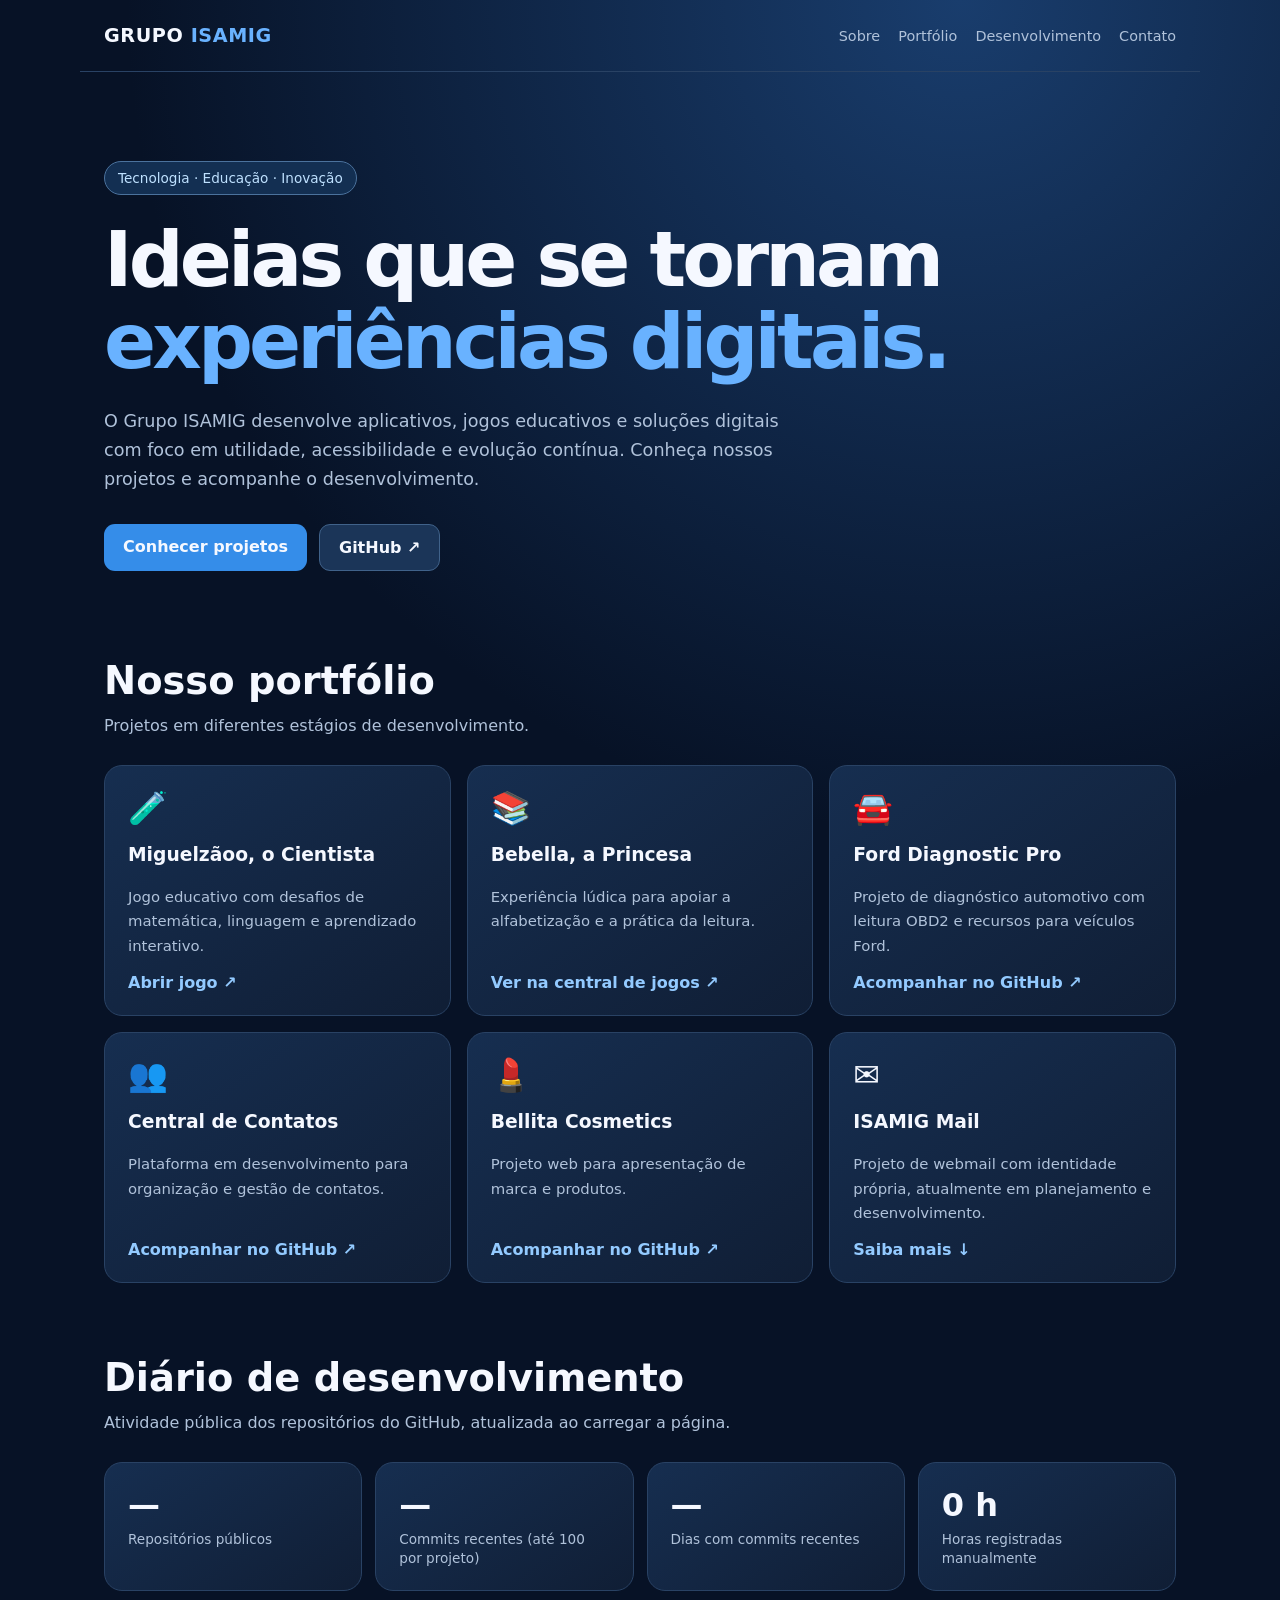
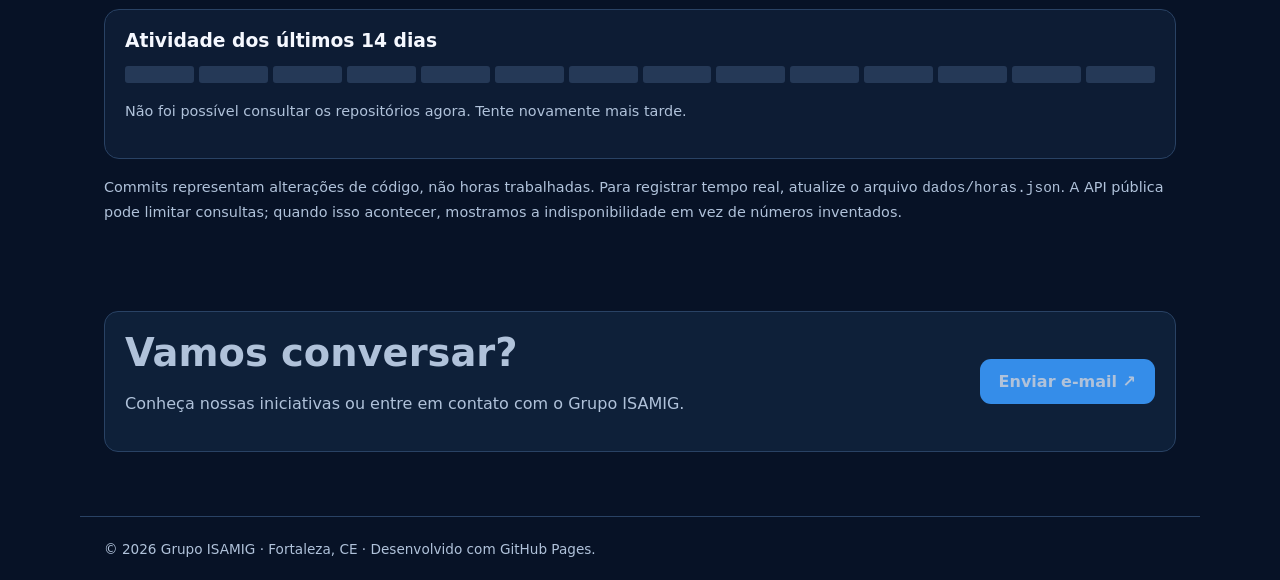
==== index.html @ ddb8d348 "Add files via upload" ====
<!doctype html><html lang="pt-BR"><head><meta charset="utf-8"><meta name="viewport" content="width=device-width,initial-scale=1"><meta name="description" content="Grupo ISAMIG: tecnologia, aplicativos, educação e soluções digitais."><title>Grupo ISAMIG | Tecnologia e projetos</title><style>
:root{color-scheme:dark;--bg:#071226;--card:#122542;--line:#294264;--txt:#f5f8ff;--muted:#b0c2da;--blue:#69b2ff}*{box-sizing:border-box}html{scroll-behavior:smooth}body{margin:0;background:radial-gradient(circle at 75% 0,#193d6d 0,transparent 35%),var(--bg);font:16px system-ui,Segoe UI,sans-serif;color:var(--txt)}a{color:inherit;text-decoration:none}header,main,footer{max-width:1120px;margin:auto;padding:24px}header{display:flex;align-items:center;justify-content:space-between;gap:15px;border-bottom:1px solid var(--line)}.brand{font-size:1.2rem;font-weight:850;letter-spacing:.03em}.brand span,.accent{color:var(--blue)}nav{display:flex;gap:18px;flex-wrap:wrap}nav a{color:var(--muted);font-size:.9rem}nav a:hover,a:hover{color:var(--blue)}.hero{padding:65px 0 55px}.eyebrow{display:inline-block;padding:8px 13px;border-radius:30px;border:1px solid #4b729d;color:#bfe1ff;background:#132f52;font-size:.85rem}h1{font-size:clamp(2.7rem,6vw,5rem);line-height:1.07;letter-spacing:-.05em;max-width:850px;margin:24px 0}p{line-height:1.65}.lead{max-width:700px;color:var(--muted);font-size:1.1rem}.actions{display:flex;gap:12px;flex-wrap:wrap;margin-top:30px}.btn{padding:13px 19px;border-radius:11px;background:#358de9;font-weight:750}.btn.alt{background:#1b3558;border:1px solid #40628a}.section{padding:32px 0 40px}.section h2{font-size:clamp(1.7rem,3vw,2.4rem);margin:0 0 10px}.sub{color:var(--muted);margin:0 0 25px}.grid{display:grid;grid-template-columns:repeat(3,minmax(0,1fr));gap:16px}.card,.stat{background:linear-gradient(145deg,#162e50,#101e35);border:1px solid var(--line);border-radius:18px;padding:23px}.card{display:flex;flex-direction:column;min-height:230px}.card .emoji{font-size:2rem}.card h3{margin:17px 0 5px}.card p{color:var(--muted);font-size:.93rem;flex:1}.card a{font-weight:750;color:#93caff}.stats{display:grid;grid-template-columns:repeat(4,minmax(0,1fr));gap:13px}.stat strong{display:block;font-size:2rem;margin-bottom:5px}.stat span{color:var(--muted);font-size:.85rem}.hint{color:var(--muted);font-size:.9rem;margin-top:17px}.activity{margin-top:18px;background:#0d1c34;border:1px solid var(--line);padding:20px;border-radius:15px}.activity h3{margin:0 0 15px}.days{display:grid;grid-template-columns:repeat(14,minmax(0,1fr));gap:5px}.day{height:17px;background:#253957;border-radius:3px}.day[data-level="1"]{background:#315b88}.day[data-level="2"]{background:#3984b7}.day[data-level="3"]{background:#63b2f6}.note{padding:18px 20px;border:1px solid var(--line);border-radius:14px;color:var(--muted);background:#0e2039}.contact{display:flex;align-items:center;justify-content:space-between;gap:18px;flex-wrap:wrap}footer{border-top:1px solid var(--line);color:var(--muted);font-size:.85rem}@media(max-width:850px){.grid{grid-template-columns:repeat(2,1fr)}.stats{grid-template-columns:repeat(2,1fr)}}@media(max-width:560px){header{align-items:flex-start;flex-direction:column}.grid{grid-template-columns:1fr}.hero{padding-top:42px}.days{gap:3px}.day{height:13px}}
</style></head><body><header><a class="brand" href="/">GRUPO <span>ISAMIG</span></a><nav aria-label="Navegação"><a href="#sobre">Sobre</a><a href="#projetos">Portfólio</a><a href="#atividade">Desenvolvimento</a><a href="#contato">Contato</a></nav></header><main><section class="hero" id="sobre"><div class="eyebrow">Tecnologia · Educação · Inovação</div><h1>Ideias que se tornam <span class="accent">experiências digitais.</span></h1><p class="lead">O Grupo ISAMIG desenvolve aplicativos, jogos educativos e soluções digitais com foco em utilidade, acessibilidade e evolução contínua. Conheça nossos projetos e acompanhe o desenvolvimento.</p><div class="actions"><a class="btn" href="#projetos">Conhecer projetos</a><a class="btn alt" href="https://github.com/washingtonOF" target="_blank" rel="noopener">GitHub ↗</a></div></section><section class="section" id="projetos"><h2>Nosso portfólio</h2><p class="sub">Projetos em diferentes estágios de desenvolvimento.</p><div class="grid"><article class="card"><div class="emoji">🧪</div><h3>Miguelzãoo, o Cientista</h3><p>Jogo educativo com desafios de matemática, linguagem e aprendizado interativo.</p><a href="https://washingtonof.github.io/mundo-kids-miguelito/" target="_blank" rel="noopener">Abrir jogo ↗</a></article><article class="card"><div class="emoji">📚</div><h3>Bebella, a Princesa</h3><p>Experiência lúdica para apoiar a alfabetização e a prática da leitura.</p><a href="https://washingtonof.github.io/jogos/" target="_blank" rel="noopener">Ver na central de jogos ↗</a></article><article class="card"><div class="emoji">🚘</div><h3>Ford Diagnostic Pro</h3><p>Projeto de diagnóstico automotivo com leitura OBD2 e recursos para veículos Ford.</p><a href="https://github.com/washingtonOF" target="_blank" rel="noopener">Acompanhar no GitHub ↗</a></article><article class="card"><div class="emoji">👥</div><h3>Central de Contatos</h3><p>Plataforma em desenvolvimento para organização e gestão de contatos.</p><a href="https://github.com/washingtonOF" target="_blank" rel="noopener">Acompanhar no GitHub ↗</a></article><article class="card"><div class="emoji">💄</div><h3>Bellita Cosmetics</h3><p>Projeto web para apresentação de marca e produtos.</p><a href="https://github.com/washingtonOF" target="_blank" rel="noopener">Acompanhar no GitHub ↗</a></article><article class="card"><div class="emoji">✉️</div><h3>ISAMIG Mail</h3><p>Projeto de webmail com identidade própria, atualmente em planejamento e desenvolvimento.</p><a href="#contato">Saiba mais ↓</a></article></div></section><section class="section" id="atividade"><h2>Diário de desenvolvimento</h2><p class="sub">Atividade pública dos repositórios do GitHub, atualizada ao carregar a página.</p><div class="stats"><div class="stat"><strong id="repoCount">—</strong><span>Repositórios públicos</span></div><div class="stat"><strong id="commitCount">—</strong><span>Commits recentes (até 100 por projeto)</span></div><div class="stat"><strong id="activeDays">—</strong><span>Dias com commits recentes</span></div><div class="stat"><strong id="hours">—</strong><span>Horas registradas manualmente</span></div></div><div class="activity"><h3>Atividade dos últimos 14 dias</h3><div class="days" id="days" aria-label="Mapa de atividade de commits"></div><p id="updated" class="hint" role="status">Consultando atividade pública do GitHub…</p></div><p class="hint">Commits representam alterações de código, não horas trabalhadas. Para registrar tempo real, atualize o arquivo <code>dados/horas.json</code>. A API pública pode limitar consultas; quando isso acontecer, mostramos a indisponibilidade em vez de números inventados.</p></section><section class="section" id="contato"><div class="note contact"><div><h2>Vamos conversar?</h2><p>Conheça nossas iniciativas ou entre em contato com o Grupo ISAMIG.</p></div><a class="btn" href="mailto:washington.souza@grupoisamig.com.br">Enviar e-mail ↗</a></div></section></main><footer>© <span id="year">2026</span> Grupo ISAMIG · Fortaleza, CE · Desenvolvido com GitHub Pages.</footer><script>
const OWNER='washingtonOF';const repos=['mundo-kids-miguelito','bebela-app','Contatos','Ford-Diagnostic-Pro','bellita-cosmetics','jogos'];const $=id=>document.getElementById(id);$('year').textContent=new Date().getFullYear();const dateKey=d=>new Intl.DateTimeFormat('en-CA',{timeZone:'America/Fortaleza',year:'numeric',month:'2-digit',day:'2-digit'}).format(d);async function getJSON(url){const res=await fetch(url,{headers:{Accept:'application/vnd.github+json'}});if(!res.ok)throw Error('HTTP '+res.status);return res.json()}
async function load(){const today=new Date();const dates=Array.from({length:14},(_,i)=>{const d=new Date(today);d.setDate(d.getDate()-(13-i));return dateKey(d)});const counts=new Map(dates.map(d=>[d,0]));let commits=0,success=0,failed=0;const outcomes=await Promise.allSettled(repos.map(async repo=>{const list=await getJSON(`https://api.github.com/repos/${OWNER}/${encodeURIComponent(repo)}/commits?per_page=100&since=${encodeURIComponent(new Date(Date.now()-45*86400000).toISOString())}`);return list}));outcomes.forEach(r=>{if(r.status!=='fulfilled'){failed++;return}success++;for(const item of r.value){commits++;const stamp=item.commit?.author?.date||item.commit?.committer?.date;if(!stamp)continue;const key=dateKey(new Date(stamp));if(counts.has(key))counts.set(key,counts.get(key)+1)}});$('repoCount').textContent=success?String(success):'—';$('commitCount').textContent=success?String(commits):'—';$('activeDays').textContent=success?String([...counts.values()].filter(x=>x>0).length):'—';$('days').replaceChildren(...dates.map(d=>{const div=document.createElement('div');div.className='day';const n=counts.get(d);div.dataset.level=n===0?'0':n===1?'1':n<4?'2':'3';div.title=`${d}: ${n} commit(s)`;return div}));$('updated').textContent=success?`Atualizado em ${new Date().toLocaleString('pt-BR')}. ${success} repositório(s) consultado(s); ${failed} indisponível(is). Contagem limitada aos commits retornados pela API.`:'Não foi possível consultar os repositórios agora. Tente novamente mais tarde.';try{const h=await getJSON('./dados/horas.json');if(Array.isArray(h.registros)){const total=h.registros.reduce((a,x)=>a+(Number(x.horas)||0),0);$('hours').textContent=total.toLocaleString('pt-BR',{maximumFractionDigits:1})+' h'}}catch(e){$('hours').textContent='Sem dados'}}load();
</script></body></html>
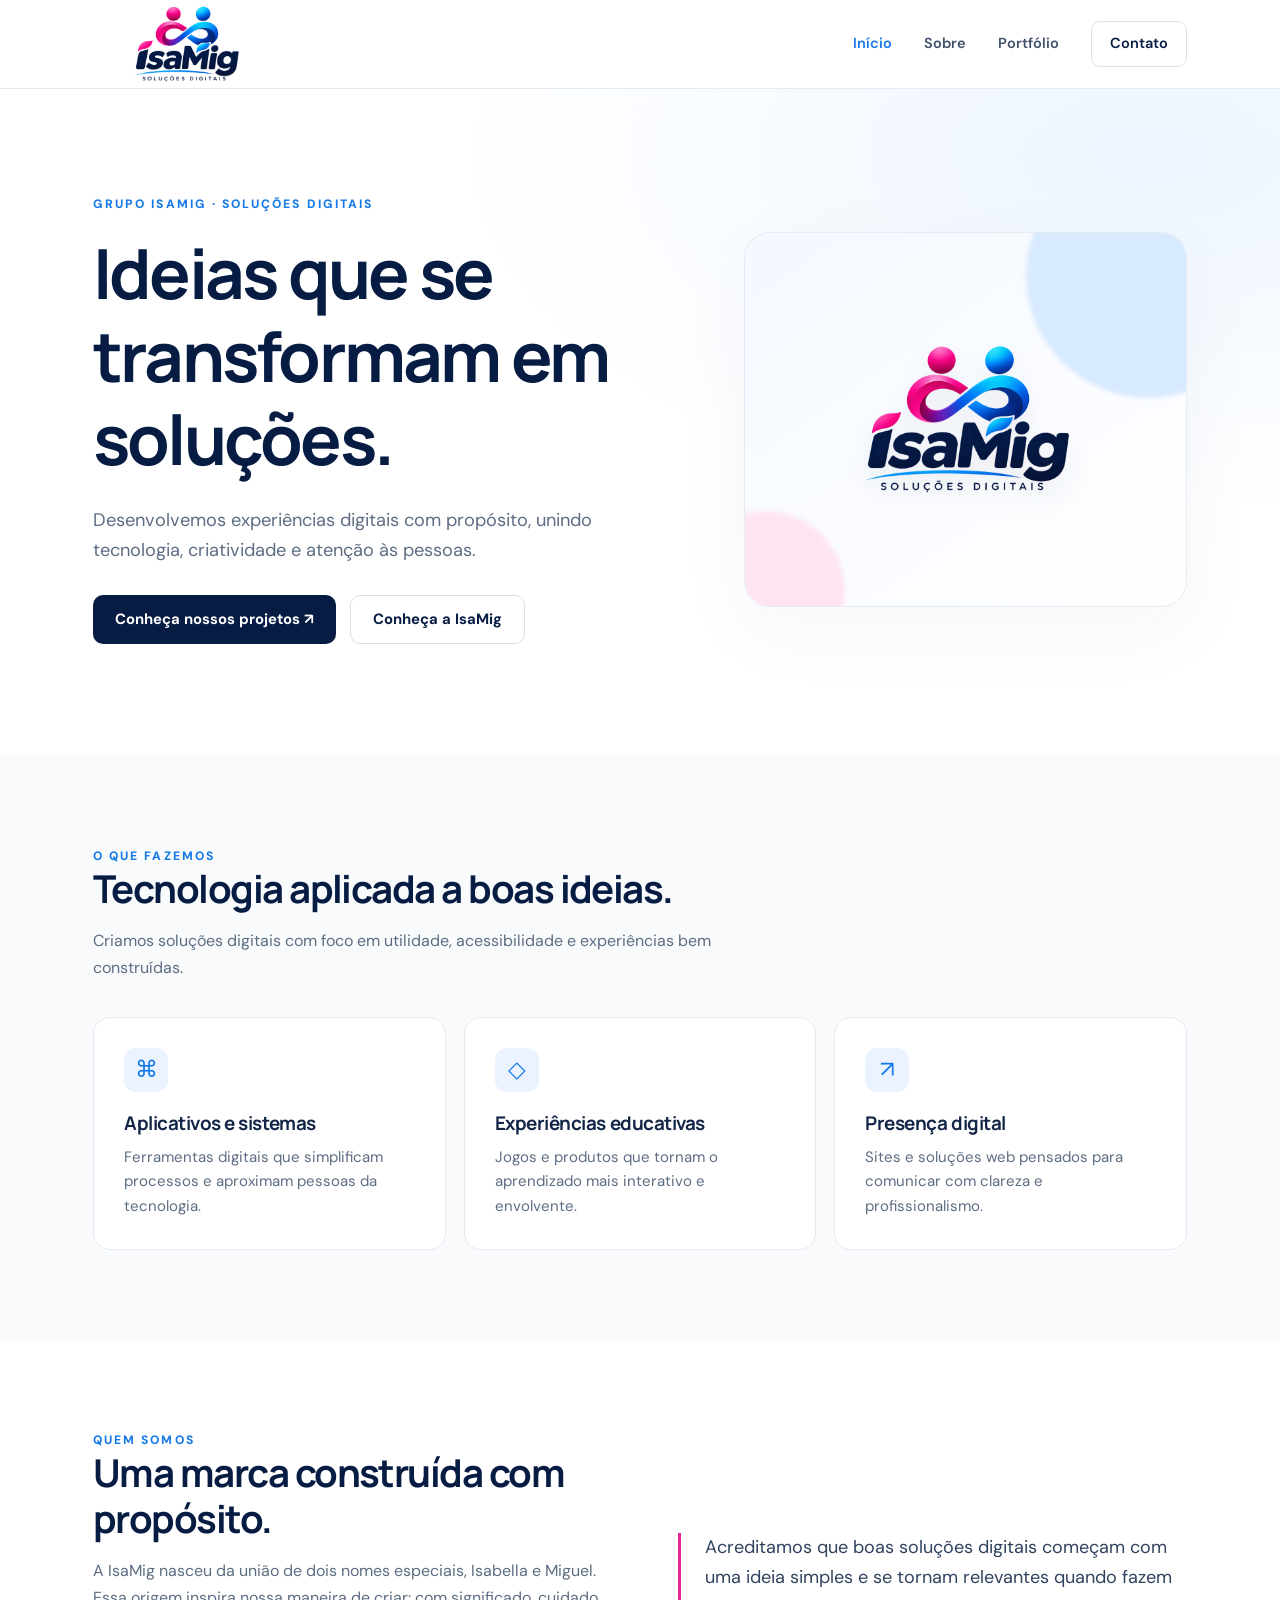
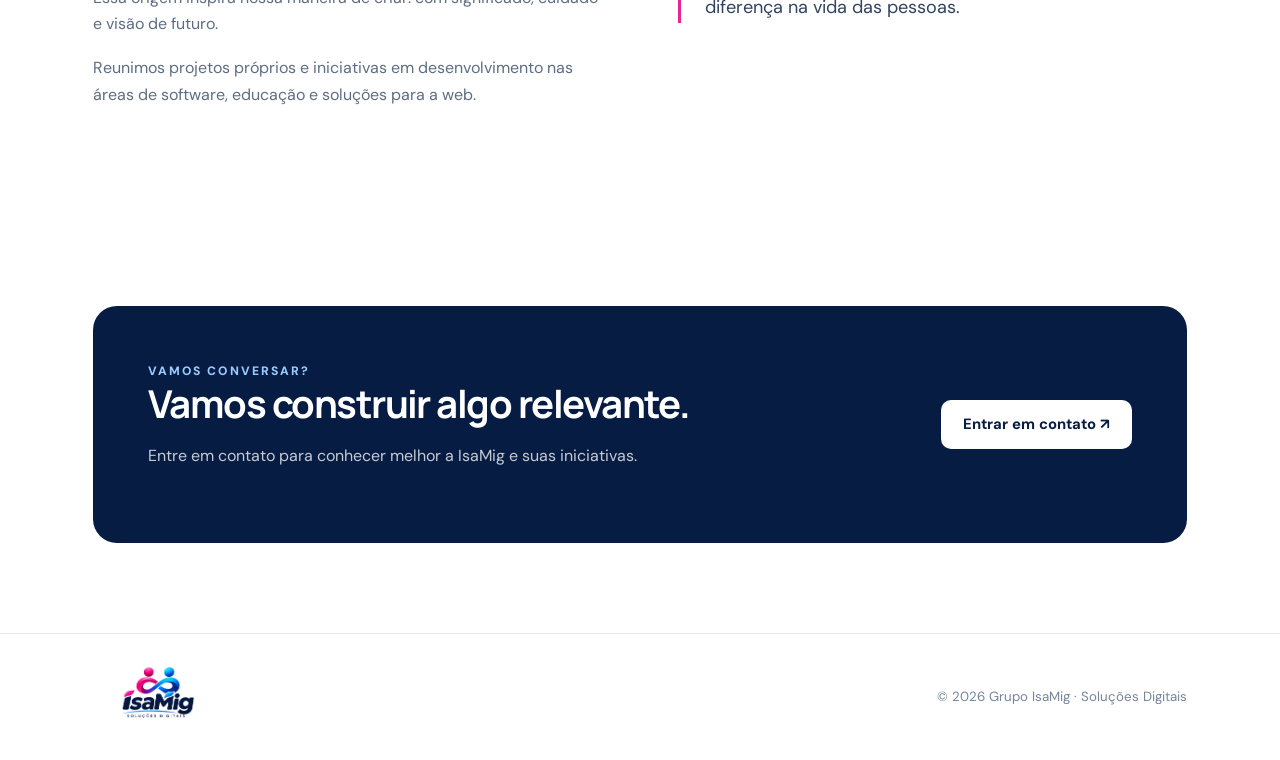
==== commit 0c71692a: "Add files via upload" ====
--- a/index.html
+++ b/index.html
@@ -1,6 +1 @@
-<!doctype html><html lang="pt-BR"><head><meta charset="utf-8"><meta name="viewport" content="width=device-width,initial-scale=1"><meta name="description" content="Grupo ISAMIG: tecnologia, aplicativos, educação e soluções digitais."><title>Grupo ISAMIG | Tecnologia e projetos</title><style>
-:root{color-scheme:dark;--bg:#071226;--card:#122542;--line:#294264;--txt:#f5f8ff;--muted:#b0c2da;--blue:#69b2ff}*{box-sizing:border-box}html{scroll-behavior:smooth}body{margin:0;background:radial-gradient(circle at 75% 0,#193d6d 0,transparent 35%),var(--bg);font:16px system-ui,Segoe UI,sans-serif;color:var(--txt)}a{color:inherit;text-decoration:none}header,main,footer{max-width:1120px;margin:auto;padding:24px}header{display:flex;align-items:center;justify-content:space-between;gap:15px;border-bottom:1px solid var(--line)}.brand{font-size:1.2rem;font-weight:850;letter-spacing:.03em}.brand span,.accent{color:var(--blue)}nav{display:flex;gap:18px;flex-wrap:wrap}nav a{color:var(--muted);font-size:.9rem}nav a:hover,a:hover{color:var(--blue)}.hero{padding:65px 0 55px}.eyebrow{display:inline-block;padding:8px 13px;border-radius:30px;border:1px solid #4b729d;color:#bfe1ff;background:#132f52;font-size:.85rem}h1{font-size:clamp(2.7rem,6vw,5rem);line-height:1.07;letter-spacing:-.05em;max-width:850px;margin:24px 0}p{line-height:1.65}.lead{max-width:700px;color:var(--muted);font-size:1.1rem}.actions{display:flex;gap:12px;flex-wrap:wrap;margin-top:30px}.btn{padding:13px 19px;border-radius:11px;background:#358de9;font-weight:750}.btn.alt{background:#1b3558;border:1px solid #40628a}.section{padding:32px 0 40px}.section h2{font-size:clamp(1.7rem,3vw,2.4rem);margin:0 0 10px}.sub{color:var(--muted);margin:0 0 25px}.grid{display:grid;grid-template-columns:repeat(3,minmax(0,1fr));gap:16px}.card,.stat{background:linear-gradient(145deg,#162e50,#101e35);border:1px solid var(--line);border-radius:18px;padding:23px}.card{display:flex;flex-direction:column;min-height:230px}.card .emoji{font-size:2rem}.card h3{margin:17px 0 5px}.card p{color:var(--muted);font-size:.93rem;flex:1}.card a{font-weight:750;color:#93caff}.stats{display:grid;grid-template-columns:repeat(4,minmax(0,1fr));gap:13px}.stat strong{display:block;font-size:2rem;margin-bottom:5px}.stat span{color:var(--muted);font-size:.85rem}.hint{color:var(--muted);font-size:.9rem;margin-top:17px}.activity{margin-top:18px;background:#0d1c34;border:1px solid var(--line);padding:20px;border-radius:15px}.activity h3{margin:0 0 15px}.days{display:grid;grid-template-columns:repeat(14,minmax(0,1fr));gap:5px}.day{height:17px;background:#253957;border-radius:3px}.day[data-level="1"]{background:#315b88}.day[data-level="2"]{background:#3984b7}.day[data-level="3"]{background:#63b2f6}.note{padding:18px 20px;border:1px solid var(--line);border-radius:14px;color:var(--muted);background:#0e2039}.contact{display:flex;align-items:center;justify-content:space-between;gap:18px;flex-wrap:wrap}footer{border-top:1px solid var(--line);color:var(--muted);font-size:.85rem}@media(max-width:850px){.grid{grid-template-columns:repeat(2,1fr)}.stats{grid-template-columns:repeat(2,1fr)}}@media(max-width:560px){header{align-items:flex-start;flex-direction:column}.grid{grid-template-columns:1fr}.hero{padding-top:42px}.days{gap:3px}.day{height:13px}}
-</style></head><body><header><a class="brand" href="/">GRUPO <span>ISAMIG</span></a><nav aria-label="Navegação"><a href="#sobre">Sobre</a><a href="#projetos">Portfólio</a><a href="#atividade">Desenvolvimento</a><a href="#contato">Contato</a></nav></header><main><section class="hero" id="sobre"><div class="eyebrow">Tecnologia · Educação · Inovação</div><h1>Ideias que se tornam <span class="accent">experiências digitais.</span></h1><p class="lead">O Grupo ISAMIG desenvolve aplicativos, jogos educativos e soluções digitais com foco em utilidade, acessibilidade e evolução contínua. Conheça nossos projetos e acompanhe o desenvolvimento.</p><div class="actions"><a class="btn" href="#projetos">Conhecer projetos</a><a class="btn alt" href="https://github.com/washingtonOF" target="_blank" rel="noopener">GitHub ↗</a></div></section><section class="section" id="projetos"><h2>Nosso portfólio</h2><p class="sub">Projetos em diferentes estágios de desenvolvimento.</p><div class="grid"><article class="card"><div class="emoji">🧪</div><h3>Miguelzãoo, o Cientista</h3><p>Jogo educativo com desafios de matemática, linguagem e aprendizado interativo.</p><a href="https://washingtonof.github.io/mundo-kids-miguelito/" target="_blank" rel="noopener">Abrir jogo ↗</a></article><article class="card"><div class="emoji">📚</div><h3>Bebella, a Princesa</h3><p>Experiência lúdica para apoiar a alfabetização e a prática da leitura.</p><a href="https://washingtonof.github.io/jogos/" target="_blank" rel="noopener">Ver na central de jogos ↗</a></article><article class="card"><div class="emoji">🚘</div><h3>Ford Diagnostic Pro</h3><p>Projeto de diagnóstico automotivo com leitura OBD2 e recursos para veículos Ford.</p><a href="https://github.com/washingtonOF" target="_blank" rel="noopener">Acompanhar no GitHub ↗</a></article><article class="card"><div class="emoji">👥</div><h3>Central de Contatos</h3><p>Plataforma em desenvolvimento para organização e gestão de contatos.</p><a href="https://github.com/washingtonOF" target="_blank" rel="noopener">Acompanhar no GitHub ↗</a></article><article class="card"><div class="emoji">💄</div><h3>Bellita Cosmetics</h3><p>Projeto web para apresentação de marca e produtos.</p><a href="https://github.com/washingtonOF" target="_blank" rel="noopener">Acompanhar no GitHub ↗</a></article><article class="card"><div class="emoji">✉️</div><h3>ISAMIG Mail</h3><p>Projeto de webmail com identidade própria, atualmente em planejamento e desenvolvimento.</p><a href="#contato">Saiba mais ↓</a></article></div></section><section class="section" id="atividade"><h2>Diário de desenvolvimento</h2><p class="sub">Atividade pública dos repositórios do GitHub, atualizada ao carregar a página.</p><div class="stats"><div class="stat"><strong id="repoCount">—</strong><span>Repositórios públicos</span></div><div class="stat"><strong id="commitCount">—</strong><span>Commits recentes (até 100 por projeto)</span></div><div class="stat"><strong id="activeDays">—</strong><span>Dias com commits recentes</span></div><div class="stat"><strong id="hours">—</strong><span>Horas registradas manualmente</span></div></div><div class="activity"><h3>Atividade dos últimos 14 dias</h3><div class="days" id="days" aria-label="Mapa de atividade de commits"></div><p id="updated" class="hint" role="status">Consultando atividade pública do GitHub…</p></div><p class="hint">Commits representam alterações de código, não horas trabalhadas. Para registrar tempo real, atualize o arquivo <code>dados/horas.json</code>. A API pública pode limitar consultas; quando isso acontecer, mostramos a indisponibilidade em vez de números inventados.</p></section><section class="section" id="contato"><div class="note contact"><div><h2>Vamos conversar?</h2><p>Conheça nossas iniciativas ou entre em contato com o Grupo ISAMIG.</p></div><a class="btn" href="mailto:washington.souza@grupoisamig.com.br">Enviar e-mail ↗</a></div></section></main><footer>© <span id="year">2026</span> Grupo ISAMIG · Fortaleza, CE · Desenvolvido com GitHub Pages.</footer><script>
-const OWNER='washingtonOF';const repos=['mundo-kids-miguelito','bebela-app','Contatos','Ford-Diagnostic-Pro','bellita-cosmetics','jogos'];const $=id=>document.getElementById(id);$('year').textContent=new Date().getFullYear();const dateKey=d=>new Intl.DateTimeFormat('en-CA',{timeZone:'America/Fortaleza',year:'numeric',month:'2-digit',day:'2-digit'}).format(d);async function getJSON(url){const res=await fetch(url,{headers:{Accept:'application/vnd.github+json'}});if(!res.ok)throw Error('HTTP '+res.status);return res.json()}
-async function load(){const today=new Date();const dates=Array.from({length:14},(_,i)=>{const d=new Date(today);d.setDate(d.getDate()-(13-i));return dateKey(d)});const counts=new Map(dates.map(d=>[d,0]));let commits=0,success=0,failed=0;const outcomes=await Promise.allSettled(repos.map(async repo=>{const list=await getJSON(`https://api.github.com/repos/${OWNER}/${encodeURIComponent(repo)}/commits?per_page=100&since=${encodeURIComponent(new Date(Date.now()-45*86400000).toISOString())}`);return list}));outcomes.forEach(r=>{if(r.status!=='fulfilled'){failed++;return}success++;for(const item of r.value){commits++;const stamp=item.commit?.author?.date||item.commit?.committer?.date;if(!stamp)continue;const key=dateKey(new Date(stamp));if(counts.has(key))counts.set(key,counts.get(key)+1)}});$('repoCount').textContent=success?String(success):'—';$('commitCount').textContent=success?String(commits):'—';$('activeDays').textContent=success?String([...counts.values()].filter(x=>x>0).length):'—';$('days').replaceChildren(...dates.map(d=>{const div=document.createElement('div');div.className='day';const n=counts.get(d);div.dataset.level=n===0?'0':n===1?'1':n<4?'2':'3';div.title=`${d}: ${n} commit(s)`;return div}));$('updated').textContent=success?`Atualizado em ${new Date().toLocaleString('pt-BR')}. ${success} repositório(s) consultado(s); ${failed} indisponível(is). Contagem limitada aos commits retornados pela API.`:'Não foi possível consultar os repositórios agora. Tente novamente mais tarde.';try{const h=await getJSON('./dados/horas.json');if(Array.isArray(h.registros)){const total=h.registros.reduce((a,x)=>a+(Number(x.horas)||0),0);$('hours').textContent=total.toLocaleString('pt-BR',{maximumFractionDigits:1})+' h'}}catch(e){$('hours').textContent='Sem dados'}}load();
-</script></body></html>
+<!doctype html><html lang="pt-BR"><head><meta charset="utf-8"><meta name="viewport" content="width=device-width,initial-scale=1"><meta name="theme-color" content="#071c43"><meta name="description" content="Grupo IsaMig — soluções digitais, aplicativos, sistemas e experiências educativas."><title>Início | IsaMig Soluções Digitais</title><link rel="icon" type="image/png" sizes="32x32" href="assets/favicon-32.png"><link rel="icon" type="image/x-icon" href="assets/favicon.ico"><link rel="apple-touch-icon" href="assets/favicon-180.png"><link rel="stylesheet" href="assets/style.css"></head><body><header class="header"><div class="wrap header-inner"><a class="brand" href="/" aria-label="IsaMig, página inicial"><img src="assets/isamig-logo.png" alt="IsaMig Soluções Digitais"></a><button class="mobile-menu" aria-label="Abrir menu" aria-expanded="false" onclick="const n=document.querySelector('.nav');n.classList.toggle('open');this.setAttribute('aria-expanded',n.classList.contains('open'))">☰</button><nav class="nav" aria-label="Navegação principal"><a href="/" aria-current="page">Início</a><a href="/#sobre">Sobre</a><a href="/portfolio/" >Portfólio</a><a class="nav-cta" href="mailto:washington.souza@grupoisamig.com.br">Contato</a></nav></div></header><main><section class="hero"><div class="wrap hero-grid"><div><div class="eyebrow">Grupo IsaMig · Soluções Digitais</div><h1>Ideias que se transformam em soluções.</h1><p>Desenvolvemos experiências digitais com propósito, unindo tecnologia, criatividade e atenção às pessoas.</p><div class="actions"><a class="btn primary" href="/portfolio/">Conheça nossos projetos ↗</a><a class="btn secondary" href="#sobre">Conheça a IsaMig</a></div></div><div class="visual"><img src="assets/isamig-logo.png" alt="Marca IsaMig: conexão representada por duas figuras em rosa e azul"></div></div></section><section class="section soft" id="atuacao"><div class="wrap"><div class="section-intro"><div class="eyebrow">O que fazemos</div><h2>Tecnologia aplicada a boas ideias.</h2><p>Criamos soluções digitais com foco em utilidade, acessibilidade e experiências bem construídas.</p></div><div class="cards"><article class="card"><div class="card-icon">⌘</div><h3>Aplicativos e sistemas</h3><p>Ferramentas digitais que simplificam processos e aproximam pessoas da tecnologia.</p></article><article class="card"><div class="card-icon">◇</div><h3>Experiências educativas</h3><p>Jogos e produtos que tornam o aprendizado mais interativo e envolvente.</p></article><article class="card"><div class="card-icon">↗</div><h3>Presença digital</h3><p>Sites e soluções web pensados para comunicar com clareza e profissionalismo.</p></article></div></div></section><section class="section" id="sobre"><div class="wrap split"><div><div class="eyebrow">Quem somos</div><h2>Uma marca construída com propósito.</h2><p>A IsaMig nasceu da união de dois nomes especiais, Isabella e Miguel. Essa origem inspira nossa maneira de criar: com significado, cuidado e visão de futuro.</p><p>Reunimos projetos próprios e iniciativas em desenvolvimento nas áreas de software, educação e soluções para a web.</p></div><div class="statement">Acreditamos que boas soluções digitais começam com uma ideia simples e se tornam relevantes quando fazem diferença na vida das pessoas.</div></div></section><section class="section" id="contato"><div class="wrap"><div class="contact"><div><div class="eyebrow" style="color:#9acbff">Vamos conversar?</div><h2>Vamos construir algo relevante.</h2><p>Entre em contato para conhecer melhor a IsaMig e suas iniciativas.</p></div><a class="btn" href="mailto:washington.souza@grupoisamig.com.br">Entrar em contato ↗</a></div></div></section></main><footer class="footer"><div class="wrap footer-inner"><a href="/"><img src="assets/isamig-logo.png" alt="IsaMig"></a><small>© <span id="year"></span> Grupo IsaMig · Soluções Digitais</small></div></footer><script>document.getElementById('year').textContent=new Date().getFullYear()</script></body></html>
--- a/assets/style.css
+++ b/assets/style.css
@@ -0,0 +1,2 @@
+@import url('https://fonts.googleapis.com/css2?family=DM+Sans:wght@400;500;600;700&family=Manrope:wght@400;500;600;700;800&display=swap');
+:root{--navy:#071c43;--ink:#142647;--muted:#5d6d83;--line:#e5eaf2;--blue:#1679e8;--pink:#e72595;--bg:#f8fafc}*{box-sizing:border-box}html{scroll-behavior:smooth}body{margin:0;background:#fff;color:var(--ink);font:16px/1.65 'DM Sans',sans-serif}a{color:inherit;text-decoration:none}button{font:inherit}h1,h2,h3{font-family:Manrope,sans-serif;line-height:1.2;letter-spacing:-.04em}h1{font-size:clamp(2.5rem,5.4vw,4.6rem);margin:18px 0 24px;color:var(--navy)}h2{font-size:clamp(1.9rem,3vw,2.8rem);margin:0 0 16px;color:var(--navy)}h3{font-size:1.18rem;letter-spacing:-.025em}p{margin:0 0 18px;color:var(--muted)}.wrap{max-width:1150px;padding:0 28px;margin:auto}.header{position:sticky;top:0;z-index:20;background:#ffffffee;backdrop-filter:blur(18px);border-bottom:1px solid var(--line)}.header-inner{height:88px;display:flex;align-items:center;justify-content:space-between;gap:30px}.brand img{width:185px;height:auto;display:block}.nav{display:flex;align-items:center;gap:32px}.nav a{font-weight:600;font-size:.91rem;color:#40516b}.nav a:hover,.nav a[aria-current=page]{color:var(--blue)}.nav .nav-cta{border:1px solid #d7e2f0;border-radius:9px;padding:10px 18px;color:var(--navy)}.eyebrow{font-size:.76rem;letter-spacing:.17em;text-transform:uppercase;font-weight:800;color:var(--blue)}.hero{padding:105px 0 112px;background:radial-gradient(ellipse at 90% 10%,#edf5ff 0,transparent 42%),#fff}.hero-grid{display:grid;grid-template-columns:1.13fr .87fr;gap:75px;align-items:center}.hero p{font-size:1.14rem;max-width:560px}.actions{display:flex;gap:14px;flex-wrap:wrap;margin-top:30px}.btn{display:inline-flex;justify-content:center;align-items:center;min-height:49px;padding:11px 22px;border-radius:10px;font-weight:700;font-size:.93rem;transition:transform .2s,box-shadow .2s}.btn:hover{transform:translateY(-2px)}.primary{background:var(--navy);color:#fff}.secondary{border:1px solid #d5deea;color:var(--navy);background:#fff}.visual{position:relative;min-height:375px;border:1px solid #e4ebf5;background:linear-gradient(145deg,#f4f8ff,#fff);border-radius:26px;display:flex;align-items:center;justify-content:center;overflow:hidden;box-shadow:0 24px 80px #0b28570b}.visual:before,.visual:after{content:'';position:absolute;border-radius:50%;filter:blur(2px)}.visual:before{width:245px;height:245px;right:-85px;top:-80px;background:#d8eaff}.visual:after{width:160px;height:160px;left:-60px;bottom:-65px;background:#ffe4f4}.visual img{position:relative;z-index:1;width:min(82%,390px);filter:drop-shadow(0 15px 12px #081e3710)}.section{padding:90px 0}.soft{background:var(--bg)}.section-intro{max-width:700px;margin-bottom:36px}.cards{display:grid;grid-template-columns:repeat(3,1fr);gap:18px}.card{background:#fff;border:1px solid var(--line);padding:30px;border-radius:17px}.card-icon{display:inline-flex;width:44px;height:44px;border-radius:12px;align-items:center;justify-content:center;background:#eaf3ff;color:var(--blue);font-size:23px}.card h3{margin:20px 0 10px}.card p{font-size:.94rem;margin:0}.split{display:grid;grid-template-columns:1fr 1fr;gap:75px;align-items:center}.statement{border-left:3px solid var(--pink);padding-left:24px;font-size:1.13rem;color:#31435f}.contact{background:var(--navy);color:#fff;border-radius:24px;padding:55px;display:flex;align-items:center;justify-content:space-between;gap:25px}.contact h2,.contact p{color:#fff}.contact p{opacity:.77}.contact .btn{background:#fff;color:var(--navy);white-space:nowrap}.footer{border-top:1px solid var(--line);padding:32px 0}.footer-inner{display:flex;align-items:center;justify-content:space-between;gap:20px}.footer img{width:128px}.footer small{color:#76859a}.page-hero{padding:82px 0 60px;background:#f8faff;border-bottom:1px solid var(--line)}.page-hero p{max-width:660px;font-size:1.07rem}.projects{display:grid;grid-template-columns:repeat(2,1fr);gap:20px}.project{padding:32px;border:1px solid var(--line);border-radius:18px;background:#fff;display:flex;flex-direction:column;min-height:245px}.project .type{font-size:.75rem;font-weight:800;letter-spacing:.1em;color:var(--blue);text-transform:uppercase}.project h3{font-size:1.4rem;margin:14px 0 12px}.project a{font-weight:700;color:var(--blue);margin-top:auto;align-self:start}.project p{font-size:.95rem}.activity{border:1px solid var(--line);border-radius:20px;background:#fff;padding:32px}.metrics{display:grid;grid-template-columns:repeat(3,1fr);gap:15px;margin:24px 0}.metric{background:#f6f9fe;border-radius:13px;padding:23px}.metric strong{display:block;font:800 2rem Manrope;color:var(--navy)}.metric span{font-size:.86rem;color:var(--muted)}.small{font-size:.83rem;color:var(--muted)}.mobile-menu{display:none}@media(max-width:780px){.header-inner{height:76px}.brand img{width:145px}.mobile-menu{display:block;border:0;background:none;font-size:26px;color:var(--navy);cursor:pointer}.nav{display:none;position:absolute;top:76px;left:0;right:0;background:white;padding:22px 28px;border-bottom:1px solid var(--line);flex-direction:column;align-items:flex-start;gap:20px}.nav.open{display:flex}.hero{padding:65px 0 75px}.hero-grid,.split{grid-template-columns:1fr;gap:35px}.visual{min-height:270px}.section{padding:65px 0}.cards,.projects{grid-template-columns:1fr}.contact{padding:34px;display:block}.contact .btn{margin-top:12px}.footer-inner{flex-direction:column;align-items:flex-start}.metrics{grid-template-columns:1fr 1fr}.wrap{padding:0 20px}}
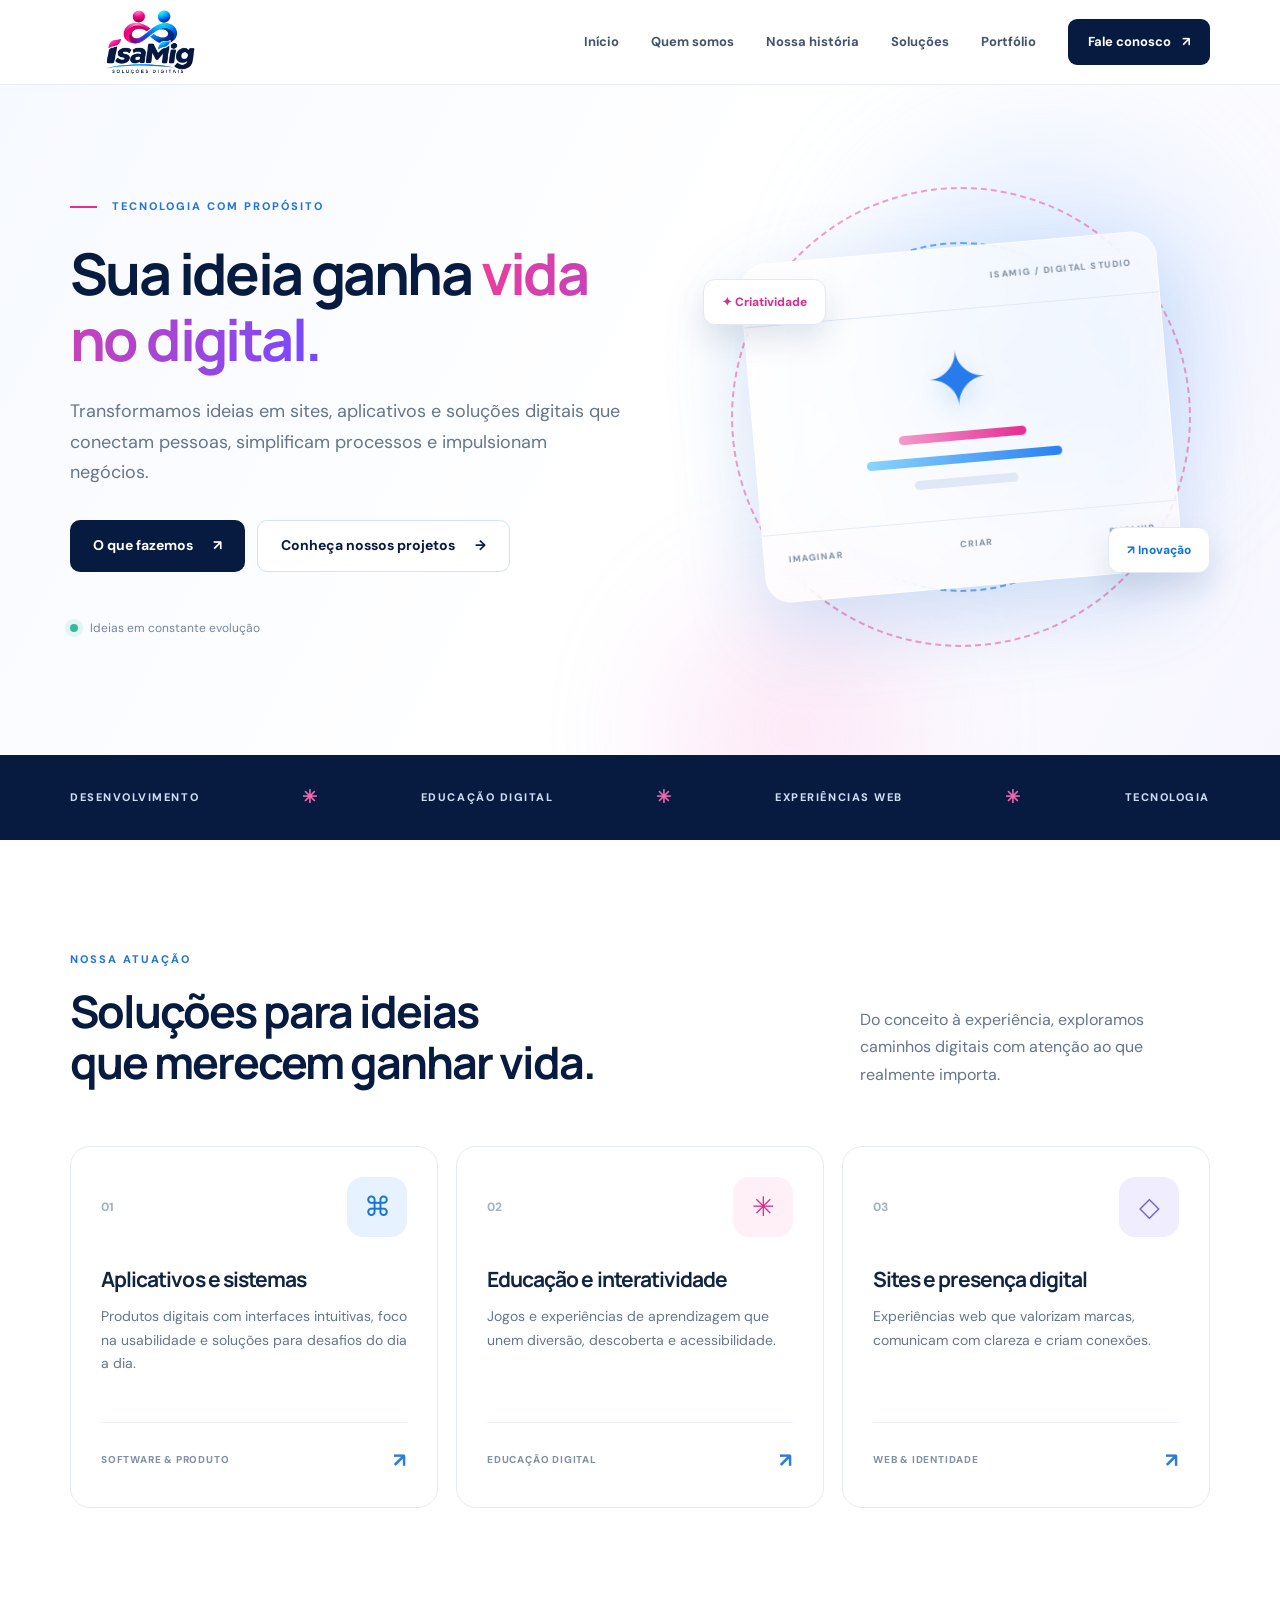
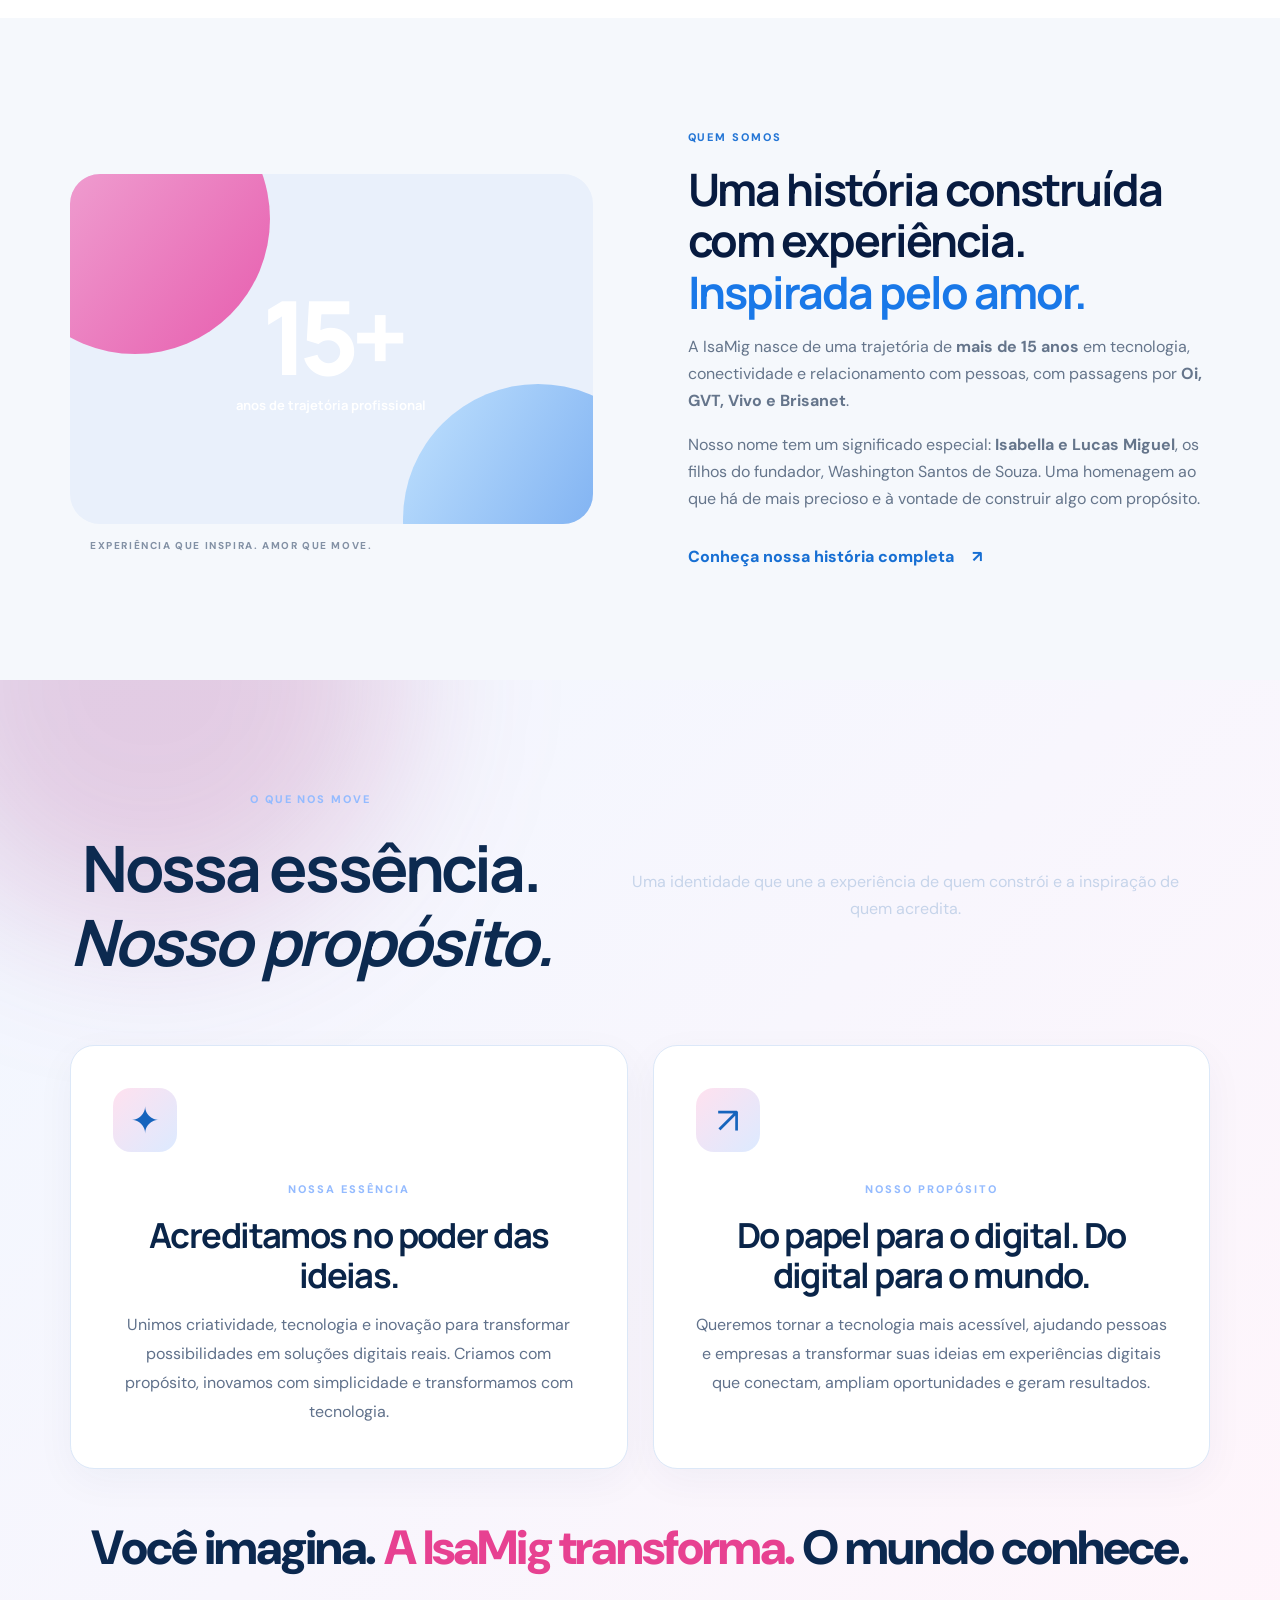
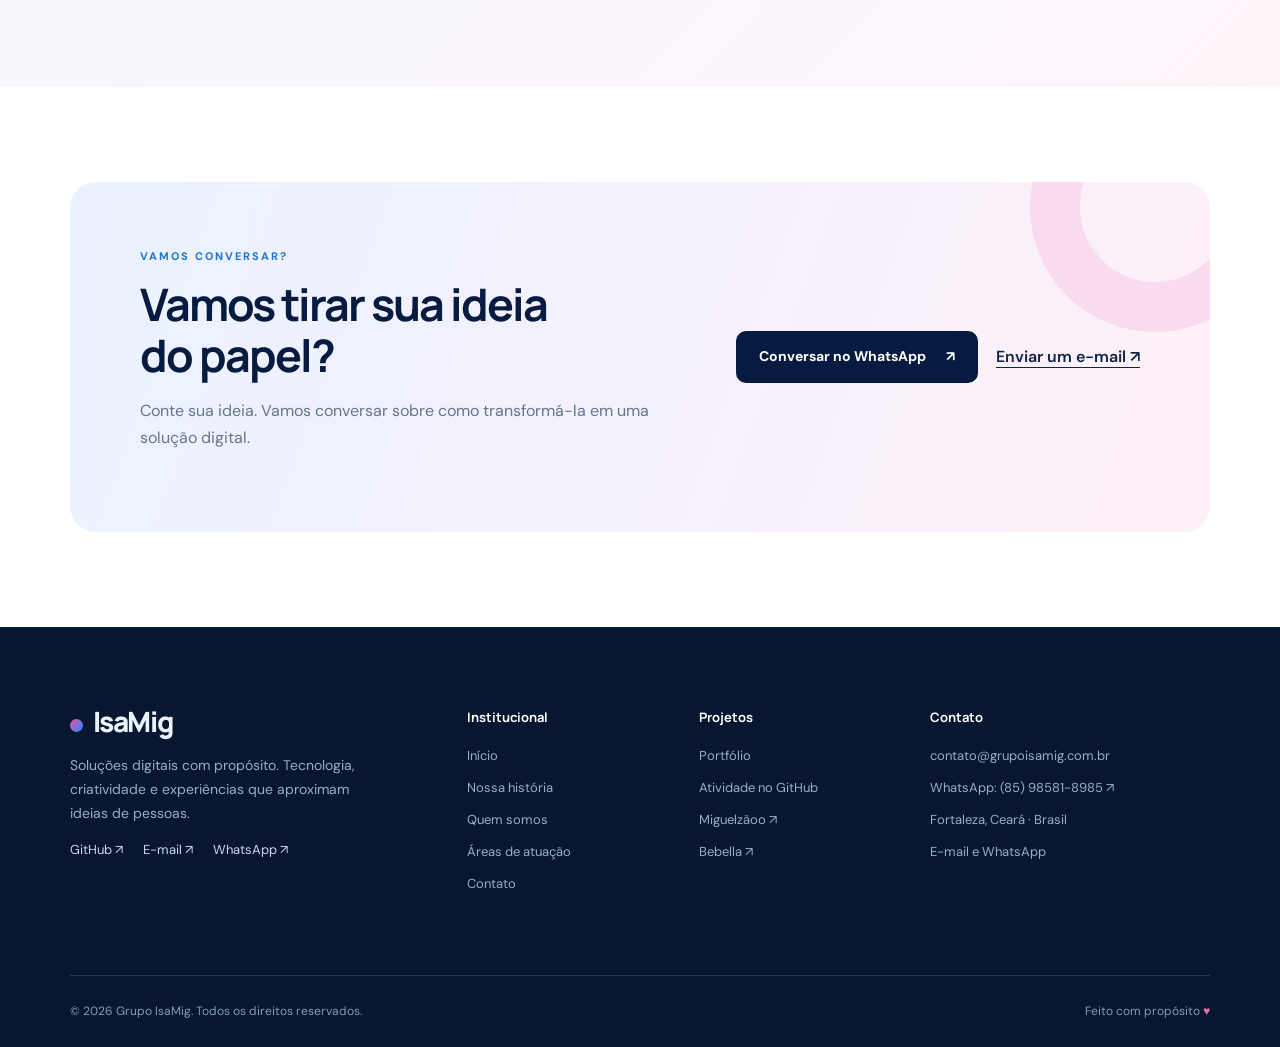
==== commit e49dd2c6: "Add files via upload" ====
--- a/index.html
+++ b/index.html
@@ -1 +1,2 @@
-<!doctype html><html lang="pt-BR"><head><meta charset="utf-8"><meta name="viewport" content="width=device-width,initial-scale=1"><meta name="theme-color" content="#071c43"><meta name="description" content="Grupo IsaMig — soluções digitais, aplicativos, sistemas e experiências educativas."><title>Início | IsaMig Soluções Digitais</title><link rel="icon" type="image/png" sizes="32x32" href="assets/favicon-32.png"><link rel="icon" type="image/x-icon" href="assets/favicon.ico"><link rel="apple-touch-icon" href="assets/favicon-180.png"><link rel="stylesheet" href="assets/style.css"></head><body><header class="header"><div class="wrap header-inner"><a class="brand" href="/" aria-label="IsaMig, página inicial"><img src="assets/isamig-logo.png" alt="IsaMig Soluções Digitais"></a><button class="mobile-menu" aria-label="Abrir menu" aria-expanded="false" onclick="const n=document.querySelector('.nav');n.classList.toggle('open');this.setAttribute('aria-expanded',n.classList.contains('open'))">☰</button><nav class="nav" aria-label="Navegação principal"><a href="/" aria-current="page">Início</a><a href="/#sobre">Sobre</a><a href="/portfolio/" >Portfólio</a><a class="nav-cta" href="mailto:washington.souza@grupoisamig.com.br">Contato</a></nav></div></header><main><section class="hero"><div class="wrap hero-grid"><div><div class="eyebrow">Grupo IsaMig · Soluções Digitais</div><h1>Ideias que se transformam em soluções.</h1><p>Desenvolvemos experiências digitais com propósito, unindo tecnologia, criatividade e atenção às pessoas.</p><div class="actions"><a class="btn primary" href="/portfolio/">Conheça nossos projetos ↗</a><a class="btn secondary" href="#sobre">Conheça a IsaMig</a></div></div><div class="visual"><img src="assets/isamig-logo.png" alt="Marca IsaMig: conexão representada por duas figuras em rosa e azul"></div></div></section><section class="section soft" id="atuacao"><div class="wrap"><div class="section-intro"><div class="eyebrow">O que fazemos</div><h2>Tecnologia aplicada a boas ideias.</h2><p>Criamos soluções digitais com foco em utilidade, acessibilidade e experiências bem construídas.</p></div><div class="cards"><article class="card"><div class="card-icon">⌘</div><h3>Aplicativos e sistemas</h3><p>Ferramentas digitais que simplificam processos e aproximam pessoas da tecnologia.</p></article><article class="card"><div class="card-icon">◇</div><h3>Experiências educativas</h3><p>Jogos e produtos que tornam o aprendizado mais interativo e envolvente.</p></article><article class="card"><div class="card-icon">↗</div><h3>Presença digital</h3><p>Sites e soluções web pensados para comunicar com clareza e profissionalismo.</p></article></div></div></section><section class="section" id="sobre"><div class="wrap split"><div><div class="eyebrow">Quem somos</div><h2>Uma marca construída com propósito.</h2><p>A IsaMig nasceu da união de dois nomes especiais, Isabella e Miguel. Essa origem inspira nossa maneira de criar: com significado, cuidado e visão de futuro.</p><p>Reunimos projetos próprios e iniciativas em desenvolvimento nas áreas de software, educação e soluções para a web.</p></div><div class="statement">Acreditamos que boas soluções digitais começam com uma ideia simples e se tornam relevantes quando fazem diferença na vida das pessoas.</div></div></section><section class="section" id="contato"><div class="wrap"><div class="contact"><div><div class="eyebrow" style="color:#9acbff">Vamos conversar?</div><h2>Vamos construir algo relevante.</h2><p>Entre em contato para conhecer melhor a IsaMig e suas iniciativas.</p></div><a class="btn" href="mailto:washington.souza@grupoisamig.com.br">Entrar em contato ↗</a></div></div></section></main><footer class="footer"><div class="wrap footer-inner"><a href="/"><img src="assets/isamig-logo.png" alt="IsaMig"></a><small>© <span id="year"></span> Grupo IsaMig · Soluções Digitais</small></div></footer><script>document.getElementById('year').textContent=new Date().getFullYear()</script></body></html>+<!DOCTYPE html>
+<html lang="pt-BR"><head><meta charset="utf-8"/><meta content="width=device-width,initial-scale=1" name="viewport"/><meta content="#071c43" name="theme-color"/><meta content="IsaMig Soluções Digitais — aplicativos, sistemas, educação e presença digital." name="description"/><title>Início | IsaMig Soluções Digitais</title><link href="assets/favicon-32.png" rel="icon" type="image/png"/><link href="assets/favicon-180.png" rel="apple-touch-icon"/><link href="assets/style.css" rel="stylesheet"/></head><body><header class="header"><div class="wrap header-inner"><a aria-label="IsaMig — Início" class="brand" href="/"><img alt="IsaMig Soluções Digitais" src="assets/isamig-logo.png"/></a><button aria-expanded="false" aria-label="Abrir menu" class="mobile-menu">☰</button><nav aria-label="Menu principal" class="nav"><a href="/">Início</a><a href="/#sobre">Quem somos</a><a href="/historia/">Nossa história</a><a href="/#solucoes">Soluções</a><a href="/portfolio/">Portfólio</a><a class="nav-cta" href="/#contato">Fale conosco <span>↗</span></a></nav></div></header><main><section class="hero"><div class="hero-glow glow-one"></div><div class="hero-glow glow-two"></div><div class="wrap hero-grid"><div class="hero-copy reveal"><div class="eyebrow"><span class="eyebrow-line"></span> TECNOLOGIA COM PROPÓSITO</div><h1>Sua ideia ganha <em>vida no digital.</em></h1><p>Transformamos ideias em sites, aplicativos e soluções digitais que conectam pessoas, simplificam processos e impulsionam negócios.</p><div class="actions"><a class="btn primary" href="#solucoes">O que fazemos <span>↗</span></a><a class="btn ghost" href="/portfolio/">Conheça nossos projetos <span>→</span></a></div><div class="hero-foot"><span class="pulse"></span> Ideias em constante evolução</div></div><div aria-hidden="true" class="hero-art reveal"><div class="orbit orbit-one"></div><div class="orbit orbit-two"></div><div class="glass-panel"><div class="panel-top"><span class="panel-dots"><i></i><i></i><i></i></span><span>ISAMIG / DIGITAL STUDIO</span></div><div class="art-center"><span class="art-symbol">✦</span><span class="art-line pink"></span><span class="art-line blue"></span><span class="art-line short"></span></div><div class="panel-bottom"><span>IMAGINAR</span><span>CRIAR</span><span>EVOLUIR</span></div></div><div class="floating-tag tag-a">✦ Criatividade</div><div class="floating-tag tag-b">↗ Inovação</div></div></div></section><section aria-label="Nossas especialidades" class="ribbon"><div class="wrap ribbon-inner"><span>DESENVOLVIMENTO</span><b>✳</b><span>EDUCAÇÃO DIGITAL</span><b>✳</b><span>EXPERIÊNCIAS WEB</span><b>✳</b><span>TECNOLOGIA</span></div></section><section class="section solutions" id="solucoes"><div class="wrap"><div class="section-head reveal"><div><div class="eyebrow">NOSSA ATUAÇÃO</div><h2>Soluções para ideias<br/>que merecem ganhar vida.</h2></div><p>Do conceito à experiência, exploramos caminhos digitais com atenção ao que realmente importa.</p></div><div class="service-grid"><article class="service reveal"><div class="service-top"><span class="service-num">01</span><span class="service-icon icon-blue">⌘</span></div><h3>Aplicativos e sistemas</h3><p>Produtos digitais com interfaces intuitivas, foco na usabilidade e soluções para desafios do dia a dia.</p><span class="service-bottom">SOFTWARE &amp; PRODUTO <span>↗</span></span></article><article class="service reveal"><div class="service-top"><span class="service-num">02</span><span class="service-icon icon-pink">✳</span></div><h3>Educação e interatividade</h3><p>Jogos e experiências de aprendizagem que unem diversão, descoberta e acessibilidade.</p><span class="service-bottom">EDUCAÇÃO DIGITAL <span>↗</span></span></article><article class="service reveal"><div class="service-top"><span class="service-num">03</span><span class="service-icon icon-purple">◇</span></div><h3>Sites e presença digital</h3><p>Experiências web que valorizam marcas, comunicam com clareza e criam conexões.</p><span class="service-bottom">WEB &amp; IDENTIDADE <span>↗</span></span></article></div></div></section><section class="section about" id="sobre"><div class="wrap about-grid"><div class="about-visual reveal"><div class="about-graphic"><div class="about-circle circle-pink"></div><div class="about-circle circle-blue"></div><div class="about-center"><span class="history-number" data-count="15">15+</span><small>anos de trajetória profissional</small></div></div><span class="about-caption">EXPERIÊNCIA QUE INSPIRA. AMOR QUE MOVE.</span></div><div class="about-copy reveal"><div class="eyebrow">QUEM SOMOS</div><h2>Uma história construída com experiência.<br/><em>Inspirada pelo amor.</em></h2><p>A IsaMig nasce de uma trajetória de <strong>mais de 15 anos</strong> em tecnologia, conectividade e relacionamento com pessoas, com passagens por <strong>Oi, GVT, Vivo e Brisanet</strong>.</p><p>Nosso nome tem um significado especial: <strong>Isabella e Lucas Miguel</strong>, os filhos do fundador, Washington Santos de Souza. Uma homenagem ao que há de mais precioso e à vontade de construir algo com propósito.</p><a class="text-link" href="/historia/">Conheça nossa história completa <span>↗</span></a></div></div></section><section class="section manifesto" id="essencia"><div class="wrap"><div class="section-head reveal"><div><div class="eyebrow">O QUE NOS MOVE</div><h2>Nossa essência.<br/><em>Nosso propósito.</em></h2></div><p>Uma identidade que une a experiência de quem constrói e a inspiração de quem acredita.</p></div><div class="values-grid"><article class="value-card reveal"><div class="value-icon">✦</div><div class="eyebrow">NOSSA ESSÊNCIA</div><h3>Acreditamos no poder das ideias.</h3><p>Unimos criatividade, tecnologia e inovação para transformar possibilidades em soluções digitais reais. Criamos com propósito, inovamos com simplicidade e transformamos com tecnologia.</p></article><article class="value-card reveal"><div class="value-icon">↗</div><div class="eyebrow">NOSSO PROPÓSITO</div><h3>Do papel para o digital. Do digital para o mundo.</h3><p>Queremos tornar a tecnologia mais acessível, ajudando pessoas e empresas a transformar suas ideias em experiências digitais que conectam, ampliam oportunidades e geram resultados.</p></article></div><div class="brand-statement reveal">Você imagina. <span>A IsaMig transforma.</span> O mundo conhece.</div></div></section><section class="section contact-section" id="contato"><div class="wrap"><div class="contact-box reveal"><div><div class="eyebrow">VAMOS CONVERSAR?</div><h2>Vamos tirar sua ideia<br/>do papel?</h2><p>Conte sua ideia. Vamos conversar sobre como transformá-la em uma solução digital.</p></div><div class="contact-actions"><a class="btn contact-btn" href="https://wa.me/5585985818985?text=Ol%C3%A1%21%20Quero%20conversar%20sobre%20uma%20solu%C3%A7%C3%A3o%20digital." rel="noopener noreferrer" target="_blank">Conversar no WhatsApp <span>↗</span></a><a class="contact-mail" href="mailto:contato@grupoisamig.com.br?subject=Contato%20pelo%20site%20IsaMig">Enviar um e-mail ↗</a></div><div class="contact-shape"></div></div></div></section></main><footer class="footer"><div class="wrap"><div class="footer-grid"><div class="footer-about"><div class="footer-name"><span class="brand-dot"></span> IsaMig</div><p>Soluções digitais com propósito. Tecnologia, criatividade e experiências que aproximam ideias de pessoas.</p><div class="socials"><a href="https://github.com/washingtonOF" rel="noopener noreferrer" target="_blank">GitHub ↗</a><a href="mailto:contato@grupoisamig.com.br">E-mail ↗</a><a href="https://wa.me/5585985818985" rel="noopener noreferrer" target="_blank">WhatsApp ↗</a></div></div><div><h3>Institucional</h3><a href="/">Início</a><a href="/historia/">Nossa história</a><a href="/#sobre">Quem somos</a><a href="/#solucoes">Áreas de atuação</a><a href="/#contato">Contato</a></div><div><h3>Projetos</h3><a href="/portfolio/">Portfólio</a><a href="/portfolio/#github">Atividade no GitHub</a><a href="https://washingtonof.github.io/mundo-kids-miguelito/" rel="noopener noreferrer" target="_blank">Miguelzãoo ↗</a><a href="https://washingtonof.github.io/bebela-app/" rel="noopener noreferrer" target="_blank">Bebella ↗</a></div><div><h3>Contato</h3><a class="email" href="mailto:contato@grupoisamig.com.br">contato@grupoisamig.com.br</a><a href="https://wa.me/5585985818985" rel="noopener noreferrer" target="_blank">WhatsApp: (85) 98581-8985 ↗</a><span>Fortaleza, Ceará · Brasil</span><span>E-mail e WhatsApp</span></div></div><div class="footer-bottom"><span>© <span id="year"></span> Grupo IsaMig. Todos os direitos reservados.</span><span>Feito com propósito <span class="heart">♥</span></span></div></div></footer><script defer="" src="assets/site.js"></script></body></html>
--- a/assets/style.css
+++ b/assets/style.css
@@ -1,2 +1,6 @@
-@import url('https://fonts.googleapis.com/css2?family=DM+Sans:wght@400;500;600;700&family=Manrope:wght@400;500;600;700;800&display=swap');
-:root{--navy:#071c43;--ink:#142647;--muted:#5d6d83;--line:#e5eaf2;--blue:#1679e8;--pink:#e72595;--bg:#f8fafc}*{box-sizing:border-box}html{scroll-behavior:smooth}body{margin:0;background:#fff;color:var(--ink);font:16px/1.65 'DM Sans',sans-serif}a{color:inherit;text-decoration:none}button{font:inherit}h1,h2,h3{font-family:Manrope,sans-serif;line-height:1.2;letter-spacing:-.04em}h1{font-size:clamp(2.5rem,5.4vw,4.6rem);margin:18px 0 24px;color:var(--navy)}h2{font-size:clamp(1.9rem,3vw,2.8rem);margin:0 0 16px;color:var(--navy)}h3{font-size:1.18rem;letter-spacing:-.025em}p{margin:0 0 18px;color:var(--muted)}.wrap{max-width:1150px;padding:0 28px;margin:auto}.header{position:sticky;top:0;z-index:20;background:#ffffffee;backdrop-filter:blur(18px);border-bottom:1px solid var(--line)}.header-inner{height:88px;display:flex;align-items:center;justify-content:space-between;gap:30px}.brand img{width:185px;height:auto;display:block}.nav{display:flex;align-items:center;gap:32px}.nav a{font-weight:600;font-size:.91rem;color:#40516b}.nav a:hover,.nav a[aria-current=page]{color:var(--blue)}.nav .nav-cta{border:1px solid #d7e2f0;border-radius:9px;padding:10px 18px;color:var(--navy)}.eyebrow{font-size:.76rem;letter-spacing:.17em;text-transform:uppercase;font-weight:800;color:var(--blue)}.hero{padding:105px 0 112px;background:radial-gradient(ellipse at 90% 10%,#edf5ff 0,transparent 42%),#fff}.hero-grid{display:grid;grid-template-columns:1.13fr .87fr;gap:75px;align-items:center}.hero p{font-size:1.14rem;max-width:560px}.actions{display:flex;gap:14px;flex-wrap:wrap;margin-top:30px}.btn{display:inline-flex;justify-content:center;align-items:center;min-height:49px;padding:11px 22px;border-radius:10px;font-weight:700;font-size:.93rem;transition:transform .2s,box-shadow .2s}.btn:hover{transform:translateY(-2px)}.primary{background:var(--navy);color:#fff}.secondary{border:1px solid #d5deea;color:var(--navy);background:#fff}.visual{position:relative;min-height:375px;border:1px solid #e4ebf5;background:linear-gradient(145deg,#f4f8ff,#fff);border-radius:26px;display:flex;align-items:center;justify-content:center;overflow:hidden;box-shadow:0 24px 80px #0b28570b}.visual:before,.visual:after{content:'';position:absolute;border-radius:50%;filter:blur(2px)}.visual:before{width:245px;height:245px;right:-85px;top:-80px;background:#d8eaff}.visual:after{width:160px;height:160px;left:-60px;bottom:-65px;background:#ffe4f4}.visual img{position:relative;z-index:1;width:min(82%,390px);filter:drop-shadow(0 15px 12px #081e3710)}.section{padding:90px 0}.soft{background:var(--bg)}.section-intro{max-width:700px;margin-bottom:36px}.cards{display:grid;grid-template-columns:repeat(3,1fr);gap:18px}.card{background:#fff;border:1px solid var(--line);padding:30px;border-radius:17px}.card-icon{display:inline-flex;width:44px;height:44px;border-radius:12px;align-items:center;justify-content:center;background:#eaf3ff;color:var(--blue);font-size:23px}.card h3{margin:20px 0 10px}.card p{font-size:.94rem;margin:0}.split{display:grid;grid-template-columns:1fr 1fr;gap:75px;align-items:center}.statement{border-left:3px solid var(--pink);padding-left:24px;font-size:1.13rem;color:#31435f}.contact{background:var(--navy);color:#fff;border-radius:24px;padding:55px;display:flex;align-items:center;justify-content:space-between;gap:25px}.contact h2,.contact p{color:#fff}.contact p{opacity:.77}.contact .btn{background:#fff;color:var(--navy);white-space:nowrap}.footer{border-top:1px solid var(--line);padding:32px 0}.footer-inner{display:flex;align-items:center;justify-content:space-between;gap:20px}.footer img{width:128px}.footer small{color:#76859a}.page-hero{padding:82px 0 60px;background:#f8faff;border-bottom:1px solid var(--line)}.page-hero p{max-width:660px;font-size:1.07rem}.projects{display:grid;grid-template-columns:repeat(2,1fr);gap:20px}.project{padding:32px;border:1px solid var(--line);border-radius:18px;background:#fff;display:flex;flex-direction:column;min-height:245px}.project .type{font-size:.75rem;font-weight:800;letter-spacing:.1em;color:var(--blue);text-transform:uppercase}.project h3{font-size:1.4rem;margin:14px 0 12px}.project a{font-weight:700;color:var(--blue);margin-top:auto;align-self:start}.project p{font-size:.95rem}.activity{border:1px solid var(--line);border-radius:20px;background:#fff;padding:32px}.metrics{display:grid;grid-template-columns:repeat(3,1fr);gap:15px;margin:24px 0}.metric{background:#f6f9fe;border-radius:13px;padding:23px}.metric strong{display:block;font:800 2rem Manrope;color:var(--navy)}.metric span{font-size:.86rem;color:var(--muted)}.small{font-size:.83rem;color:var(--muted)}.mobile-menu{display:none}@media(max-width:780px){.header-inner{height:76px}.brand img{width:145px}.mobile-menu{display:block;border:0;background:none;font-size:26px;color:var(--navy);cursor:pointer}.nav{display:none;position:absolute;top:76px;left:0;right:0;background:white;padding:22px 28px;border-bottom:1px solid var(--line);flex-direction:column;align-items:flex-start;gap:20px}.nav.open{display:flex}.hero{padding:65px 0 75px}.hero-grid,.split{grid-template-columns:1fr;gap:35px}.visual{min-height:270px}.section{padding:65px 0}.cards,.projects{grid-template-columns:1fr}.contact{padding:34px;display:block}.contact .btn{margin-top:12px}.footer-inner{flex-direction:column;align-items:flex-start}.metrics{grid-template-columns:1fr 1fr}.wrap{padding:0 20px}}+@import url('https://fonts.googleapis.com/css2?family=DM+Sans:wght@400;500;600;700&family=Manrope:wght@400;500;600;700;800&display=swap');:root{--navy:#071b40;--ink:#102544;--muted:#65758b;--blue:#1978e8;--pink:#e72c92;--line:#e6ebf3}*{box-sizing:border-box}html{scroll-behavior:smooth}body{margin:0;color:var(--ink);background:#fff;font:16px/1.7 'DM Sans',sans-serif;overflow-x:hidden}a{text-decoration:none;color:inherit}button{font:inherit}h1,h2,h3{font-family:Manrope,sans-serif;letter-spacing:-.045em;line-height:1.15}p{color:var(--muted)}.wrap{max-width:1200px;padding:0 30px;margin:auto}.header{position:sticky;top:0;z-index:100;background:#ffffffed;backdrop-filter:blur(20px);border-bottom:1px solid #e8edf5}.header-inner{height:84px;display:flex;align-items:center;justify-content:space-between;gap:30px}.brand img{width:158px;display:block}.nav{display:flex;align-items:center;gap:32px}.nav a{font-weight:700;font-size:13px;color:#44536b;transition:color .2s}.nav a:hover{color:var(--blue)}.nav .nav-cta{padding:12px 20px;border-radius:9px;color:white;background:var(--navy)}.nav-cta span{margin-left:8px}.mobile-menu{display:none}.eyebrow{font-size:11px;font-weight:800;letter-spacing:.18em;color:#2375d5}.hero{min-height:670px;position:relative;overflow:hidden;background:linear-gradient(118deg,#f6f9ff 0%,#fff 52%,#f7f6ff 100%);display:flex;align-items:center}.hero-glow{position:absolute;pointer-events:none;border-radius:50%;filter:blur(70px);opacity:.3}.glow-one{width:350px;height:350px;background:#a2caff;right:5%;top:10%}.glow-two{width:230px;height:230px;background:#ffb5e2;right:29%;bottom:-90px}.hero-grid{position:relative;display:grid;grid-template-columns:1.07fr .93fr;align-items:center;gap:70px;width:100%;padding-top:85px;padding-bottom:90px}.hero h1{font-size:clamp(42px,4.5vw,68px);color:var(--navy);margin:24px 0}.hero h1 em,.about h2 em{font-style:normal;color:var(--blue)}.hero-copy>p{font-size:18px;max-width:550px}.eyebrow-line{display:inline-block;width:27px;height:2px;background:var(--pink);vertical-align:middle;margin-right:10px}.actions{display:flex;flex-wrap:wrap;gap:12px;margin-top:32px}.btn{display:inline-flex;align-items:center;justify-content:center;gap:20px;border-radius:10px;min-height:52px;padding:12px 23px;font-weight:700;font-size:14px;transition:transform .25s,box-shadow .25s}.btn:hover{transform:translateY(-3px);box-shadow:0 12px 26px #0b2c5120}.btn.primary{background:var(--navy);color:white}.btn.ghost{border:1px solid #d7e1ef;background:white;color:var(--navy)}.hero-foot{margin-top:46px;color:#77849a;font-size:12px}.pulse{display:inline-block;background:#36b99d;width:8px;height:8px;border-radius:50%;margin-right:9px;box-shadow:0 0 0 5px #36b99d1e}.hero-art{position:relative;min-height:420px;display:grid;place-items:center}.glass-panel{width:84%;height:340px;position:relative;z-index:2;border:1px solid #ffffffb9;border-radius:26px;background:linear-gradient(140deg,#ffffffb8,#ffffff63);box-shadow:0 35px 75px #2b4c8226;backdrop-filter:blur(18px);transform:rotate(-5deg);animation:float 7s ease-in-out infinite}.panel-top{height:62px;border-bottom:1px solid #dfe8f5;display:flex;align-items:center;justify-content:space-between;padding:0 24px;font-size:9px;font-weight:800;letter-spacing:.16em;color:#8090a5}.panel-dots{display:flex;gap:6px}.panel-dots i{width:8px;height:8px;background:#b6c7df;border-radius:50%}.panel-dots i:first-child{background:#e95c9f}.panel-dots i:nth-child(2){background:#f5c66d}.art-center{height:208px;display:flex;flex-direction:column;align-items:center;justify-content:center;gap:14px}.art-symbol{font-size:75px;color:#277bea;line-height:1;text-shadow:0 10px 22px #2485f535}.art-line{height:9px;border-radius:12px;width:47%;background:#dfe8f6}.art-line.pink{background:linear-gradient(90deg,#f39bcb,#e42c92);width:31%}.art-line.blue{background:linear-gradient(90deg,#8ad4ff,#2981ef)}.art-line.short{width:25%}.panel-bottom{display:flex;justify-content:space-between;border-top:1px solid #e5ebf4;padding:18px 24px;color:#8090a5;font-size:9px;font-weight:800;letter-spacing:.12em}.orbit{position:absolute;border-radius:50%;border:1px solid #c6d9f5}.orbit-one{width:460px;height:460px;animation:spin 30s linear infinite}.orbit-two{width:350px;height:350px;border-style:dashed;border-color:#e9c1de;animation:spin 25s linear reverse infinite}.floating-tag{position:absolute;z-index:3;background:white;border:1px solid #e3e9f4;box-shadow:0 15px 30px #213e6420;border-radius:12px;padding:12px 18px;font-weight:800;font-size:12px}.tag-a{top:17%;left:-2%;color:#d52d91}.tag-b{right:0;bottom:13%;color:#1775d7}.ribbon{background:var(--navy);color:#cdddf4}.ribbon-inner{min-height:85px;display:flex;align-items:center;justify-content:space-between;gap:15px;font-size:11px;letter-spacing:.14em;font-weight:800}.ribbon b{color:#ee67b1;font-size:18px}.section{padding:110px 0}.section-head{display:flex;justify-content:space-between;align-items:end;gap:50px;margin-bottom:42px}.section-head p{max-width:350px}.section h2{font-size:clamp(32px,3.5vw,49px);margin:16px 0;color:var(--navy)}.service-grid{display:grid;grid-template-columns:repeat(3,1fr);gap:18px}.service{border:1px solid #e5ebf4;border-radius:20px;padding:30px;background:#fff;transition:transform .3s,box-shadow .3s,border-color .3s}.service:hover{transform:translateY(-8px);box-shadow:0 25px 50px #15385b13;border-color:#b7d4f5}.service-top,.service-bottom{display:flex;justify-content:space-between;align-items:center}.service-num{color:#a5b1c2;font-size:12px;font-weight:800}.service-icon{display:grid;place-items:center;width:60px;height:60px;border-radius:16px;font-size:27px}.icon-blue{background:#e6f2ff;color:#1676d8}.icon-pink{background:#fff0f8;color:#dc2e90}.icon-purple{background:#f0edff;color:#7661da}.service h3{font-size:21px;margin:30px 0 12px}.service p{font-size:14px;min-height:95px}.service-bottom{border-top:1px solid #edf0f5;padding-top:20px;margin-top:22px;color:#8290a5;font-size:10px;letter-spacing:.08em;font-weight:800}.service-bottom span{font-size:20px;color:#2d7bdd}.about{background:#f5f8fc}.about-grid{display:grid;grid-template-columns:1fr 1fr;gap:95px;align-items:center}.about-visual{min-height:420px;display:grid;place-items:center;position:relative}.about-graphic{position:relative;width:100%;height:350px;border-radius:30px;background:#e9f0fb;overflow:hidden;display:grid;place-items:center}.about-circle{position:absolute;border-radius:50%;width:270px;height:270px;opacity:.75}.circle-pink{background:linear-gradient(130deg,#f5a2d2,#e62b94);left:-70px;top:-90px}.circle-blue{background:linear-gradient(120deg,#b3ddff,#317de7);right:-80px;bottom:-130px}.about-center{z-index:2;text-align:center;font:700 clamp(25px,3vw,39px)/1.2 Manrope;color:#071b40}.about-center strong{color:#176fd3}.about-caption{position:absolute;bottom:5px;left:20px;font-size:10px;letter-spacing:.16em;font-weight:800;color:#8391a5}.about-copy p{font-size:16px}.text-link{display:inline-block;color:#176fd3;font-weight:800;margin-top:15px}.text-link span{margin-left:14px}.manifesto{background:#0a214b;color:#fff;text-align:center;position:relative;overflow:hidden}.manifesto:before{content:'';position:absolute;width:500px;height:500px;background:#a6257b33;border-radius:50%;filter:blur(80px);top:-250px;left:-100px}.manifesto-inner{position:relative}.manifesto .eyebrow{color:#94bbff}.manifesto h2{color:white;font-size:clamp(39px,5vw,66px);margin:22px 0}.manifesto h2 span{color:#f08ac7}.manifesto p{color:#c6d4ea;max-width:570px;margin:auto}.contact-section{padding:95px 0}.contact-box{position:relative;overflow:hidden;border-radius:26px;background:linear-gradient(110deg,#e9f2ff,#fff0f8);padding:65px 70px;display:flex;align-items:center;justify-content:space-between;gap:35px}.contact-box h2{margin:12px 0}.contact-box p{max-width:520px}.contact-btn{background:var(--navy);color:#fff;white-space:nowrap;z-index:1}.contact-shape{position:absolute;right:-70px;top:-100px;width:250px;height:250px;border:50px solid #ef9bcf40;border-radius:50%}.footer{background:#07172f;color:#eaf2ff;padding:75px 0 0}.footer-grid{display:grid;grid-template-columns:1.7fr .9fr .9fr 1.35fr;gap:45px;padding-bottom:70px}.footer-name{font:800 28px Manrope;letter-spacing:-.05em}.brand-dot{display:inline-block;width:13px;height:13px;background:linear-gradient(130deg,#f052a8,#2488ff);border-radius:50%;margin-right:5px}.footer p{color:#9badc6;max-width:320px;font-size:14px}.footer h3{font-size:13px;letter-spacing:0;color:#fff;margin:8px 0 20px}.footer-grid>div>a,.footer-grid>div>span{display:block;color:#9badc6;font-size:13px;margin:10px 0;overflow-wrap:anywhere}.footer-grid a:hover{color:#f18ac5}.socials{display:flex;gap:20px}.socials a{color:#c9d8ef;font-size:13px}.footer-bottom{border-top:1px solid #ffffff21;padding:25px 0;display:flex;justify-content:space-between;gap:20px;color:#879bb9;font-size:12px}.heart{color:#f06da9}.reveal{opacity:0;transform:translateY(25px);transition:opacity .75s ease,transform .75s ease}.reveal.visible{opacity:1;transform:translateY(0)}@keyframes float{0%,100%{transform:translateY(0) rotate(-5deg)}50%{transform:translateY(-14px) rotate(-4deg)}}@keyframes spin{to{transform:rotate(360deg)}}.page-hero{padding:95px 0;background:linear-gradient(110deg,#eff5ff,#fff4fa)}.page-hero h1{font-size:clamp(40px,5vw,66px);margin:15px 0}.page-hero p{max-width:680px}.section-intro{margin-bottom:32px}.projects{display:grid;grid-template-columns:repeat(auto-fit,minmax(270px,1fr));gap:18px}.project{padding:28px;border:1px solid #e4eaf3;border-radius:18px;background:#fff;transition:transform .2s}.project:hover{transform:translateY(-4px)}.project .type{font-size:11px;font-weight:800;color:#267de0}.project h3{font-size:21px}.project a{font-weight:800;color:#1674dc}.soft{background:#f6f9fd}.activity{padding:30px;border:1px solid #e2eaf4;border-radius:18px;background:white}.metrics{display:grid;grid-template-columns:repeat(3,1fr);gap:16px}.metric{padding:22px;background:#f2f6fc;border-radius:12px}.metric strong{display:block;font-size:32px;color:#102544}.metric span,.small{font-size:12px;color:#65758b}.activity .btn{margin-top:20px;border:1px solid #dbe5f1}.activity .btn.secondary{background:white}@media(max-width:900px){.hero-grid,.about-grid{grid-template-columns:1fr;gap:35px}.hero-art{min-height:360px}.hero-grid{padding-top:75px}.service-grid{grid-template-columns:1fr}.service p{min-height:0}.footer-grid{grid-template-columns:1fr 1fr}.section-head{display:block}.ribbon-inner{flex-wrap:wrap;justify-content:center;padding-top:20px;padding-bottom:20px}.header-inner{height:75px}.mobile-menu{display:block;border:0;background:#edf4ff;border-radius:8px;padding:7px 12px;font-size:21px}.nav{display:none;position:absolute;top:75px;left:0;right:0;background:white;padding:25px 30px;flex-direction:column;align-items:stretch;gap:15px;border-bottom:1px solid #e2eaf5;box-shadow:0 15px 25px #0b2c5115}.nav.open{display:flex}.nav .nav-cta{text-align:center}}@media(max-width:600px){.wrap{padding:0 20px}.section{padding:75px 0}.hero h1{font-size:42px}.hero-art{min-height:280px}.glass-panel{height:270px}.art-center{height:150px}.orbit-one{width:310px;height:310px}.orbit-two{width:250px;height:250px}.floating-tag{font-size:10px}.contact-box{padding:40px 25px;display:block}.contact-btn{margin-top:15px}.footer-grid{grid-template-columns:1fr 1fr;gap:28px}.footer-about{grid-column:1/-1}.footer-bottom{flex-direction:column}.metrics{grid-template-columns:1fr}.brand img{width:137px}}@media(prefers-reduced-motion:reduce){*,*:before,*:after{animation:none!important;scroll-behavior:auto!important;transition:none!important}.reveal{opacity:1;transform:none}}
+/* Contato institucional V5 */
+.contact-actions{display:flex;align-items:center;gap:18px;flex-wrap:wrap;position:relative;z-index:2}.contact-mail{color:inherit;text-decoration:underline;text-underline-offset:5px;font-weight:600}.contact-mail:hover{opacity:.75}
+
+/* V6 — animações visíveis, contínuas e acessíveis */
+html{scroll-behavior:smooth}.hero{overflow:hidden}.hero h1 em{background:linear-gradient(110deg,#ef3e96,#7849ff,#1684f8,#ef3e96);background-size:300% auto;-webkit-background-clip:text;background-clip:text;color:transparent;animation:headlineFlow 5s linear infinite}.hero-art{animation:heroFloat 4.2s ease-in-out infinite}.glass-panel{animation:panelSwing 7s ease-in-out infinite;box-shadow:0 28px 85px #1a6acc33}.orbit-one{animation:orbitSpin 16s linear infinite!important;border:2px dashed #f04b9d88}.orbit-two{animation:orbitSpin 10s linear infinite reverse!important;border:2px dashed #2085f4aa}.floating-tag.tag-a{animation:tagBounce 2.8s ease-in-out infinite}.floating-tag.tag-b{animation:tagBounce 3.2s ease-in-out infinite reverse}.hero-glow{animation:glowDrift 7s ease-in-out infinite alternate}.glow-two{animation-delay:-3s}.ribbon{overflow:hidden}.ribbon-inner{animation:ribbonPulse 3.5s ease-in-out infinite}.service{transition:transform .4s cubic-bezier(.2,.8,.2,1),box-shadow .4s,border-color .4s}.service:hover{transform:translateY(-16px) rotate(-1deg);box-shadow:0 24px 60px #185fc52b;border-color:#9ac5ff}.service:nth-child(2):hover{transform:translateY(-16px) rotate(1deg)}.about-circle.circle-pink{animation:circleDrift 4s ease-in-out infinite alternate}.about-circle.circle-blue{animation:circleDrift 4s ease-in-out infinite alternate-reverse}.reveal{transition:opacity .85s ease,transform .85s cubic-bezier(.2,.7,.2,1)!important;transform:translateY(75px) scale(.95)!important;opacity:0!important}.reveal.visible{transform:translateY(0) scale(1)!important;opacity:1!important}.service-grid .service:nth-child(2){transition-delay:.16s!important}.service-grid .service:nth-child(3){transition-delay:.32s!important}.value-card:nth-child(2){transition-delay:.18s!important}.values-grid{display:grid;grid-template-columns:repeat(2,minmax(0,1fr));gap:25px;margin-top:45px}.value-card{background:white;border:1px solid #dce8f8;border-radius:24px;padding:42px;box-shadow:0 12px 40px #102f5b0b;transition:transform .5s,box-shadow .5s}.value-card:hover{transform:translateY(-12px)!important;box-shadow:0 24px 70px #245eb522}.value-icon{display:grid;place-items:center;width:64px;height:64px;background:linear-gradient(135deg,#ffe1ef,#dceaff);border-radius:18px;font-size:36px;color:#1664bd;margin-bottom:28px;animation:iconWiggle 3s ease-in-out infinite}.value-card:nth-child(2) .value-icon{animation-delay:-1.5s}.value-card h3{font-size:clamp(24px,2.7vw,35px);line-height:1.16;color:#0a2549;margin:16px 0}.value-card p{color:#60718b;line-height:1.8}.brand-statement{font-weight:850;font-size:clamp(24px,3.8vw,48px);line-height:1.2;letter-spacing:-.04em;margin-top:50px;text-align:center;color:#0b284f}.brand-statement span{color:#e74191}.manifesto{background:linear-gradient(135deg,#f1f7ff,#fff5fb)!important;color:#0c2a50!important}.manifesto h2{color:#0c2a50!important}.history-number{font-size:clamp(58px,8vw,110px);font-weight:900;letter-spacing:-.08em;line-height:1;color:#fff}.about-center small{display:block;font-size:13px;color:#fff;margin-top:10px}.story-hero{min-height:530px;display:flex;align-items:center;position:relative;overflow:hidden;background:radial-gradient(circle at 80% 15%,#273b99 0,transparent 38%),linear-gradient(125deg,#071c43,#11366a 65%,#4b205d);color:#fff}.story-hero-content{position:relative;z-index:2;padding:120px 0}.story-hero h1{font-size:clamp(46px,6.5vw,85px);line-height:1.08;letter-spacing:-.055em;margin:20px 0}.story-hero h1 em{color:#ff78bc;font-style:normal}.story-hero p{font-size:20px;color:#d5e2f6;max-width:650px;margin-bottom:28px}.story-spark{position:absolute;font-size:240px;opacity:.18;color:#fff;animation:orbitSpin 18s linear infinite}.story-spark.s1{right:8%;top:0}.story-spark.s2{right:22%;bottom:-150px;animation-direction:reverse}.story-layout{display:grid;grid-template-columns:.8fr 1.2fr;gap:9%;align-items:start}.story-aside{position:relative}.story-big{font-size:clamp(110px,16vw,215px);font-weight:900;line-height:1;letter-spacing:-.09em;color:#176ee1}.story-big span{font-size:.45em;color:#ed479a}.story-companies{font-weight:800;color:#64748b;margin-top:35px}.story-companies span{color:#e84e9b;padding:0 8px}.story-text h2{font-size:clamp(32px,4vw,52px);line-height:1.13;letter-spacing:-.04em;margin-bottom:26px}.story-text p{font-size:17px;color:#5b6e86;line-height:1.85;margin-bottom:18px}.story-family{background:linear-gradient(125deg,#fff0f7,#eef5ff)}.name-composition{display:flex;gap:15px;align-items:center;font-size:clamp(55px,7vw,110px);font-weight:900;letter-spacing:-.07em}.name-composition span:first-child{color:#e94197}.name-composition span:last-child{color:#1879e9}.name-composition b{font-size:.5em;color:#142c50}.family-quote{font-size:25px;font-weight:800;color:#153e7a;border-left:5px solid #ed499c;padding:18px 24px;margin-top:35px;background:#fff9}.story-purpose{text-align:center;background:#eef5ff}.story-purpose h2{font-size:clamp(38px,5.5vw,70px);line-height:1.1}.story-purpose h2 em{color:#e64097;font-style:normal}.story-purpose p{font-size:18px;line-height:1.8;max-width:790px;margin:25px auto;color:#586c85}.story-purpose .btn{margin-top:30px}.btn.primary{position:relative;overflow:hidden}.btn.primary:after{content:"";position:absolute;inset:-100% auto -100% -50%;width:30%;background:linear-gradient(90deg,transparent,#ffffff70,transparent);transform:rotate(20deg);animation:buttonShine 4s ease-in-out infinite;pointer-events:none}@keyframes headlineFlow{to{background-position:300% center}}@keyframes heroFloat{0%,100%{transform:translateY(0)}50%{transform:translateY(-26px)}}@keyframes panelSwing{0%,100%{transform:rotate(-2deg)}50%{transform:rotate(3deg)}}@keyframes orbitSpin{to{transform:rotate(360deg)}}@keyframes tagBounce{0%,100%{translate:0 0}50%{translate:0 -24px}}@keyframes glowDrift{to{transform:translate(90px,55px) scale(1.25)}}@keyframes ribbonPulse{0%,100%{opacity:1;letter-spacing:0}50%{opacity:.7;letter-spacing:.08em}}@keyframes circleDrift{to{transform:translate(25px,-20px) scale(1.08)}}@keyframes iconWiggle{0%,100%{transform:rotate(-8deg)}50%{transform:rotate(10deg) scale(1.12)}}@keyframes buttonShine{0%,60%{left:-50%}100%{left:130%}}@media(max-width:850px){.values-grid,.story-layout{grid-template-columns:1fr}.story-layout{gap:40px}.story-hero-content{padding:100px 0}.story-big{font-size:120px}}@media(prefers-reduced-motion:reduce){.reveal,.reveal.visible{opacity:1!important;transform:none!important}.hero-art,.glass-panel,.orbit-one,.orbit-two,.floating-tag,.hero-glow,.value-icon,.story-spark,.btn.primary:after,.hero h1 em,.about-circle{animation:none!important}}
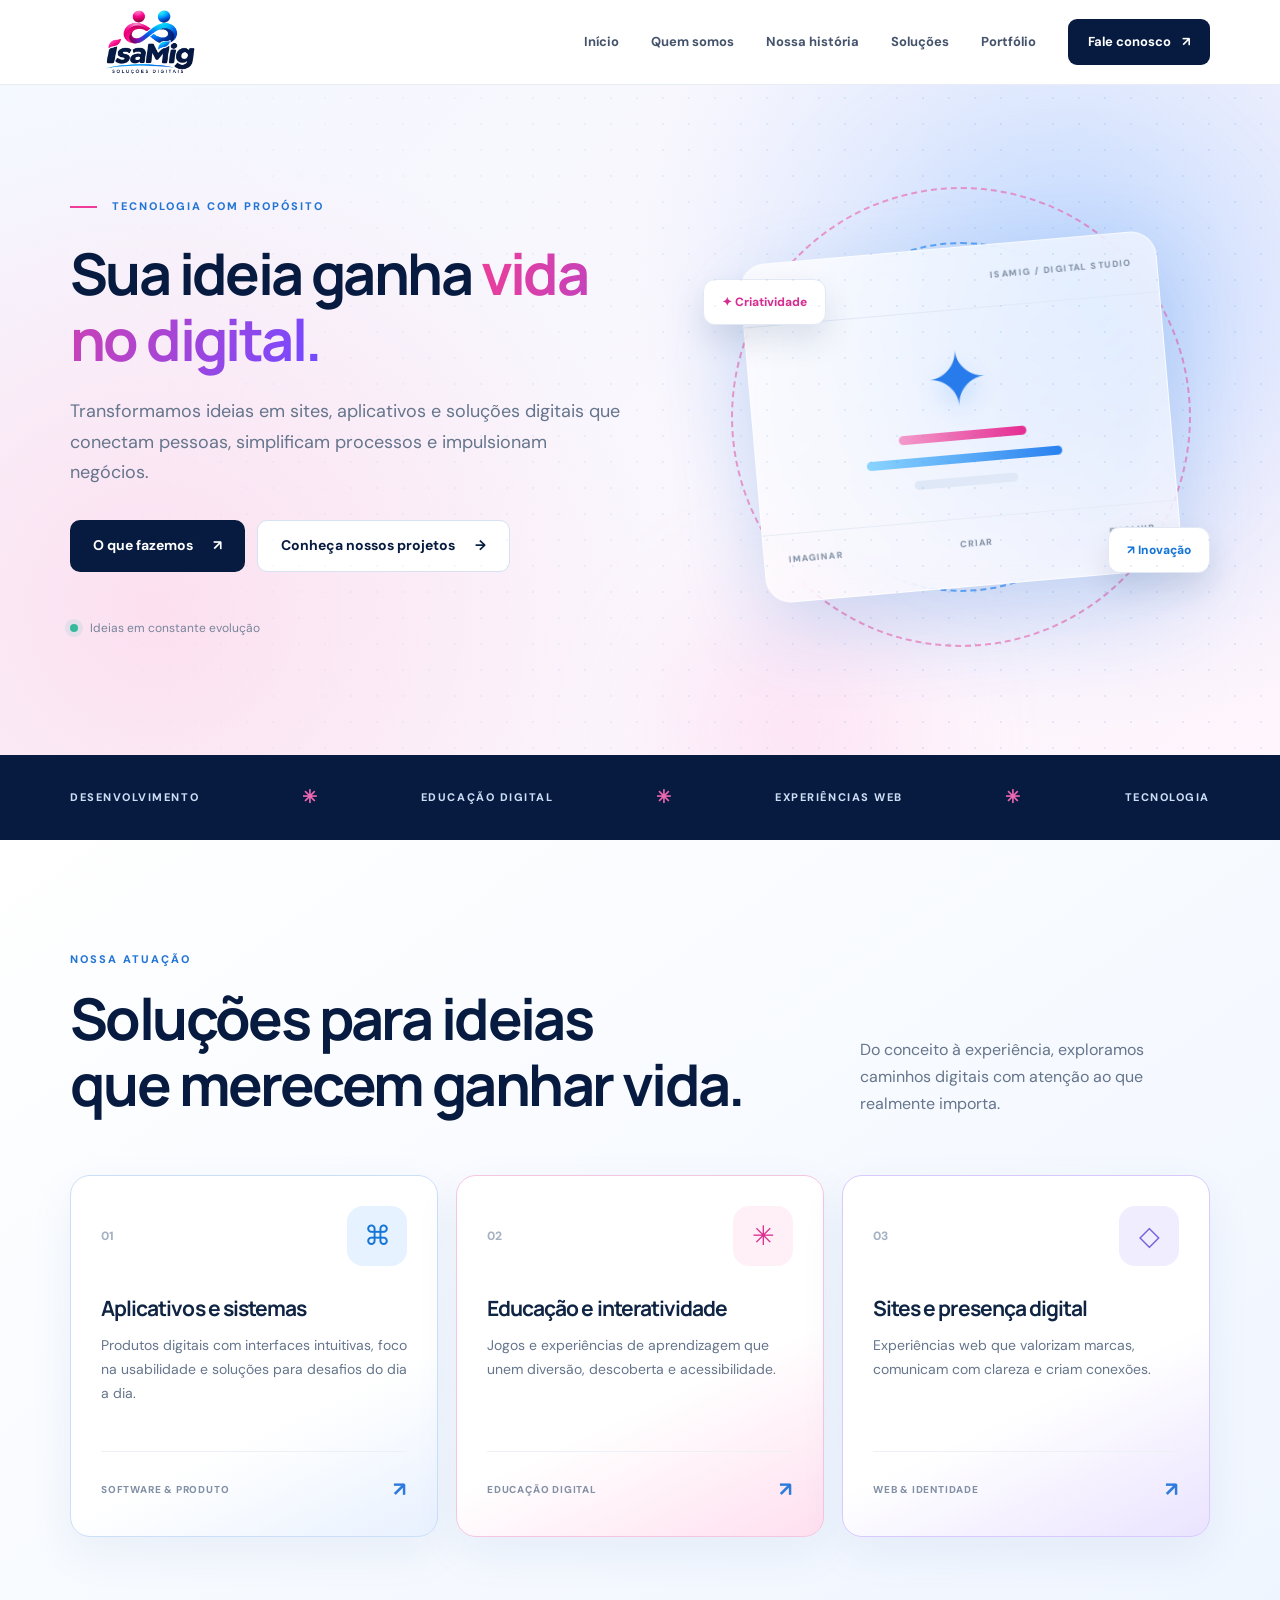
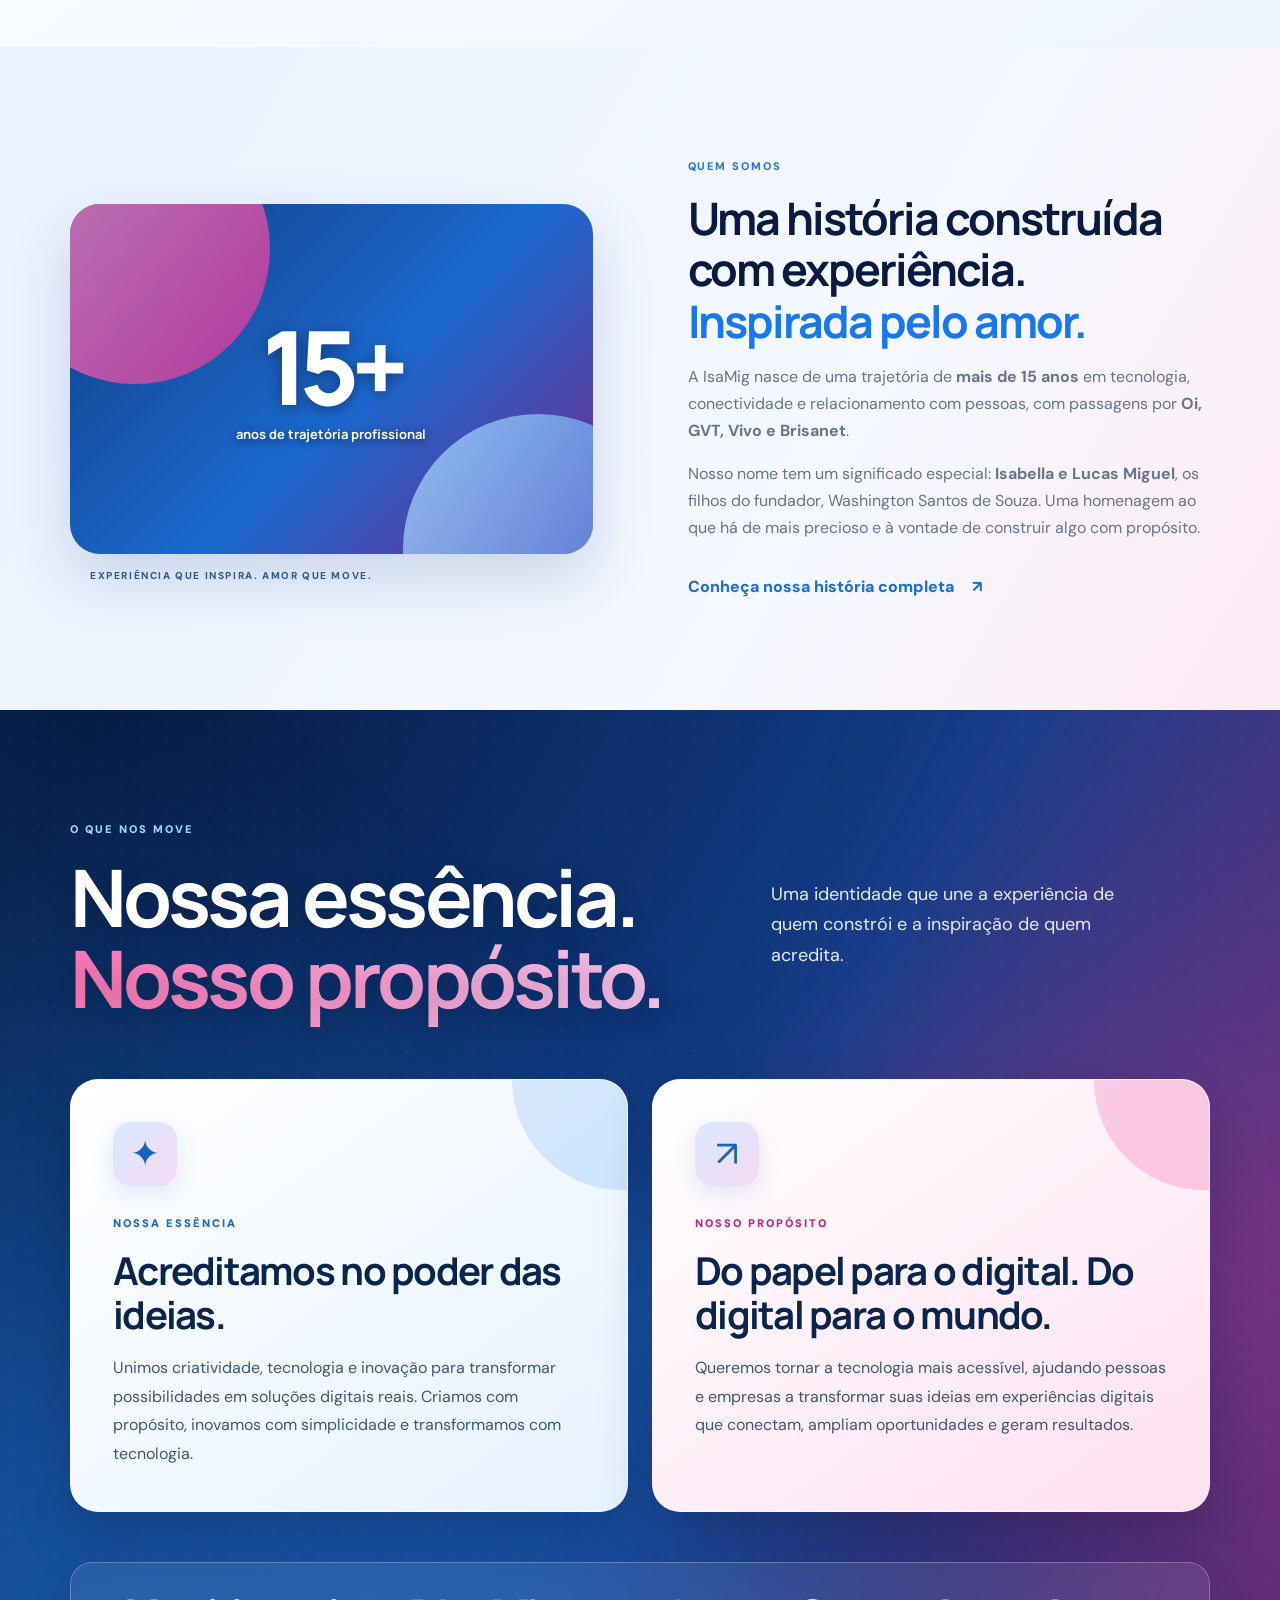
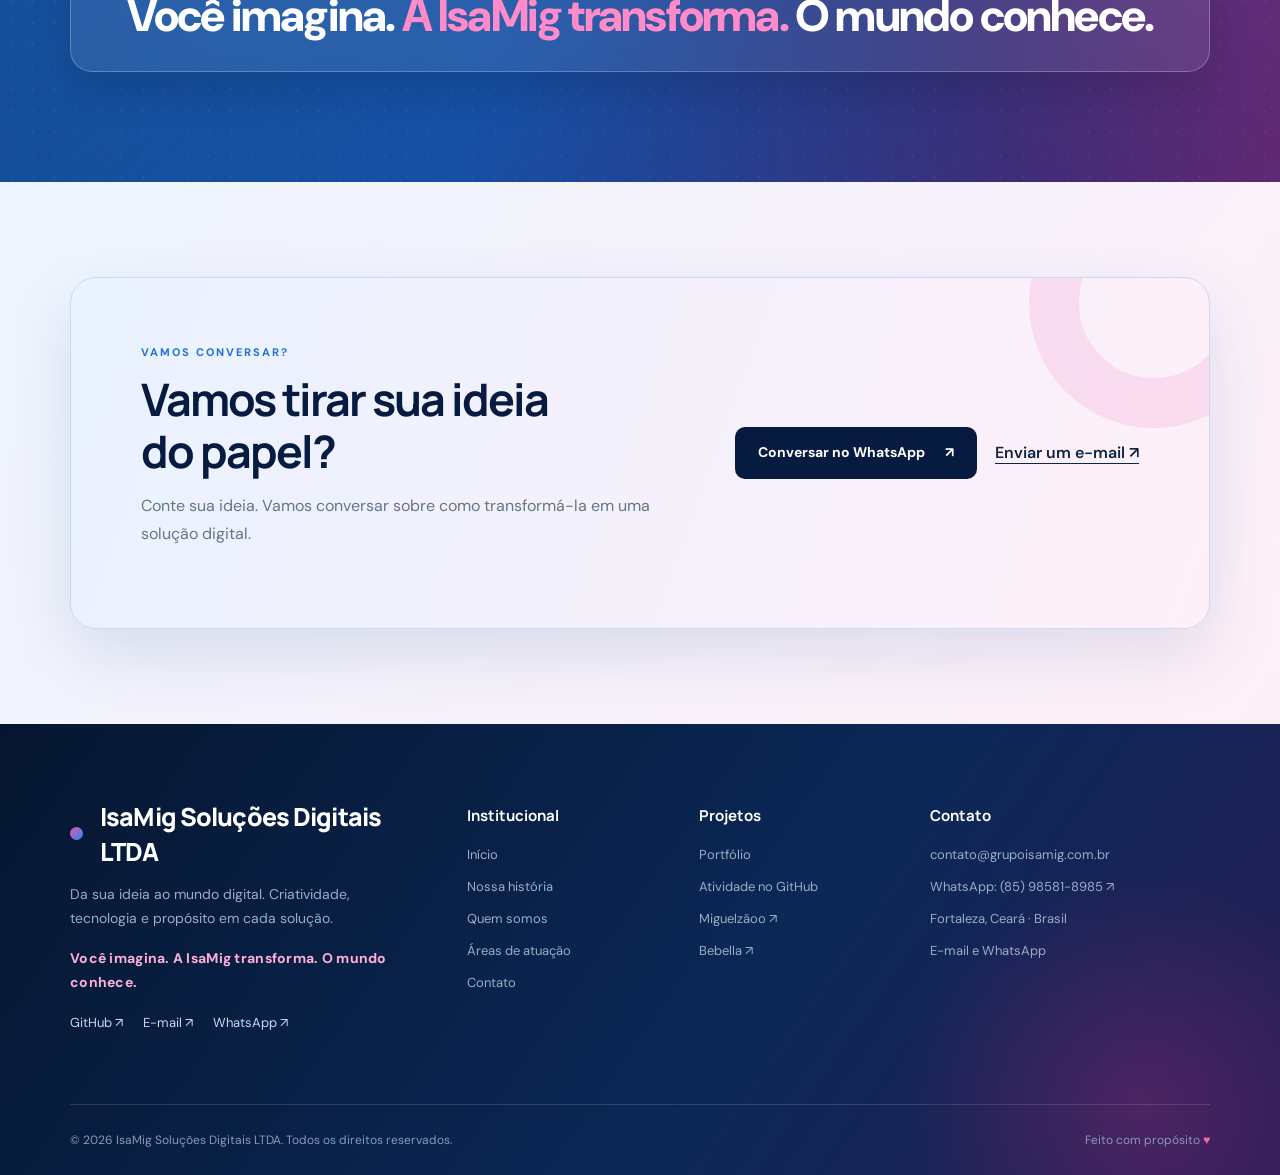
==== commit 0b55cf9f: "Add files via upload" ====
--- a/index.html
+++ b/index.html
@@ -1,2 +1,2 @@
 <!DOCTYPE html>
-<html lang="pt-BR"><head><meta charset="utf-8"/><meta content="width=device-width,initial-scale=1" name="viewport"/><meta content="#071c43" name="theme-color"/><meta content="IsaMig Soluções Digitais — aplicativos, sistemas, educação e presença digital." name="description"/><title>Início | IsaMig Soluções Digitais</title><link href="assets/favicon-32.png" rel="icon" type="image/png"/><link href="assets/favicon-180.png" rel="apple-touch-icon"/><link href="assets/style.css" rel="stylesheet"/></head><body><header class="header"><div class="wrap header-inner"><a aria-label="IsaMig — Início" class="brand" href="/"><img alt="IsaMig Soluções Digitais" src="assets/isamig-logo.png"/></a><button aria-expanded="false" aria-label="Abrir menu" class="mobile-menu">☰</button><nav aria-label="Menu principal" class="nav"><a href="/">Início</a><a href="/#sobre">Quem somos</a><a href="/historia/">Nossa história</a><a href="/#solucoes">Soluções</a><a href="/portfolio/">Portfólio</a><a class="nav-cta" href="/#contato">Fale conosco <span>↗</span></a></nav></div></header><main><section class="hero"><div class="hero-glow glow-one"></div><div class="hero-glow glow-two"></div><div class="wrap hero-grid"><div class="hero-copy reveal"><div class="eyebrow"><span class="eyebrow-line"></span> TECNOLOGIA COM PROPÓSITO</div><h1>Sua ideia ganha <em>vida no digital.</em></h1><p>Transformamos ideias em sites, aplicativos e soluções digitais que conectam pessoas, simplificam processos e impulsionam negócios.</p><div class="actions"><a class="btn primary" href="#solucoes">O que fazemos <span>↗</span></a><a class="btn ghost" href="/portfolio/">Conheça nossos projetos <span>→</span></a></div><div class="hero-foot"><span class="pulse"></span> Ideias em constante evolução</div></div><div aria-hidden="true" class="hero-art reveal"><div class="orbit orbit-one"></div><div class="orbit orbit-two"></div><div class="glass-panel"><div class="panel-top"><span class="panel-dots"><i></i><i></i><i></i></span><span>ISAMIG / DIGITAL STUDIO</span></div><div class="art-center"><span class="art-symbol">✦</span><span class="art-line pink"></span><span class="art-line blue"></span><span class="art-line short"></span></div><div class="panel-bottom"><span>IMAGINAR</span><span>CRIAR</span><span>EVOLUIR</span></div></div><div class="floating-tag tag-a">✦ Criatividade</div><div class="floating-tag tag-b">↗ Inovação</div></div></div></section><section aria-label="Nossas especialidades" class="ribbon"><div class="wrap ribbon-inner"><span>DESENVOLVIMENTO</span><b>✳</b><span>EDUCAÇÃO DIGITAL</span><b>✳</b><span>EXPERIÊNCIAS WEB</span><b>✳</b><span>TECNOLOGIA</span></div></section><section class="section solutions" id="solucoes"><div class="wrap"><div class="section-head reveal"><div><div class="eyebrow">NOSSA ATUAÇÃO</div><h2>Soluções para ideias<br/>que merecem ganhar vida.</h2></div><p>Do conceito à experiência, exploramos caminhos digitais com atenção ao que realmente importa.</p></div><div class="service-grid"><article class="service reveal"><div class="service-top"><span class="service-num">01</span><span class="service-icon icon-blue">⌘</span></div><h3>Aplicativos e sistemas</h3><p>Produtos digitais com interfaces intuitivas, foco na usabilidade e soluções para desafios do dia a dia.</p><span class="service-bottom">SOFTWARE &amp; PRODUTO <span>↗</span></span></article><article class="service reveal"><div class="service-top"><span class="service-num">02</span><span class="service-icon icon-pink">✳</span></div><h3>Educação e interatividade</h3><p>Jogos e experiências de aprendizagem que unem diversão, descoberta e acessibilidade.</p><span class="service-bottom">EDUCAÇÃO DIGITAL <span>↗</span></span></article><article class="service reveal"><div class="service-top"><span class="service-num">03</span><span class="service-icon icon-purple">◇</span></div><h3>Sites e presença digital</h3><p>Experiências web que valorizam marcas, comunicam com clareza e criam conexões.</p><span class="service-bottom">WEB &amp; IDENTIDADE <span>↗</span></span></article></div></div></section><section class="section about" id="sobre"><div class="wrap about-grid"><div class="about-visual reveal"><div class="about-graphic"><div class="about-circle circle-pink"></div><div class="about-circle circle-blue"></div><div class="about-center"><span class="history-number" data-count="15">15+</span><small>anos de trajetória profissional</small></div></div><span class="about-caption">EXPERIÊNCIA QUE INSPIRA. AMOR QUE MOVE.</span></div><div class="about-copy reveal"><div class="eyebrow">QUEM SOMOS</div><h2>Uma história construída com experiência.<br/><em>Inspirada pelo amor.</em></h2><p>A IsaMig nasce de uma trajetória de <strong>mais de 15 anos</strong> em tecnologia, conectividade e relacionamento com pessoas, com passagens por <strong>Oi, GVT, Vivo e Brisanet</strong>.</p><p>Nosso nome tem um significado especial: <strong>Isabella e Lucas Miguel</strong>, os filhos do fundador, Washington Santos de Souza. Uma homenagem ao que há de mais precioso e à vontade de construir algo com propósito.</p><a class="text-link" href="/historia/">Conheça nossa história completa <span>↗</span></a></div></div></section><section class="section manifesto" id="essencia"><div class="wrap"><div class="section-head reveal"><div><div class="eyebrow">O QUE NOS MOVE</div><h2>Nossa essência.<br/><em>Nosso propósito.</em></h2></div><p>Uma identidade que une a experiência de quem constrói e a inspiração de quem acredita.</p></div><div class="values-grid"><article class="value-card reveal"><div class="value-icon">✦</div><div class="eyebrow">NOSSA ESSÊNCIA</div><h3>Acreditamos no poder das ideias.</h3><p>Unimos criatividade, tecnologia e inovação para transformar possibilidades em soluções digitais reais. Criamos com propósito, inovamos com simplicidade e transformamos com tecnologia.</p></article><article class="value-card reveal"><div class="value-icon">↗</div><div class="eyebrow">NOSSO PROPÓSITO</div><h3>Do papel para o digital. Do digital para o mundo.</h3><p>Queremos tornar a tecnologia mais acessível, ajudando pessoas e empresas a transformar suas ideias em experiências digitais que conectam, ampliam oportunidades e geram resultados.</p></article></div><div class="brand-statement reveal">Você imagina. <span>A IsaMig transforma.</span> O mundo conhece.</div></div></section><section class="section contact-section" id="contato"><div class="wrap"><div class="contact-box reveal"><div><div class="eyebrow">VAMOS CONVERSAR?</div><h2>Vamos tirar sua ideia<br/>do papel?</h2><p>Conte sua ideia. Vamos conversar sobre como transformá-la em uma solução digital.</p></div><div class="contact-actions"><a class="btn contact-btn" href="https://wa.me/5585985818985?text=Ol%C3%A1%21%20Quero%20conversar%20sobre%20uma%20solu%C3%A7%C3%A3o%20digital." rel="noopener noreferrer" target="_blank">Conversar no WhatsApp <span>↗</span></a><a class="contact-mail" href="mailto:contato@grupoisamig.com.br?subject=Contato%20pelo%20site%20IsaMig">Enviar um e-mail ↗</a></div><div class="contact-shape"></div></div></div></section></main><footer class="footer"><div class="wrap"><div class="footer-grid"><div class="footer-about"><div class="footer-name"><span class="brand-dot"></span> IsaMig</div><p>Soluções digitais com propósito. Tecnologia, criatividade e experiências que aproximam ideias de pessoas.</p><div class="socials"><a href="https://github.com/washingtonOF" rel="noopener noreferrer" target="_blank">GitHub ↗</a><a href="mailto:contato@grupoisamig.com.br">E-mail ↗</a><a href="https://wa.me/5585985818985" rel="noopener noreferrer" target="_blank">WhatsApp ↗</a></div></div><div><h3>Institucional</h3><a href="/">Início</a><a href="/historia/">Nossa história</a><a href="/#sobre">Quem somos</a><a href="/#solucoes">Áreas de atuação</a><a href="/#contato">Contato</a></div><div><h3>Projetos</h3><a href="/portfolio/">Portfólio</a><a href="/portfolio/#github">Atividade no GitHub</a><a href="https://washingtonof.github.io/mundo-kids-miguelito/" rel="noopener noreferrer" target="_blank">Miguelzãoo ↗</a><a href="https://washingtonof.github.io/bebela-app/" rel="noopener noreferrer" target="_blank">Bebella ↗</a></div><div><h3>Contato</h3><a class="email" href="mailto:contato@grupoisamig.com.br">contato@grupoisamig.com.br</a><a href="https://wa.me/5585985818985" rel="noopener noreferrer" target="_blank">WhatsApp: (85) 98581-8985 ↗</a><span>Fortaleza, Ceará · Brasil</span><span>E-mail e WhatsApp</span></div></div><div class="footer-bottom"><span>© <span id="year"></span> Grupo IsaMig. Todos os direitos reservados.</span><span>Feito com propósito <span class="heart">♥</span></span></div></div></footer><script defer="" src="assets/site.js"></script></body></html>+<html lang="pt-BR"><head><meta charset="utf-8"/><meta content="width=device-width,initial-scale=1" name="viewport"/><meta content="#071c43" name="theme-color"/><meta content="IsaMig Soluções Digitais — aplicativos, sistemas, educação e presença digital." name="description"/><title>Início | IsaMig Soluções Digitais</title><link href="assets/favicon-32.png" rel="icon" type="image/png"/><link href="assets/favicon-180.png" rel="apple-touch-icon"/><link href="assets/style.css" rel="stylesheet"/></head><body><header class="header"><div class="wrap header-inner"><a aria-label="IsaMig — Início" class="brand" href="/"><img alt="IsaMig Soluções Digitais" src="assets/isamig-logo.png"/></a><button aria-expanded="false" aria-label="Abrir menu" class="mobile-menu">☰</button><nav aria-label="Menu principal" class="nav"><a href="/">Início</a><a href="/#sobre">Quem somos</a><a href="/historia/">Nossa história</a><a href="/#solucoes">Soluções</a><a href="/portfolio/">Portfólio</a><a class="nav-cta" href="/#contato">Fale conosco <span>↗</span></a></nav></div></header><main><section class="hero"><div class="hero-glow glow-one"></div><div class="hero-glow glow-two"></div><div class="wrap hero-grid"><div class="hero-copy reveal"><div class="eyebrow"><span class="eyebrow-line"></span> TECNOLOGIA COM PROPÓSITO</div><h1>Sua ideia ganha <em>vida no digital.</em></h1><p>Transformamos ideias em sites, aplicativos e soluções digitais que conectam pessoas, simplificam processos e impulsionam negócios.</p><div class="actions"><a class="btn primary" href="#solucoes">O que fazemos <span>↗</span></a><a class="btn ghost" href="/portfolio/">Conheça nossos projetos <span>→</span></a></div><div class="hero-foot"><span class="pulse"></span> Ideias em constante evolução</div></div><div aria-hidden="true" class="hero-art reveal"><div class="orbit orbit-one"></div><div class="orbit orbit-two"></div><div class="glass-panel"><div class="panel-top"><span class="panel-dots"><i></i><i></i><i></i></span><span>ISAMIG / DIGITAL STUDIO</span></div><div class="art-center"><span class="art-symbol">✦</span><span class="art-line pink"></span><span class="art-line blue"></span><span class="art-line short"></span></div><div class="panel-bottom"><span>IMAGINAR</span><span>CRIAR</span><span>EVOLUIR</span></div></div><div class="floating-tag tag-a">✦ Criatividade</div><div class="floating-tag tag-b">↗ Inovação</div></div></div></section><section aria-label="Nossas especialidades" class="ribbon"><div class="wrap ribbon-inner"><span>DESENVOLVIMENTO</span><b>✳</b><span>EDUCAÇÃO DIGITAL</span><b>✳</b><span>EXPERIÊNCIAS WEB</span><b>✳</b><span>TECNOLOGIA</span></div></section><section class="section solutions" id="solucoes"><div class="wrap"><div class="section-head reveal"><div><div class="eyebrow">NOSSA ATUAÇÃO</div><h2>Soluções para ideias<br/>que merecem ganhar vida.</h2></div><p>Do conceito à experiência, exploramos caminhos digitais com atenção ao que realmente importa.</p></div><div class="service-grid"><article class="service reveal"><div class="service-top"><span class="service-num">01</span><span class="service-icon icon-blue">⌘</span></div><h3>Aplicativos e sistemas</h3><p>Produtos digitais com interfaces intuitivas, foco na usabilidade e soluções para desafios do dia a dia.</p><span class="service-bottom">SOFTWARE &amp; PRODUTO <span>↗</span></span></article><article class="service reveal"><div class="service-top"><span class="service-num">02</span><span class="service-icon icon-pink">✳</span></div><h3>Educação e interatividade</h3><p>Jogos e experiências de aprendizagem que unem diversão, descoberta e acessibilidade.</p><span class="service-bottom">EDUCAÇÃO DIGITAL <span>↗</span></span></article><article class="service reveal"><div class="service-top"><span class="service-num">03</span><span class="service-icon icon-purple">◇</span></div><h3>Sites e presença digital</h3><p>Experiências web que valorizam marcas, comunicam com clareza e criam conexões.</p><span class="service-bottom">WEB &amp; IDENTIDADE <span>↗</span></span></article></div></div></section><section class="section about" id="sobre"><div class="wrap about-grid"><div class="about-visual reveal"><div class="about-graphic"><div class="about-circle circle-pink"></div><div class="about-circle circle-blue"></div><div class="about-center"><span class="history-number" data-count="15">15+</span><small>anos de trajetória profissional</small></div></div><span class="about-caption">EXPERIÊNCIA QUE INSPIRA. AMOR QUE MOVE.</span></div><div class="about-copy reveal"><div class="eyebrow">QUEM SOMOS</div><h2>Uma história construída com experiência.<br/><em>Inspirada pelo amor.</em></h2><p>A IsaMig nasce de uma trajetória de <strong>mais de 15 anos</strong> em tecnologia, conectividade e relacionamento com pessoas, com passagens por <strong>Oi, GVT, Vivo e Brisanet</strong>.</p><p>Nosso nome tem um significado especial: <strong>Isabella e Lucas Miguel</strong>, os filhos do fundador, Washington Santos de Souza. Uma homenagem ao que há de mais precioso e à vontade de construir algo com propósito.</p><a class="text-link" href="/historia/">Conheça nossa história completa <span>↗</span></a></div></div></section><section class="section manifesto" id="essencia"><div class="wrap"><div class="section-head reveal"><div><div class="eyebrow">O QUE NOS MOVE</div><h2>Nossa essência.<br/><em>Nosso propósito.</em></h2></div><p>Uma identidade que une a experiência de quem constrói e a inspiração de quem acredita.</p></div><div class="values-grid"><article class="value-card reveal"><div class="value-icon">✦</div><div class="eyebrow">NOSSA ESSÊNCIA</div><h3>Acreditamos no poder das ideias.</h3><p>Unimos criatividade, tecnologia e inovação para transformar possibilidades em soluções digitais reais. Criamos com propósito, inovamos com simplicidade e transformamos com tecnologia.</p></article><article class="value-card reveal"><div class="value-icon">↗</div><div class="eyebrow">NOSSO PROPÓSITO</div><h3>Do papel para o digital. Do digital para o mundo.</h3><p>Queremos tornar a tecnologia mais acessível, ajudando pessoas e empresas a transformar suas ideias em experiências digitais que conectam, ampliam oportunidades e geram resultados.</p></article></div><div class="brand-statement reveal">Você imagina. <span>A IsaMig transforma.</span> O mundo conhece.</div></div></section><section class="section contact-section" id="contato"><div class="wrap"><div class="contact-box reveal"><div><div class="eyebrow">VAMOS CONVERSAR?</div><h2>Vamos tirar sua ideia<br/>do papel?</h2><p>Conte sua ideia. Vamos conversar sobre como transformá-la em uma solução digital.</p></div><div class="contact-actions"><a class="btn contact-btn" href="https://wa.me/5585985818985?text=Ol%C3%A1%21%20Quero%20conversar%20sobre%20uma%20solu%C3%A7%C3%A3o%20digital." rel="noopener noreferrer" target="_blank">Conversar no WhatsApp <span>↗</span></a><a class="contact-mail" href="mailto:contato@grupoisamig.com.br?subject=Contato%20pelo%20site%20IsaMig">Enviar um e-mail ↗</a></div><div class="contact-shape"></div></div></div></section></main><footer class="footer"><div class="wrap"><div class="footer-grid"><div class="footer-about"><div class="footer-name"><span class="brand-dot"></span> <span>IsaMig Soluções Digitais LTDA</span></div><p>Da sua ideia ao mundo digital. Criatividade, tecnologia e propósito em cada solução.</p><p class="footer-tagline">Você imagina. A IsaMig transforma. O mundo conhece.</p><div class="socials"><a href="https://github.com/washingtonOF" rel="noopener noreferrer" target="_blank">GitHub ↗</a><a href="mailto:contato@grupoisamig.com.br">E-mail ↗</a><a href="https://wa.me/5585985818985" rel="noopener noreferrer" target="_blank">WhatsApp ↗</a></div></div><div><h3>Institucional</h3><a href="/">Início</a><a href="/historia/">Nossa história</a><a href="/#sobre">Quem somos</a><a href="/#solucoes">Áreas de atuação</a><a href="/#contato">Contato</a></div><div><h3>Projetos</h3><a href="/portfolio/">Portfólio</a><a href="/portfolio/#github">Atividade no GitHub</a><a href="https://washingtonof.github.io/mundo-kids-miguelito/" rel="noopener noreferrer" target="_blank">Miguelzãoo ↗</a><a href="https://washingtonof.github.io/bebela-app/" rel="noopener noreferrer" target="_blank">Bebella ↗</a></div><div><h3>Contato</h3><a class="email" href="mailto:contato@grupoisamig.com.br">contato@grupoisamig.com.br</a><a href="https://wa.me/5585985818985" rel="noopener noreferrer" target="_blank">WhatsApp: (85) 98581-8985 ↗</a><span>Fortaleza, Ceará · Brasil</span><span>E-mail e WhatsApp</span></div></div><div class="footer-bottom"><span>© <span id="year"></span> IsaMig Soluções Digitais LTDA. Todos os direitos reservados.</span><span>Feito com propósito <span class="heart">♥</span></span></div></div></footer><script defer="" src="assets/site.js"></script></body></html>
--- a/assets/style.css
+++ b/assets/style.css
@@ -4,3 +4,60 @@
 
 /* V6 — animações visíveis, contínuas e acessíveis */
 html{scroll-behavior:smooth}.hero{overflow:hidden}.hero h1 em{background:linear-gradient(110deg,#ef3e96,#7849ff,#1684f8,#ef3e96);background-size:300% auto;-webkit-background-clip:text;background-clip:text;color:transparent;animation:headlineFlow 5s linear infinite}.hero-art{animation:heroFloat 4.2s ease-in-out infinite}.glass-panel{animation:panelSwing 7s ease-in-out infinite;box-shadow:0 28px 85px #1a6acc33}.orbit-one{animation:orbitSpin 16s linear infinite!important;border:2px dashed #f04b9d88}.orbit-two{animation:orbitSpin 10s linear infinite reverse!important;border:2px dashed #2085f4aa}.floating-tag.tag-a{animation:tagBounce 2.8s ease-in-out infinite}.floating-tag.tag-b{animation:tagBounce 3.2s ease-in-out infinite reverse}.hero-glow{animation:glowDrift 7s ease-in-out infinite alternate}.glow-two{animation-delay:-3s}.ribbon{overflow:hidden}.ribbon-inner{animation:ribbonPulse 3.5s ease-in-out infinite}.service{transition:transform .4s cubic-bezier(.2,.8,.2,1),box-shadow .4s,border-color .4s}.service:hover{transform:translateY(-16px) rotate(-1deg);box-shadow:0 24px 60px #185fc52b;border-color:#9ac5ff}.service:nth-child(2):hover{transform:translateY(-16px) rotate(1deg)}.about-circle.circle-pink{animation:circleDrift 4s ease-in-out infinite alternate}.about-circle.circle-blue{animation:circleDrift 4s ease-in-out infinite alternate-reverse}.reveal{transition:opacity .85s ease,transform .85s cubic-bezier(.2,.7,.2,1)!important;transform:translateY(75px) scale(.95)!important;opacity:0!important}.reveal.visible{transform:translateY(0) scale(1)!important;opacity:1!important}.service-grid .service:nth-child(2){transition-delay:.16s!important}.service-grid .service:nth-child(3){transition-delay:.32s!important}.value-card:nth-child(2){transition-delay:.18s!important}.values-grid{display:grid;grid-template-columns:repeat(2,minmax(0,1fr));gap:25px;margin-top:45px}.value-card{background:white;border:1px solid #dce8f8;border-radius:24px;padding:42px;box-shadow:0 12px 40px #102f5b0b;transition:transform .5s,box-shadow .5s}.value-card:hover{transform:translateY(-12px)!important;box-shadow:0 24px 70px #245eb522}.value-icon{display:grid;place-items:center;width:64px;height:64px;background:linear-gradient(135deg,#ffe1ef,#dceaff);border-radius:18px;font-size:36px;color:#1664bd;margin-bottom:28px;animation:iconWiggle 3s ease-in-out infinite}.value-card:nth-child(2) .value-icon{animation-delay:-1.5s}.value-card h3{font-size:clamp(24px,2.7vw,35px);line-height:1.16;color:#0a2549;margin:16px 0}.value-card p{color:#60718b;line-height:1.8}.brand-statement{font-weight:850;font-size:clamp(24px,3.8vw,48px);line-height:1.2;letter-spacing:-.04em;margin-top:50px;text-align:center;color:#0b284f}.brand-statement span{color:#e74191}.manifesto{background:linear-gradient(135deg,#f1f7ff,#fff5fb)!important;color:#0c2a50!important}.manifesto h2{color:#0c2a50!important}.history-number{font-size:clamp(58px,8vw,110px);font-weight:900;letter-spacing:-.08em;line-height:1;color:#fff}.about-center small{display:block;font-size:13px;color:#fff;margin-top:10px}.story-hero{min-height:530px;display:flex;align-items:center;position:relative;overflow:hidden;background:radial-gradient(circle at 80% 15%,#273b99 0,transparent 38%),linear-gradient(125deg,#071c43,#11366a 65%,#4b205d);color:#fff}.story-hero-content{position:relative;z-index:2;padding:120px 0}.story-hero h1{font-size:clamp(46px,6.5vw,85px);line-height:1.08;letter-spacing:-.055em;margin:20px 0}.story-hero h1 em{color:#ff78bc;font-style:normal}.story-hero p{font-size:20px;color:#d5e2f6;max-width:650px;margin-bottom:28px}.story-spark{position:absolute;font-size:240px;opacity:.18;color:#fff;animation:orbitSpin 18s linear infinite}.story-spark.s1{right:8%;top:0}.story-spark.s2{right:22%;bottom:-150px;animation-direction:reverse}.story-layout{display:grid;grid-template-columns:.8fr 1.2fr;gap:9%;align-items:start}.story-aside{position:relative}.story-big{font-size:clamp(110px,16vw,215px);font-weight:900;line-height:1;letter-spacing:-.09em;color:#176ee1}.story-big span{font-size:.45em;color:#ed479a}.story-companies{font-weight:800;color:#64748b;margin-top:35px}.story-companies span{color:#e84e9b;padding:0 8px}.story-text h2{font-size:clamp(32px,4vw,52px);line-height:1.13;letter-spacing:-.04em;margin-bottom:26px}.story-text p{font-size:17px;color:#5b6e86;line-height:1.85;margin-bottom:18px}.story-family{background:linear-gradient(125deg,#fff0f7,#eef5ff)}.name-composition{display:flex;gap:15px;align-items:center;font-size:clamp(55px,7vw,110px);font-weight:900;letter-spacing:-.07em}.name-composition span:first-child{color:#e94197}.name-composition span:last-child{color:#1879e9}.name-composition b{font-size:.5em;color:#142c50}.family-quote{font-size:25px;font-weight:800;color:#153e7a;border-left:5px solid #ed499c;padding:18px 24px;margin-top:35px;background:#fff9}.story-purpose{text-align:center;background:#eef5ff}.story-purpose h2{font-size:clamp(38px,5.5vw,70px);line-height:1.1}.story-purpose h2 em{color:#e64097;font-style:normal}.story-purpose p{font-size:18px;line-height:1.8;max-width:790px;margin:25px auto;color:#586c85}.story-purpose .btn{margin-top:30px}.btn.primary{position:relative;overflow:hidden}.btn.primary:after{content:"";position:absolute;inset:-100% auto -100% -50%;width:30%;background:linear-gradient(90deg,transparent,#ffffff70,transparent);transform:rotate(20deg);animation:buttonShine 4s ease-in-out infinite;pointer-events:none}@keyframes headlineFlow{to{background-position:300% center}}@keyframes heroFloat{0%,100%{transform:translateY(0)}50%{transform:translateY(-26px)}}@keyframes panelSwing{0%,100%{transform:rotate(-2deg)}50%{transform:rotate(3deg)}}@keyframes orbitSpin{to{transform:rotate(360deg)}}@keyframes tagBounce{0%,100%{translate:0 0}50%{translate:0 -24px}}@keyframes glowDrift{to{transform:translate(90px,55px) scale(1.25)}}@keyframes ribbonPulse{0%,100%{opacity:1;letter-spacing:0}50%{opacity:.7;letter-spacing:.08em}}@keyframes circleDrift{to{transform:translate(25px,-20px) scale(1.08)}}@keyframes iconWiggle{0%,100%{transform:rotate(-8deg)}50%{transform:rotate(10deg) scale(1.12)}}@keyframes buttonShine{0%,60%{left:-50%}100%{left:130%}}@media(max-width:850px){.values-grid,.story-layout{grid-template-columns:1fr}.story-layout{gap:40px}.story-hero-content{padding:100px 0}.story-big{font-size:120px}}@media(prefers-reduced-motion:reduce){.reveal,.reveal.visible{opacity:1!important;transform:none!important}.hero-art,.glass-panel,.orbit-one,.orbit-two,.floating-tag,.hero-glow,.value-icon,.story-spark,.btn.primary:after,.hero h1 em,.about-circle{animation:none!important}}
+
+/* V7 — strong visual identity, accessible motion and readable typography */
+:root{--navy:#071b40;--blue:#1777ee;--pink:#ef3c9b}
+body{background:#f7faff}
+.hero{background:radial-gradient(circle at 85% 30%,#a3c9ff80,transparent 38%),radial-gradient(circle at 12% 78%,#ffd4e9aa,transparent 40%),linear-gradient(135deg,#f4f8ff,#fff5fc)}
+.hero:after{content:'';position:absolute;inset:0;pointer-events:none;background-image:radial-gradient(#237ee51c 1.3px,transparent 1.3px);background-size:26px 26px;mask-image:linear-gradient(90deg,transparent,#000 70%);animation:patternShift 15s linear infinite}
+.solutions{background:linear-gradient(145deg,#fff,#eff5ff)}
+.service{background:linear-gradient(155deg,#fff 65%,#e8f1ff);border:1px solid #cbdff9;box-shadow:0 16px 45px #194e9712}
+.service:nth-child(2){background:linear-gradient(155deg,#fff 60%,#ffdfef);border-color:#f5c6df}
+.service:nth-child(3){background:linear-gradient(155deg,#fff 60%,#eae3ff);border-color:#d8c9ff}
+.about{background:linear-gradient(120deg,#e9f2ff,#f5f8ff 65%,#ffeaf4)}
+.about-graphic{background:linear-gradient(135deg,#123d80,#1b69cf 55%,#76288d)!important;box-shadow:0 25px 60px #0e397b2c}
+.about-center{position:relative;z-index:3;text-shadow:0 3px 15px #0006}
+.about-center small{font-weight:700;color:#fff!important;text-shadow:0 2px 9px #0008}
+.about-caption{color:#33568c;font-weight:800}
+.manifesto{position:relative!important;background:linear-gradient(118deg,#061b41 5%,#123d89 55%,#51256e 100%)!important;color:#fff!important;text-align:left!important;isolation:isolate}
+.manifesto:before{content:'';position:absolute;inset:-35%;width:auto;height:auto;border-radius:0;background:conic-gradient(from 20deg at 55% 48%,transparent 0deg,#ea439b55 75deg,transparent 135deg,#268eff66 225deg,transparent 290deg);filter:blur(70px);animation:manifestoAurora 12s linear infinite;z-index:-1}
+.manifesto:after{content:'';position:absolute;inset:0;pointer-events:none;background-image:radial-gradient(#ffffff24 1px,transparent 1px);background-size:22px 22px;opacity:.35}
+.manifesto>.wrap{position:relative;z-index:1}
+.manifesto .section-head{align-items:end}
+.manifesto .eyebrow{color:#9ed4ff!important;font-weight:900;letter-spacing:.18em}
+.manifesto h2{color:#fff!important;font-size:clamp(48px,6.2vw,84px)!important;line-height:1.03;margin:17px 0 10px;text-shadow:0 7px 28px #0003}
+.manifesto h2 em{font-style:normal;color:#ff8dc7!important;background:linear-gradient(90deg,#ff7ab9,#f8c7f0,#8bc7ff,#ff7ab9);background-size:300% auto;-webkit-background-clip:text;background-clip:text;-webkit-text-fill-color:transparent;animation:headlineFlow 5s linear infinite}
+.manifesto .section-head>p{color:#e5ecff!important;font-size:18px;max-width:380px}
+.values-grid{gap:24px;margin-top:50px}
+.value-card{position:relative;overflow:hidden;border:1px solid #ffffff66!important;border-radius:28px;background:linear-gradient(145deg,#fff,#e6f2ff)!important;padding:42px;box-shadow:0 25px 55px #0003;animation:valueFloat 5s ease-in-out infinite;transition:box-shadow .3s,border-color .3s!important}
+.value-card:nth-child(2){background:linear-gradient(145deg,#fff,#ffe0f0)!important;animation-delay:-2.5s}
+.value-card:before{content:'';position:absolute;width:220px;height:220px;border-radius:50%;right:-105px;top:-110px;background:#2a87f32a;animation:blobBounce 4s ease-in-out infinite alternate}
+.value-card:nth-child(2):before{background:#e62c9333}
+.value-card .eyebrow{color:#1467c6!important}
+.value-card:nth-child(2) .eyebrow{color:#bd2777!important}
+.value-card h3{color:#08264d!important;font-size:clamp(27px,3vw,39px)!important}
+.value-card p{color:#3d5876!important;font-size:16px;line-height:1.8}
+.value-card .value-icon{background:linear-gradient(135deg,#d8eaff,#f6d9f3);box-shadow:0 7px 22px #1a60ac22}
+.brand-statement{background:#ffffff16;border:1px solid #ffffff40;border-radius:22px;padding:27px 20px;color:#fff!important;backdrop-filter:blur(9px);font-size:clamp(24px,3.5vw,45px);box-shadow:0 18px 40px #0002}
+.brand-statement span{color:#ff8bc9!important}
+.contact-section{background:linear-gradient(130deg,#eef5ff,#fff0f8)}
+.contact-box{border:1px solid #c5daf7;box-shadow:0 25px 70px #133d7d20}
+.footer{background:linear-gradient(125deg,#061630,#0b2857 60%,#271d55)!important;position:relative;overflow:hidden}
+.footer:before{content:'';position:absolute;right:-100px;bottom:-170px;width:480px;height:480px;border-radius:50%;background:radial-gradient(circle,#d42f8a40,transparent 70%);animation:footerGlow 6s ease-in-out infinite alternate;pointer-events:none}
+.footer-grid,.footer-bottom{position:relative;z-index:1}
+.footer-name{display:flex;align-items:center;gap:12px;font:800 clamp(18px,2vw,25px) Manrope,sans-serif!important;letter-spacing:-.035em!important;line-height:1.25;color:#fff;max-width:330px}
+.footer-name .brand-dot{flex:none}
+.footer-about p{max-width:350px}
+.footer-grid h3{color:#fff;font-size:15px}
+.footer-grid a{transition:color .2s,transform .2s;display:block}
+.footer-grid a:hover{color:#ff9fd0;transform:translateX(4px)}
+.socials a{display:inline-block}
+.footer-tagline{margin:17px 0;color:#ffafd8!important;font-weight:700;font-size:13px;letter-spacing:.02em}
+.section-head h2{font-size:clamp(36px,4.5vw,62px)}
+@keyframes manifestoAurora{to{transform:rotate(360deg)}}
+@keyframes valueFloat{0%,100%{transform:translateY(0)}50%{transform:translateY(-16px)}}
+@keyframes blobBounce{to{transform:translate(-30px,35px) scale(1.3)}}
+@keyframes patternShift{to{background-position:100px 50px}}
+@keyframes footerGlow{to{transform:translate(-100px,-80px) scale(1.2)}}
+@media(max-width:850px){.manifesto .section-head>p{max-width:none}.values-grid{grid-template-columns:1fr}.value-card{animation-duration:6s}.manifesto h2{font-size:clamp(42px,9vw,70px)!important}}
+@media(prefers-reduced-motion:reduce){.manifesto:before,.manifesto h2 em,.value-card,.value-card:before,.footer:before,.hero:after{animation:none!important}}
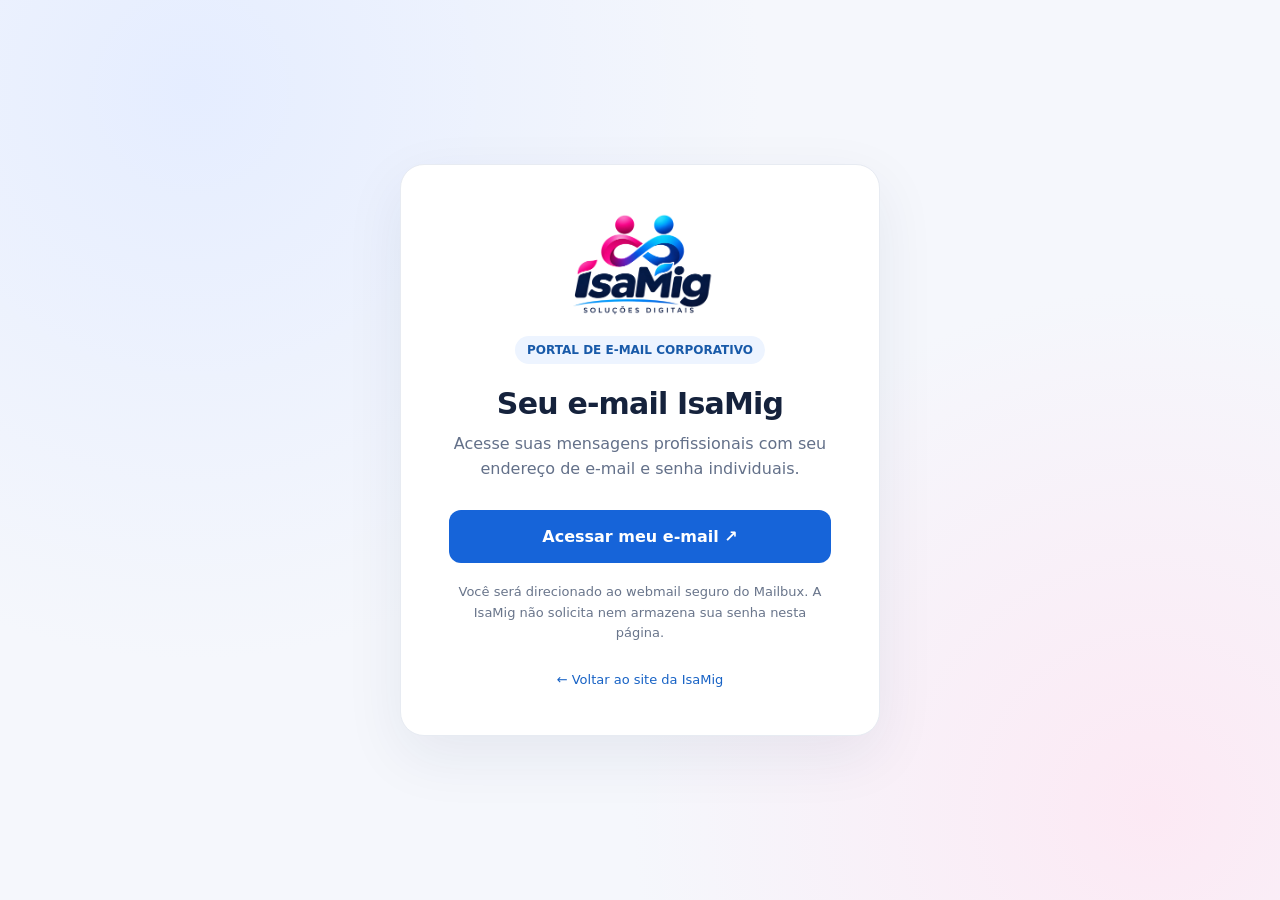
==== commit f49a7c32: "Add files via upload" ====
--- a/index.html
+++ b/index.html
@@ -1,2 +1,4 @@
-<!DOCTYPE html>
-<html lang="pt-BR"><head><meta charset="utf-8"/><meta content="width=device-width,initial-scale=1" name="viewport"/><meta content="#071c43" name="theme-color"/><meta content="IsaMig Soluções Digitais — aplicativos, sistemas, educação e presença digital." name="description"/><title>Início | IsaMig Soluções Digitais</title><link href="assets/favicon-32.png" rel="icon" type="image/png"/><link href="assets/favicon-180.png" rel="apple-touch-icon"/><link href="assets/style.css" rel="stylesheet"/></head><body><header class="header"><div class="wrap header-inner"><a aria-label="IsaMig — Início" class="brand" href="/"><img alt="IsaMig Soluções Digitais" src="assets/isamig-logo.png"/></a><button aria-expanded="false" aria-label="Abrir menu" class="mobile-menu">☰</button><nav aria-label="Menu principal" class="nav"><a href="/">Início</a><a href="/#sobre">Quem somos</a><a href="/historia/">Nossa história</a><a href="/#solucoes">Soluções</a><a href="/portfolio/">Portfólio</a><a class="nav-cta" href="/#contato">Fale conosco <span>↗</span></a></nav></div></header><main><section class="hero"><div class="hero-glow glow-one"></div><div class="hero-glow glow-two"></div><div class="wrap hero-grid"><div class="hero-copy reveal"><div class="eyebrow"><span class="eyebrow-line"></span> TECNOLOGIA COM PROPÓSITO</div><h1>Sua ideia ganha <em>vida no digital.</em></h1><p>Transformamos ideias em sites, aplicativos e soluções digitais que conectam pessoas, simplificam processos e impulsionam negócios.</p><div class="actions"><a class="btn primary" href="#solucoes">O que fazemos <span>↗</span></a><a class="btn ghost" href="/portfolio/">Conheça nossos projetos <span>→</span></a></div><div class="hero-foot"><span class="pulse"></span> Ideias em constante evolução</div></div><div aria-hidden="true" class="hero-art reveal"><div class="orbit orbit-one"></div><div class="orbit orbit-two"></div><div class="glass-panel"><div class="panel-top"><span class="panel-dots"><i></i><i></i><i></i></span><span>ISAMIG / DIGITAL STUDIO</span></div><div class="art-center"><span class="art-symbol">✦</span><span class="art-line pink"></span><span class="art-line blue"></span><span class="art-line short"></span></div><div class="panel-bottom"><span>IMAGINAR</span><span>CRIAR</span><span>EVOLUIR</span></div></div><div class="floating-tag tag-a">✦ Criatividade</div><div class="floating-tag tag-b">↗ Inovação</div></div></div></section><section aria-label="Nossas especialidades" class="ribbon"><div class="wrap ribbon-inner"><span>DESENVOLVIMENTO</span><b>✳</b><span>EDUCAÇÃO DIGITAL</span><b>✳</b><span>EXPERIÊNCIAS WEB</span><b>✳</b><span>TECNOLOGIA</span></div></section><section class="section solutions" id="solucoes"><div class="wrap"><div class="section-head reveal"><div><div class="eyebrow">NOSSA ATUAÇÃO</div><h2>Soluções para ideias<br/>que merecem ganhar vida.</h2></div><p>Do conceito à experiência, exploramos caminhos digitais com atenção ao que realmente importa.</p></div><div class="service-grid"><article class="service reveal"><div class="service-top"><span class="service-num">01</span><span class="service-icon icon-blue">⌘</span></div><h3>Aplicativos e sistemas</h3><p>Produtos digitais com interfaces intuitivas, foco na usabilidade e soluções para desafios do dia a dia.</p><span class="service-bottom">SOFTWARE &amp; PRODUTO <span>↗</span></span></article><article class="service reveal"><div class="service-top"><span class="service-num">02</span><span class="service-icon icon-pink">✳</span></div><h3>Educação e interatividade</h3><p>Jogos e experiências de aprendizagem que unem diversão, descoberta e acessibilidade.</p><span class="service-bottom">EDUCAÇÃO DIGITAL <span>↗</span></span></article><article class="service reveal"><div class="service-top"><span class="service-num">03</span><span class="service-icon icon-purple">◇</span></div><h3>Sites e presença digital</h3><p>Experiências web que valorizam marcas, comunicam com clareza e criam conexões.</p><span class="service-bottom">WEB &amp; IDENTIDADE <span>↗</span></span></article></div></div></section><section class="section about" id="sobre"><div class="wrap about-grid"><div class="about-visual reveal"><div class="about-graphic"><div class="about-circle circle-pink"></div><div class="about-circle circle-blue"></div><div class="about-center"><span class="history-number" data-count="15">15+</span><small>anos de trajetória profissional</small></div></div><span class="about-caption">EXPERIÊNCIA QUE INSPIRA. AMOR QUE MOVE.</span></div><div class="about-copy reveal"><div class="eyebrow">QUEM SOMOS</div><h2>Uma história construída com experiência.<br/><em>Inspirada pelo amor.</em></h2><p>A IsaMig nasce de uma trajetória de <strong>mais de 15 anos</strong> em tecnologia, conectividade e relacionamento com pessoas, com passagens por <strong>Oi, GVT, Vivo e Brisanet</strong>.</p><p>Nosso nome tem um significado especial: <strong>Isabella e Lucas Miguel</strong>, os filhos do fundador, Washington Santos de Souza. Uma homenagem ao que há de mais precioso e à vontade de construir algo com propósito.</p><a class="text-link" href="/historia/">Conheça nossa história completa <span>↗</span></a></div></div></section><section class="section manifesto" id="essencia"><div class="wrap"><div class="section-head reveal"><div><div class="eyebrow">O QUE NOS MOVE</div><h2>Nossa essência.<br/><em>Nosso propósito.</em></h2></div><p>Uma identidade que une a experiência de quem constrói e a inspiração de quem acredita.</p></div><div class="values-grid"><article class="value-card reveal"><div class="value-icon">✦</div><div class="eyebrow">NOSSA ESSÊNCIA</div><h3>Acreditamos no poder das ideias.</h3><p>Unimos criatividade, tecnologia e inovação para transformar possibilidades em soluções digitais reais. Criamos com propósito, inovamos com simplicidade e transformamos com tecnologia.</p></article><article class="value-card reveal"><div class="value-icon">↗</div><div class="eyebrow">NOSSO PROPÓSITO</div><h3>Do papel para o digital. Do digital para o mundo.</h3><p>Queremos tornar a tecnologia mais acessível, ajudando pessoas e empresas a transformar suas ideias em experiências digitais que conectam, ampliam oportunidades e geram resultados.</p></article></div><div class="brand-statement reveal">Você imagina. <span>A IsaMig transforma.</span> O mundo conhece.</div></div></section><section class="section contact-section" id="contato"><div class="wrap"><div class="contact-box reveal"><div><div class="eyebrow">VAMOS CONVERSAR?</div><h2>Vamos tirar sua ideia<br/>do papel?</h2><p>Conte sua ideia. Vamos conversar sobre como transformá-la em uma solução digital.</p></div><div class="contact-actions"><a class="btn contact-btn" href="https://wa.me/5585985818985?text=Ol%C3%A1%21%20Quero%20conversar%20sobre%20uma%20solu%C3%A7%C3%A3o%20digital." rel="noopener noreferrer" target="_blank">Conversar no WhatsApp <span>↗</span></a><a class="contact-mail" href="mailto:contato@grupoisamig.com.br?subject=Contato%20pelo%20site%20IsaMig">Enviar um e-mail ↗</a></div><div class="contact-shape"></div></div></div></section></main><footer class="footer"><div class="wrap"><div class="footer-grid"><div class="footer-about"><div class="footer-name"><span class="brand-dot"></span> <span>IsaMig Soluções Digitais LTDA</span></div><p>Da sua ideia ao mundo digital. Criatividade, tecnologia e propósito em cada solução.</p><p class="footer-tagline">Você imagina. A IsaMig transforma. O mundo conhece.</p><div class="socials"><a href="https://github.com/washingtonOF" rel="noopener noreferrer" target="_blank">GitHub ↗</a><a href="mailto:contato@grupoisamig.com.br">E-mail ↗</a><a href="https://wa.me/5585985818985" rel="noopener noreferrer" target="_blank">WhatsApp ↗</a></div></div><div><h3>Institucional</h3><a href="/">Início</a><a href="/historia/">Nossa história</a><a href="/#sobre">Quem somos</a><a href="/#solucoes">Áreas de atuação</a><a href="/#contato">Contato</a></div><div><h3>Projetos</h3><a href="/portfolio/">Portfólio</a><a href="/portfolio/#github">Atividade no GitHub</a><a href="https://washingtonof.github.io/mundo-kids-miguelito/" rel="noopener noreferrer" target="_blank">Miguelzãoo ↗</a><a href="https://washingtonof.github.io/bebela-app/" rel="noopener noreferrer" target="_blank">Bebella ↗</a></div><div><h3>Contato</h3><a class="email" href="mailto:contato@grupoisamig.com.br">contato@grupoisamig.com.br</a><a href="https://wa.me/5585985818985" rel="noopener noreferrer" target="_blank">WhatsApp: (85) 98581-8985 ↗</a><span>Fortaleza, Ceará · Brasil</span><span>E-mail e WhatsApp</span></div></div><div class="footer-bottom"><span>© <span id="year"></span> IsaMig Soluções Digitais LTDA. Todos os direitos reservados.</span><span>Feito com propósito <span class="heart">♥</span></span></div></div></footer><script defer="" src="assets/site.js"></script></body></html>+<!doctype html>
+<html lang="pt-BR"><head><meta charset="utf-8"><meta name="viewport" content="width=device-width,initial-scale=1"><meta name="theme-color" content="#0b1735"><meta name="description" content="Acesse seu e-mail corporativo IsaMig com segurança."><title>E-mail corporativo | Grupo IsaMig</title><style>
+:root{font-family:Inter,system-ui,-apple-system,Segoe UI,Arial,sans-serif;color:#15223c;background:#f4f7fc}*{box-sizing:border-box}body{margin:0;min-height:100vh;display:grid;place-items:center;padding:24px;background:radial-gradient(circle at 15% 10%,#e5edff,transparent 42%),radial-gradient(circle at 90% 90%,#fce9f4,transparent 37%),#f5f7fc}.card{width:min(100%,480px);background:#fff;border:1px solid #e7ebf2;border-radius:24px;padding:clamp(28px,6vw,48px);text-align:center;box-shadow:0 20px 60px #162b4a13}.logo{width:min(245px,80%);height:auto;max-height:125px;object-fit:contain}h1{font-size:clamp(24px,5vw,30px);margin:22px 0 10px;letter-spacing:-.8px}p{line-height:1.6;color:#637089;margin:0 0 28px}.btn{display:block;text-decoration:none;background:#1664d9;color:white;padding:17px 24px;border-radius:12px;font-weight:700;transition:background .2s,transform .2s}.btn:hover{background:#0c4fae;transform:translateY(-2px)}.note{font-size:13px;color:#69758b;margin:19px 0 0}.foot{font-size:13px;margin-top:28px}.foot a{color:#1762c5;text-decoration:none}.pill{display:inline-block;color:#185aa9;background:#edf4ff;padding:7px 12px;border-radius:30px;font-size:12px;font-weight:700;margin-top:16px}
+</style></head><body><main class="card"><a href="/" aria-label="Página inicial IsaMig"><img class="logo" src="/assets/isamig-logo.png" alt="IsaMig Soluções Digitais"></a><div class="pill">PORTAL DE E-MAIL CORPORATIVO</div><h1>Seu e-mail IsaMig</h1><p>Acesse suas mensagens profissionais com seu endereço de e-mail e senha individuais.</p><a class="btn" href="https://exp.mail.mailbux.com/" rel="noopener noreferrer">Acessar meu e-mail ↗</a><p class="note">Você será direcionado ao webmail seguro do Mailbux. A IsaMig não solicita nem armazena sua senha nesta página.</p><div class="foot"><a href="/">← Voltar ao site da IsaMig</a></div></main></body></html>
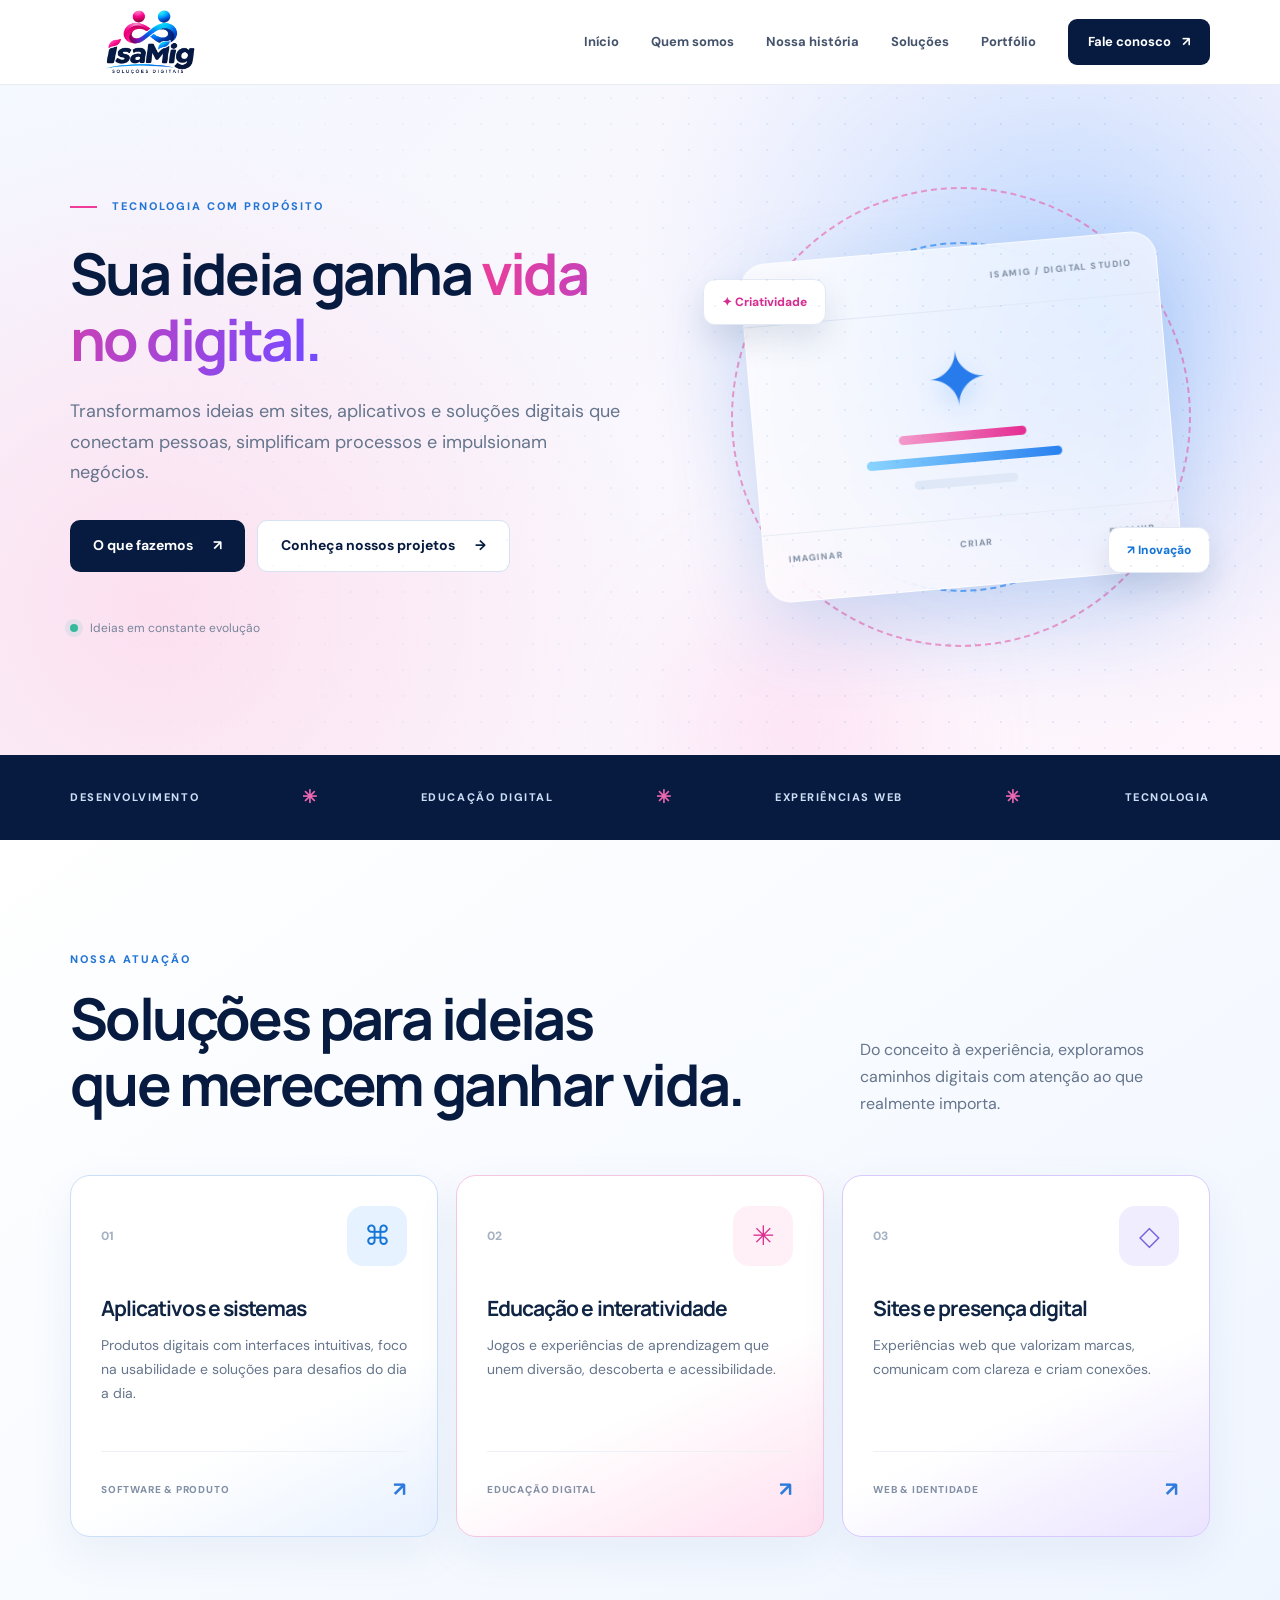
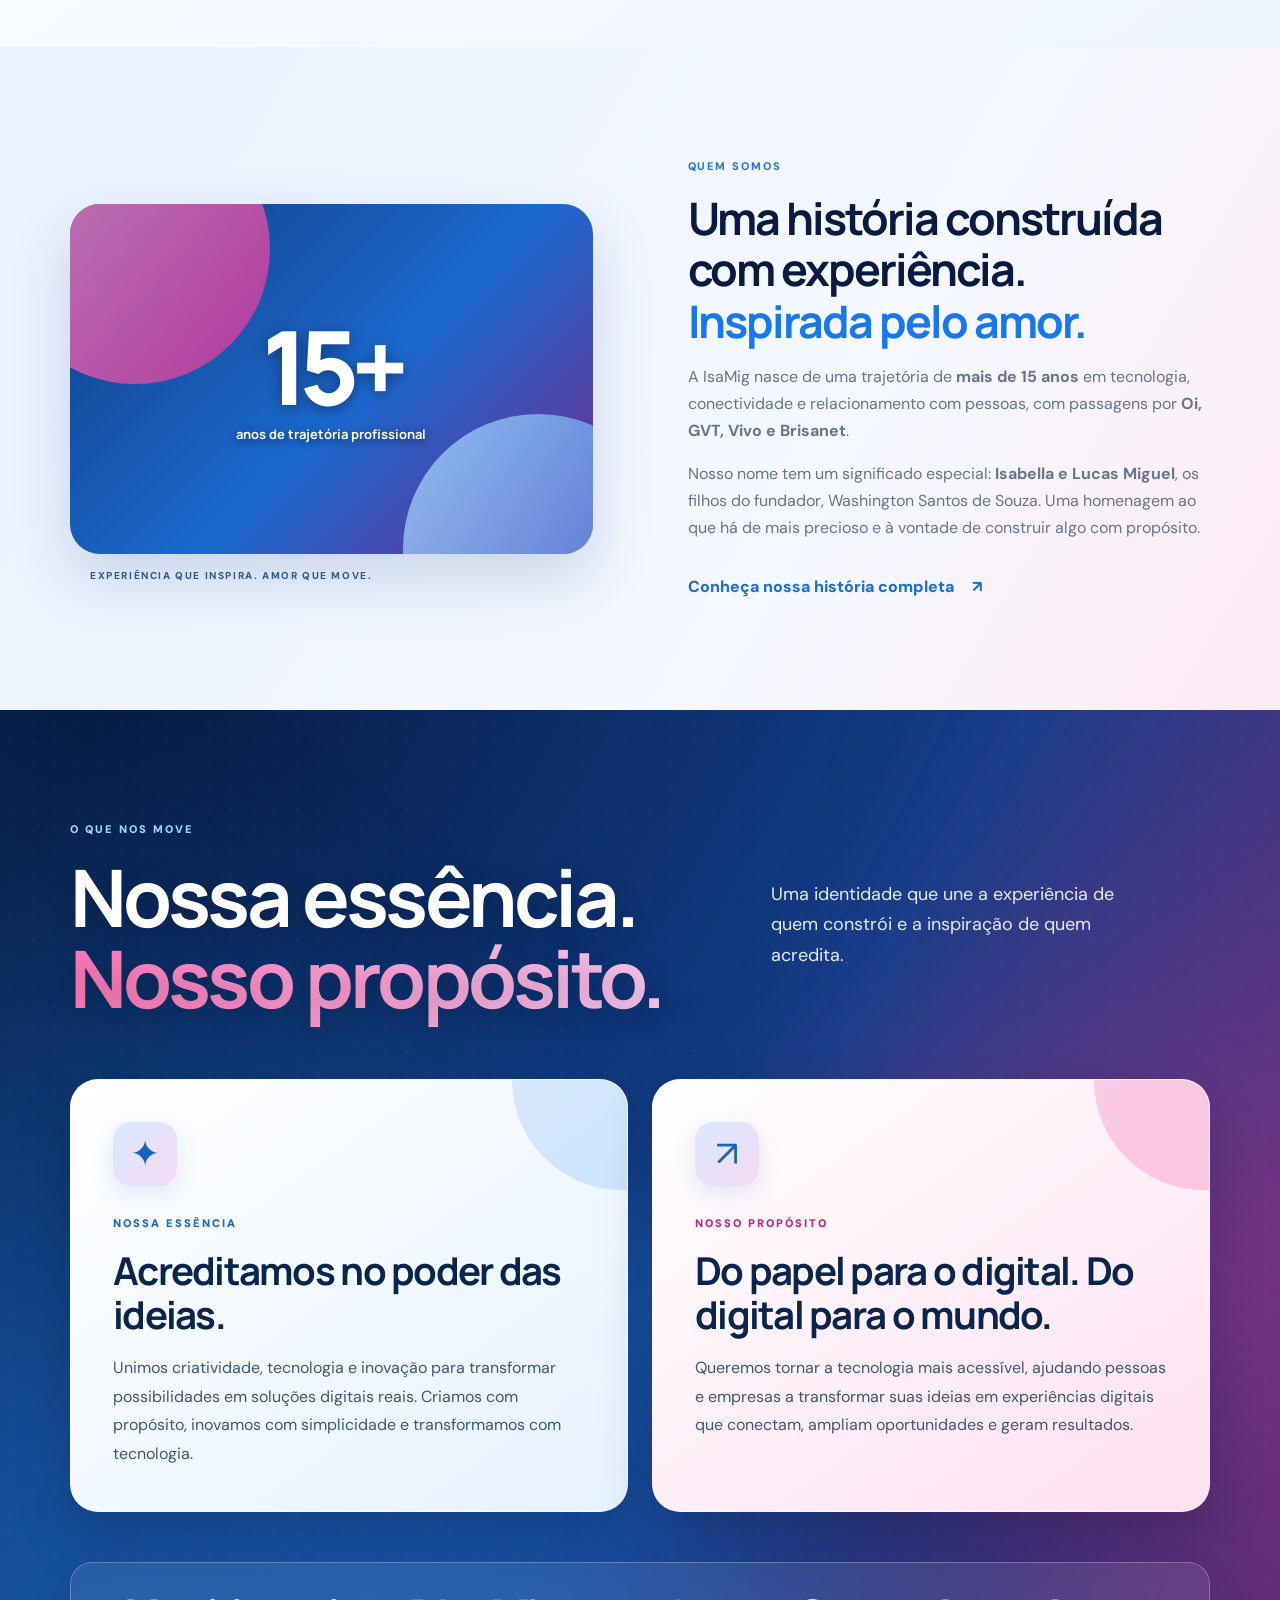
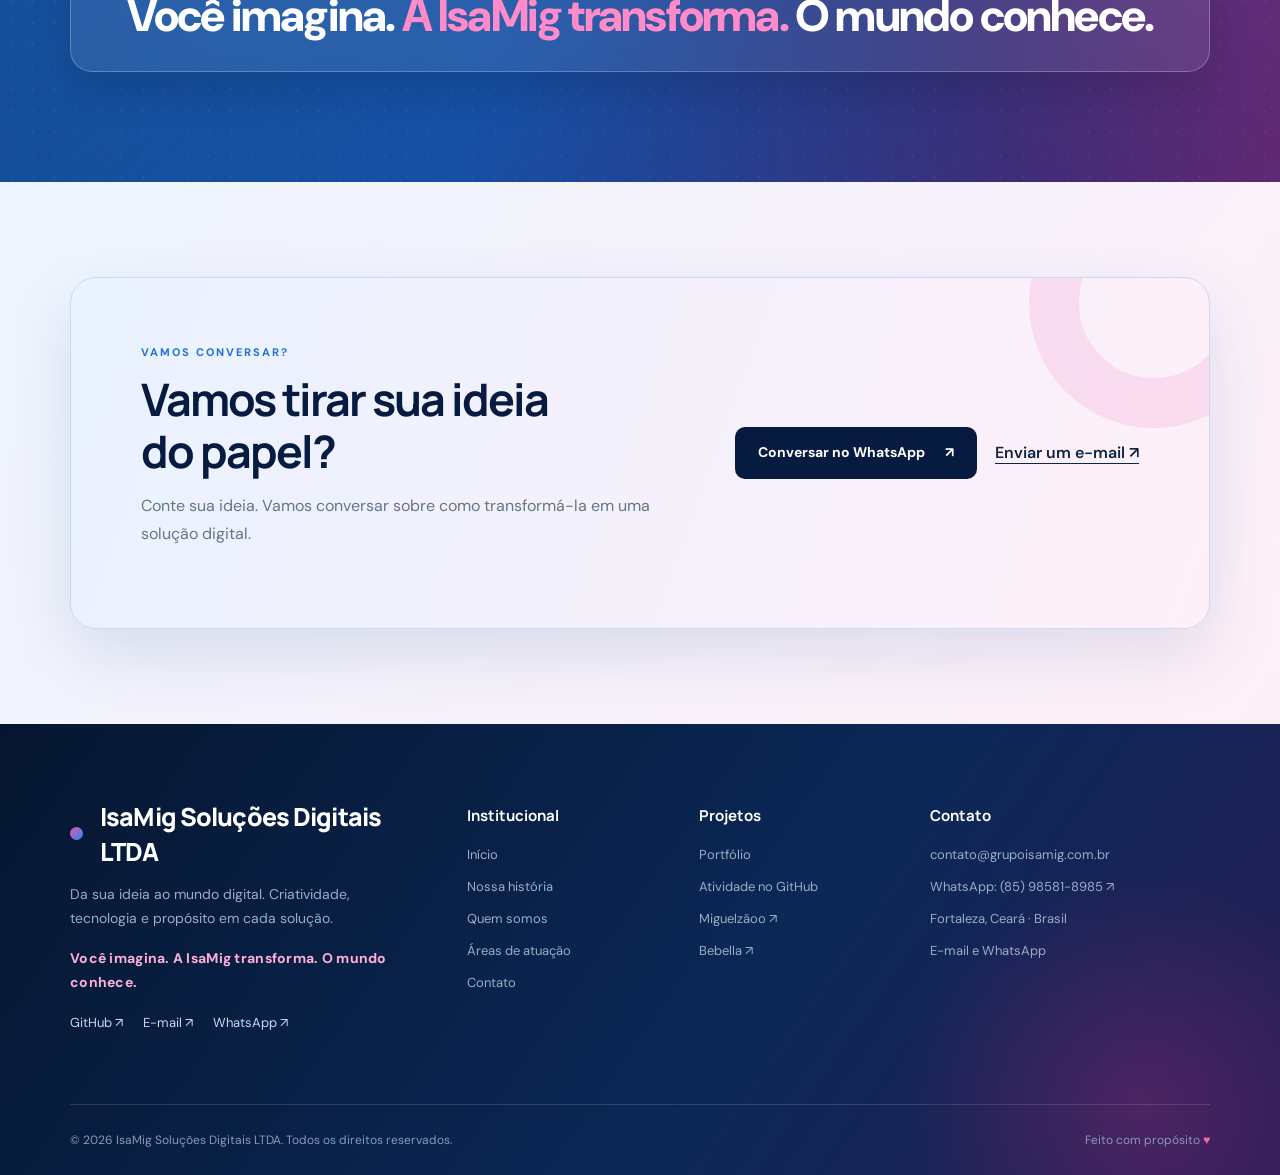
==== commit da9e2d05: "Add files via upload" ====
--- a/index.html
+++ b/index.html
@@ -1,4 +1,2 @@
-<!doctype html>
-<html lang="pt-BR"><head><meta charset="utf-8"><meta name="viewport" content="width=device-width,initial-scale=1"><meta name="theme-color" content="#0b1735"><meta name="description" content="Acesse seu e-mail corporativo IsaMig com segurança."><title>E-mail corporativo | Grupo IsaMig</title><style>
-:root{font-family:Inter,system-ui,-apple-system,Segoe UI,Arial,sans-serif;color:#15223c;background:#f4f7fc}*{box-sizing:border-box}body{margin:0;min-height:100vh;display:grid;place-items:center;padding:24px;background:radial-gradient(circle at 15% 10%,#e5edff,transparent 42%),radial-gradient(circle at 90% 90%,#fce9f4,transparent 37%),#f5f7fc}.card{width:min(100%,480px);background:#fff;border:1px solid #e7ebf2;border-radius:24px;padding:clamp(28px,6vw,48px);text-align:center;box-shadow:0 20px 60px #162b4a13}.logo{width:min(245px,80%);height:auto;max-height:125px;object-fit:contain}h1{font-size:clamp(24px,5vw,30px);margin:22px 0 10px;letter-spacing:-.8px}p{line-height:1.6;color:#637089;margin:0 0 28px}.btn{display:block;text-decoration:none;background:#1664d9;color:white;padding:17px 24px;border-radius:12px;font-weight:700;transition:background .2s,transform .2s}.btn:hover{background:#0c4fae;transform:translateY(-2px)}.note{font-size:13px;color:#69758b;margin:19px 0 0}.foot{font-size:13px;margin-top:28px}.foot a{color:#1762c5;text-decoration:none}.pill{display:inline-block;color:#185aa9;background:#edf4ff;padding:7px 12px;border-radius:30px;font-size:12px;font-weight:700;margin-top:16px}
-</style></head><body><main class="card"><a href="/" aria-label="Página inicial IsaMig"><img class="logo" src="/assets/isamig-logo.png" alt="IsaMig Soluções Digitais"></a><div class="pill">PORTAL DE E-MAIL CORPORATIVO</div><h1>Seu e-mail IsaMig</h1><p>Acesse suas mensagens profissionais com seu endereço de e-mail e senha individuais.</p><a class="btn" href="https://exp.mail.mailbux.com/" rel="noopener noreferrer">Acessar meu e-mail ↗</a><p class="note">Você será direcionado ao webmail seguro do Mailbux. A IsaMig não solicita nem armazena sua senha nesta página.</p><div class="foot"><a href="/">← Voltar ao site da IsaMig</a></div></main></body></html>
+<!DOCTYPE html>
+<html lang="pt-BR"><head><meta charset="utf-8"/><meta content="width=device-width,initial-scale=1" name="viewport"/><meta content="#071c43" name="theme-color"/><meta content="IsaMig Soluções Digitais — aplicativos, sistemas, educação e presença digital." name="description"/><title>Início | IsaMig Soluções Digitais</title><link href="assets/favicon-32.png" rel="icon" type="image/png"/><link href="assets/favicon-180.png" rel="apple-touch-icon"/><link href="assets/style.css" rel="stylesheet"/></head><body><header class="header"><div class="wrap header-inner"><a aria-label="IsaMig — Início" class="brand" href="/"><img alt="IsaMig Soluções Digitais" src="assets/isamig-logo.png"/></a><button aria-expanded="false" aria-label="Abrir menu" class="mobile-menu">☰</button><nav aria-label="Menu principal" class="nav"><a href="/">Início</a><a href="/#sobre">Quem somos</a><a href="/historia/">Nossa história</a><a href="/#solucoes">Soluções</a><a href="/portfolio/">Portfólio</a><a class="nav-cta" href="/#contato">Fale conosco <span>↗</span></a></nav></div></header><main><section class="hero"><div class="hero-glow glow-one"></div><div class="hero-glow glow-two"></div><div class="wrap hero-grid"><div class="hero-copy reveal"><div class="eyebrow"><span class="eyebrow-line"></span> TECNOLOGIA COM PROPÓSITO</div><h1>Sua ideia ganha <em>vida no digital.</em></h1><p>Transformamos ideias em sites, aplicativos e soluções digitais que conectam pessoas, simplificam processos e impulsionam negócios.</p><div class="actions"><a class="btn primary" href="#solucoes">O que fazemos <span>↗</span></a><a class="btn ghost" href="/portfolio/">Conheça nossos projetos <span>→</span></a></div><div class="hero-foot"><span class="pulse"></span> Ideias em constante evolução</div></div><div aria-hidden="true" class="hero-art reveal"><div class="orbit orbit-one"></div><div class="orbit orbit-two"></div><div class="glass-panel"><div class="panel-top"><span class="panel-dots"><i></i><i></i><i></i></span><span>ISAMIG / DIGITAL STUDIO</span></div><div class="art-center"><span class="art-symbol">✦</span><span class="art-line pink"></span><span class="art-line blue"></span><span class="art-line short"></span></div><div class="panel-bottom"><span>IMAGINAR</span><span>CRIAR</span><span>EVOLUIR</span></div></div><div class="floating-tag tag-a">✦ Criatividade</div><div class="floating-tag tag-b">↗ Inovação</div></div></div></section><section aria-label="Nossas especialidades" class="ribbon"><div class="wrap ribbon-inner"><span>DESENVOLVIMENTO</span><b>✳</b><span>EDUCAÇÃO DIGITAL</span><b>✳</b><span>EXPERIÊNCIAS WEB</span><b>✳</b><span>TECNOLOGIA</span></div></section><section class="section solutions" id="solucoes"><div class="wrap"><div class="section-head reveal"><div><div class="eyebrow">NOSSA ATUAÇÃO</div><h2>Soluções para ideias<br/>que merecem ganhar vida.</h2></div><p>Do conceito à experiência, exploramos caminhos digitais com atenção ao que realmente importa.</p></div><div class="service-grid"><article class="service reveal"><div class="service-top"><span class="service-num">01</span><span class="service-icon icon-blue">⌘</span></div><h3>Aplicativos e sistemas</h3><p>Produtos digitais com interfaces intuitivas, foco na usabilidade e soluções para desafios do dia a dia.</p><span class="service-bottom">SOFTWARE &amp; PRODUTO <span>↗</span></span></article><article class="service reveal"><div class="service-top"><span class="service-num">02</span><span class="service-icon icon-pink">✳</span></div><h3>Educação e interatividade</h3><p>Jogos e experiências de aprendizagem que unem diversão, descoberta e acessibilidade.</p><span class="service-bottom">EDUCAÇÃO DIGITAL <span>↗</span></span></article><article class="service reveal"><div class="service-top"><span class="service-num">03</span><span class="service-icon icon-purple">◇</span></div><h3>Sites e presença digital</h3><p>Experiências web que valorizam marcas, comunicam com clareza e criam conexões.</p><span class="service-bottom">WEB &amp; IDENTIDADE <span>↗</span></span></article></div></div></section><section class="section about" id="sobre"><div class="wrap about-grid"><div class="about-visual reveal"><div class="about-graphic"><div class="about-circle circle-pink"></div><div class="about-circle circle-blue"></div><div class="about-center"><span class="history-number" data-count="15">15+</span><small>anos de trajetória profissional</small></div></div><span class="about-caption">EXPERIÊNCIA QUE INSPIRA. AMOR QUE MOVE.</span></div><div class="about-copy reveal"><div class="eyebrow">QUEM SOMOS</div><h2>Uma história construída com experiência.<br/><em>Inspirada pelo amor.</em></h2><p>A IsaMig nasce de uma trajetória de <strong>mais de 15 anos</strong> em tecnologia, conectividade e relacionamento com pessoas, com passagens por <strong>Oi, GVT, Vivo e Brisanet</strong>.</p><p>Nosso nome tem um significado especial: <strong>Isabella e Lucas Miguel</strong>, os filhos do fundador, Washington Santos de Souza. Uma homenagem ao que há de mais precioso e à vontade de construir algo com propósito.</p><a class="text-link" href="/historia/">Conheça nossa história completa <span>↗</span></a></div></div></section><section class="section manifesto" id="essencia"><div class="wrap"><div class="section-head reveal"><div><div class="eyebrow">O QUE NOS MOVE</div><h2>Nossa essência.<br/><em>Nosso propósito.</em></h2></div><p>Uma identidade que une a experiência de quem constrói e a inspiração de quem acredita.</p></div><div class="values-grid"><article class="value-card reveal"><div class="value-icon">✦</div><div class="eyebrow">NOSSA ESSÊNCIA</div><h3>Acreditamos no poder das ideias.</h3><p>Unimos criatividade, tecnologia e inovação para transformar possibilidades em soluções digitais reais. Criamos com propósito, inovamos com simplicidade e transformamos com tecnologia.</p></article><article class="value-card reveal"><div class="value-icon">↗</div><div class="eyebrow">NOSSO PROPÓSITO</div><h3>Do papel para o digital. Do digital para o mundo.</h3><p>Queremos tornar a tecnologia mais acessível, ajudando pessoas e empresas a transformar suas ideias em experiências digitais que conectam, ampliam oportunidades e geram resultados.</p></article></div><div class="brand-statement reveal">Você imagina. <span>A IsaMig transforma.</span> O mundo conhece.</div></div></section><section class="section contact-section" id="contato"><div class="wrap"><div class="contact-box reveal"><div><div class="eyebrow">VAMOS CONVERSAR?</div><h2>Vamos tirar sua ideia<br/>do papel?</h2><p>Conte sua ideia. Vamos conversar sobre como transformá-la em uma solução digital.</p></div><div class="contact-actions"><a class="btn contact-btn" href="https://wa.me/5585985818985?text=Ol%C3%A1%21%20Quero%20conversar%20sobre%20uma%20solu%C3%A7%C3%A3o%20digital." rel="noopener noreferrer" target="_blank">Conversar no WhatsApp <span>↗</span></a><a class="contact-mail" href="mailto:contato@grupoisamig.com.br?subject=Contato%20pelo%20site%20IsaMig">Enviar um e-mail ↗</a></div><div class="contact-shape"></div></div></div></section></main><footer class="footer"><div class="wrap"><div class="footer-grid"><div class="footer-about"><div class="footer-name"><span class="brand-dot"></span> <span>IsaMig Soluções Digitais LTDA</span></div><p>Da sua ideia ao mundo digital. Criatividade, tecnologia e propósito em cada solução.</p><p class="footer-tagline">Você imagina. A IsaMig transforma. O mundo conhece.</p><div class="socials"><a href="https://github.com/washingtonOF" rel="noopener noreferrer" target="_blank">GitHub ↗</a><a href="mailto:contato@grupoisamig.com.br">E-mail ↗</a><a href="https://wa.me/5585985818985" rel="noopener noreferrer" target="_blank">WhatsApp ↗</a></div></div><div><h3>Institucional</h3><a href="/">Início</a><a href="/historia/">Nossa história</a><a href="/#sobre">Quem somos</a><a href="/#solucoes">Áreas de atuação</a><a href="/#contato">Contato</a></div><div><h3>Projetos</h3><a href="/portfolio/">Portfólio</a><a href="/portfolio/#github">Atividade no GitHub</a><a href="https://washingtonof.github.io/mundo-kids-miguelito/" rel="noopener noreferrer" target="_blank">Miguelzãoo ↗</a><a href="https://washingtonof.github.io/bebela-app/" rel="noopener noreferrer" target="_blank">Bebella ↗</a></div><div><h3>Contato</h3><a class="email" href="mailto:contato@grupoisamig.com.br">contato@grupoisamig.com.br</a><a href="https://wa.me/5585985818985" rel="noopener noreferrer" target="_blank">WhatsApp: (85) 98581-8985 ↗</a><span>Fortaleza, Ceará · Brasil</span><span>E-mail e WhatsApp</span></div></div><div class="footer-bottom"><span>© <span id="year"></span> IsaMig Soluções Digitais LTDA. Todos os direitos reservados.</span><span>Feito com propósito <span class="heart">♥</span></span></div></div></footer><script defer="" src="assets/site.js"></script></body></html>
--- a/assets/style.css
+++ b/assets/style.css
@@ -0,0 +1,63 @@
+@import url('https://fonts.googleapis.com/css2?family=DM+Sans:wght@400;500;600;700&family=Manrope:wght@400;500;600;700;800&display=swap');:root{--navy:#071b40;--ink:#102544;--muted:#65758b;--blue:#1978e8;--pink:#e72c92;--line:#e6ebf3}*{box-sizing:border-box}html{scroll-behavior:smooth}body{margin:0;color:var(--ink);background:#fff;font:16px/1.7 'DM Sans',sans-serif;overflow-x:hidden}a{text-decoration:none;color:inherit}button{font:inherit}h1,h2,h3{font-family:Manrope,sans-serif;letter-spacing:-.045em;line-height:1.15}p{color:var(--muted)}.wrap{max-width:1200px;padding:0 30px;margin:auto}.header{position:sticky;top:0;z-index:100;background:#ffffffed;backdrop-filter:blur(20px);border-bottom:1px solid #e8edf5}.header-inner{height:84px;display:flex;align-items:center;justify-content:space-between;gap:30px}.brand img{width:158px;display:block}.nav{display:flex;align-items:center;gap:32px}.nav a{font-weight:700;font-size:13px;color:#44536b;transition:color .2s}.nav a:hover{color:var(--blue)}.nav .nav-cta{padding:12px 20px;border-radius:9px;color:white;background:var(--navy)}.nav-cta span{margin-left:8px}.mobile-menu{display:none}.eyebrow{font-size:11px;font-weight:800;letter-spacing:.18em;color:#2375d5}.hero{min-height:670px;position:relative;overflow:hidden;background:linear-gradient(118deg,#f6f9ff 0%,#fff 52%,#f7f6ff 100%);display:flex;align-items:center}.hero-glow{position:absolute;pointer-events:none;border-radius:50%;filter:blur(70px);opacity:.3}.glow-one{width:350px;height:350px;background:#a2caff;right:5%;top:10%}.glow-two{width:230px;height:230px;background:#ffb5e2;right:29%;bottom:-90px}.hero-grid{position:relative;display:grid;grid-template-columns:1.07fr .93fr;align-items:center;gap:70px;width:100%;padding-top:85px;padding-bottom:90px}.hero h1{font-size:clamp(42px,4.5vw,68px);color:var(--navy);margin:24px 0}.hero h1 em,.about h2 em{font-style:normal;color:var(--blue)}.hero-copy>p{font-size:18px;max-width:550px}.eyebrow-line{display:inline-block;width:27px;height:2px;background:var(--pink);vertical-align:middle;margin-right:10px}.actions{display:flex;flex-wrap:wrap;gap:12px;margin-top:32px}.btn{display:inline-flex;align-items:center;justify-content:center;gap:20px;border-radius:10px;min-height:52px;padding:12px 23px;font-weight:700;font-size:14px;transition:transform .25s,box-shadow .25s}.btn:hover{transform:translateY(-3px);box-shadow:0 12px 26px #0b2c5120}.btn.primary{background:var(--navy);color:white}.btn.ghost{border:1px solid #d7e1ef;background:white;color:var(--navy)}.hero-foot{margin-top:46px;color:#77849a;font-size:12px}.pulse{display:inline-block;background:#36b99d;width:8px;height:8px;border-radius:50%;margin-right:9px;box-shadow:0 0 0 5px #36b99d1e}.hero-art{position:relative;min-height:420px;display:grid;place-items:center}.glass-panel{width:84%;height:340px;position:relative;z-index:2;border:1px solid #ffffffb9;border-radius:26px;background:linear-gradient(140deg,#ffffffb8,#ffffff63);box-shadow:0 35px 75px #2b4c8226;backdrop-filter:blur(18px);transform:rotate(-5deg);animation:float 7s ease-in-out infinite}.panel-top{height:62px;border-bottom:1px solid #dfe8f5;display:flex;align-items:center;justify-content:space-between;padding:0 24px;font-size:9px;font-weight:800;letter-spacing:.16em;color:#8090a5}.panel-dots{display:flex;gap:6px}.panel-dots i{width:8px;height:8px;background:#b6c7df;border-radius:50%}.panel-dots i:first-child{background:#e95c9f}.panel-dots i:nth-child(2){background:#f5c66d}.art-center{height:208px;display:flex;flex-direction:column;align-items:center;justify-content:center;gap:14px}.art-symbol{font-size:75px;color:#277bea;line-height:1;text-shadow:0 10px 22px #2485f535}.art-line{height:9px;border-radius:12px;width:47%;background:#dfe8f6}.art-line.pink{background:linear-gradient(90deg,#f39bcb,#e42c92);width:31%}.art-line.blue{background:linear-gradient(90deg,#8ad4ff,#2981ef)}.art-line.short{width:25%}.panel-bottom{display:flex;justify-content:space-between;border-top:1px solid #e5ebf4;padding:18px 24px;color:#8090a5;font-size:9px;font-weight:800;letter-spacing:.12em}.orbit{position:absolute;border-radius:50%;border:1px solid #c6d9f5}.orbit-one{width:460px;height:460px;animation:spin 30s linear infinite}.orbit-two{width:350px;height:350px;border-style:dashed;border-color:#e9c1de;animation:spin 25s linear reverse infinite}.floating-tag{position:absolute;z-index:3;background:white;border:1px solid #e3e9f4;box-shadow:0 15px 30px #213e6420;border-radius:12px;padding:12px 18px;font-weight:800;font-size:12px}.tag-a{top:17%;left:-2%;color:#d52d91}.tag-b{right:0;bottom:13%;color:#1775d7}.ribbon{background:var(--navy);color:#cdddf4}.ribbon-inner{min-height:85px;display:flex;align-items:center;justify-content:space-between;gap:15px;font-size:11px;letter-spacing:.14em;font-weight:800}.ribbon b{color:#ee67b1;font-size:18px}.section{padding:110px 0}.section-head{display:flex;justify-content:space-between;align-items:end;gap:50px;margin-bottom:42px}.section-head p{max-width:350px}.section h2{font-size:clamp(32px,3.5vw,49px);margin:16px 0;color:var(--navy)}.service-grid{display:grid;grid-template-columns:repeat(3,1fr);gap:18px}.service{border:1px solid #e5ebf4;border-radius:20px;padding:30px;background:#fff;transition:transform .3s,box-shadow .3s,border-color .3s}.service:hover{transform:translateY(-8px);box-shadow:0 25px 50px #15385b13;border-color:#b7d4f5}.service-top,.service-bottom{display:flex;justify-content:space-between;align-items:center}.service-num{color:#a5b1c2;font-size:12px;font-weight:800}.service-icon{display:grid;place-items:center;width:60px;height:60px;border-radius:16px;font-size:27px}.icon-blue{background:#e6f2ff;color:#1676d8}.icon-pink{background:#fff0f8;color:#dc2e90}.icon-purple{background:#f0edff;color:#7661da}.service h3{font-size:21px;margin:30px 0 12px}.service p{font-size:14px;min-height:95px}.service-bottom{border-top:1px solid #edf0f5;padding-top:20px;margin-top:22px;color:#8290a5;font-size:10px;letter-spacing:.08em;font-weight:800}.service-bottom span{font-size:20px;color:#2d7bdd}.about{background:#f5f8fc}.about-grid{display:grid;grid-template-columns:1fr 1fr;gap:95px;align-items:center}.about-visual{min-height:420px;display:grid;place-items:center;position:relative}.about-graphic{position:relative;width:100%;height:350px;border-radius:30px;background:#e9f0fb;overflow:hidden;display:grid;place-items:center}.about-circle{position:absolute;border-radius:50%;width:270px;height:270px;opacity:.75}.circle-pink{background:linear-gradient(130deg,#f5a2d2,#e62b94);left:-70px;top:-90px}.circle-blue{background:linear-gradient(120deg,#b3ddff,#317de7);right:-80px;bottom:-130px}.about-center{z-index:2;text-align:center;font:700 clamp(25px,3vw,39px)/1.2 Manrope;color:#071b40}.about-center strong{color:#176fd3}.about-caption{position:absolute;bottom:5px;left:20px;font-size:10px;letter-spacing:.16em;font-weight:800;color:#8391a5}.about-copy p{font-size:16px}.text-link{display:inline-block;color:#176fd3;font-weight:800;margin-top:15px}.text-link span{margin-left:14px}.manifesto{background:#0a214b;color:#fff;text-align:center;position:relative;overflow:hidden}.manifesto:before{content:'';position:absolute;width:500px;height:500px;background:#a6257b33;border-radius:50%;filter:blur(80px);top:-250px;left:-100px}.manifesto-inner{position:relative}.manifesto .eyebrow{color:#94bbff}.manifesto h2{color:white;font-size:clamp(39px,5vw,66px);margin:22px 0}.manifesto h2 span{color:#f08ac7}.manifesto p{color:#c6d4ea;max-width:570px;margin:auto}.contact-section{padding:95px 0}.contact-box{position:relative;overflow:hidden;border-radius:26px;background:linear-gradient(110deg,#e9f2ff,#fff0f8);padding:65px 70px;display:flex;align-items:center;justify-content:space-between;gap:35px}.contact-box h2{margin:12px 0}.contact-box p{max-width:520px}.contact-btn{background:var(--navy);color:#fff;white-space:nowrap;z-index:1}.contact-shape{position:absolute;right:-70px;top:-100px;width:250px;height:250px;border:50px solid #ef9bcf40;border-radius:50%}.footer{background:#07172f;color:#eaf2ff;padding:75px 0 0}.footer-grid{display:grid;grid-template-columns:1.7fr .9fr .9fr 1.35fr;gap:45px;padding-bottom:70px}.footer-name{font:800 28px Manrope;letter-spacing:-.05em}.brand-dot{display:inline-block;width:13px;height:13px;background:linear-gradient(130deg,#f052a8,#2488ff);border-radius:50%;margin-right:5px}.footer p{color:#9badc6;max-width:320px;font-size:14px}.footer h3{font-size:13px;letter-spacing:0;color:#fff;margin:8px 0 20px}.footer-grid>div>a,.footer-grid>div>span{display:block;color:#9badc6;font-size:13px;margin:10px 0;overflow-wrap:anywhere}.footer-grid a:hover{color:#f18ac5}.socials{display:flex;gap:20px}.socials a{color:#c9d8ef;font-size:13px}.footer-bottom{border-top:1px solid #ffffff21;padding:25px 0;display:flex;justify-content:space-between;gap:20px;color:#879bb9;font-size:12px}.heart{color:#f06da9}.reveal{opacity:0;transform:translateY(25px);transition:opacity .75s ease,transform .75s ease}.reveal.visible{opacity:1;transform:translateY(0)}@keyframes float{0%,100%{transform:translateY(0) rotate(-5deg)}50%{transform:translateY(-14px) rotate(-4deg)}}@keyframes spin{to{transform:rotate(360deg)}}.page-hero{padding:95px 0;background:linear-gradient(110deg,#eff5ff,#fff4fa)}.page-hero h1{font-size:clamp(40px,5vw,66px);margin:15px 0}.page-hero p{max-width:680px}.section-intro{margin-bottom:32px}.projects{display:grid;grid-template-columns:repeat(auto-fit,minmax(270px,1fr));gap:18px}.project{padding:28px;border:1px solid #e4eaf3;border-radius:18px;background:#fff;transition:transform .2s}.project:hover{transform:translateY(-4px)}.project .type{font-size:11px;font-weight:800;color:#267de0}.project h3{font-size:21px}.project a{font-weight:800;color:#1674dc}.soft{background:#f6f9fd}.activity{padding:30px;border:1px solid #e2eaf4;border-radius:18px;background:white}.metrics{display:grid;grid-template-columns:repeat(3,1fr);gap:16px}.metric{padding:22px;background:#f2f6fc;border-radius:12px}.metric strong{display:block;font-size:32px;color:#102544}.metric span,.small{font-size:12px;color:#65758b}.activity .btn{margin-top:20px;border:1px solid #dbe5f1}.activity .btn.secondary{background:white}@media(max-width:900px){.hero-grid,.about-grid{grid-template-columns:1fr;gap:35px}.hero-art{min-height:360px}.hero-grid{padding-top:75px}.service-grid{grid-template-columns:1fr}.service p{min-height:0}.footer-grid{grid-template-columns:1fr 1fr}.section-head{display:block}.ribbon-inner{flex-wrap:wrap;justify-content:center;padding-top:20px;padding-bottom:20px}.header-inner{height:75px}.mobile-menu{display:block;border:0;background:#edf4ff;border-radius:8px;padding:7px 12px;font-size:21px}.nav{display:none;position:absolute;top:75px;left:0;right:0;background:white;padding:25px 30px;flex-direction:column;align-items:stretch;gap:15px;border-bottom:1px solid #e2eaf5;box-shadow:0 15px 25px #0b2c5115}.nav.open{display:flex}.nav .nav-cta{text-align:center}}@media(max-width:600px){.wrap{padding:0 20px}.section{padding:75px 0}.hero h1{font-size:42px}.hero-art{min-height:280px}.glass-panel{height:270px}.art-center{height:150px}.orbit-one{width:310px;height:310px}.orbit-two{width:250px;height:250px}.floating-tag{font-size:10px}.contact-box{padding:40px 25px;display:block}.contact-btn{margin-top:15px}.footer-grid{grid-template-columns:1fr 1fr;gap:28px}.footer-about{grid-column:1/-1}.footer-bottom{flex-direction:column}.metrics{grid-template-columns:1fr}.brand img{width:137px}}@media(prefers-reduced-motion:reduce){*,*:before,*:after{animation:none!important;scroll-behavior:auto!important;transition:none!important}.reveal{opacity:1;transform:none}}
+/* Contato institucional V5 */
+.contact-actions{display:flex;align-items:center;gap:18px;flex-wrap:wrap;position:relative;z-index:2}.contact-mail{color:inherit;text-decoration:underline;text-underline-offset:5px;font-weight:600}.contact-mail:hover{opacity:.75}
+
+/* V6 — animações visíveis, contínuas e acessíveis */
+html{scroll-behavior:smooth}.hero{overflow:hidden}.hero h1 em{background:linear-gradient(110deg,#ef3e96,#7849ff,#1684f8,#ef3e96);background-size:300% auto;-webkit-background-clip:text;background-clip:text;color:transparent;animation:headlineFlow 5s linear infinite}.hero-art{animation:heroFloat 4.2s ease-in-out infinite}.glass-panel{animation:panelSwing 7s ease-in-out infinite;box-shadow:0 28px 85px #1a6acc33}.orbit-one{animation:orbitSpin 16s linear infinite!important;border:2px dashed #f04b9d88}.orbit-two{animation:orbitSpin 10s linear infinite reverse!important;border:2px dashed #2085f4aa}.floating-tag.tag-a{animation:tagBounce 2.8s ease-in-out infinite}.floating-tag.tag-b{animation:tagBounce 3.2s ease-in-out infinite reverse}.hero-glow{animation:glowDrift 7s ease-in-out infinite alternate}.glow-two{animation-delay:-3s}.ribbon{overflow:hidden}.ribbon-inner{animation:ribbonPulse 3.5s ease-in-out infinite}.service{transition:transform .4s cubic-bezier(.2,.8,.2,1),box-shadow .4s,border-color .4s}.service:hover{transform:translateY(-16px) rotate(-1deg);box-shadow:0 24px 60px #185fc52b;border-color:#9ac5ff}.service:nth-child(2):hover{transform:translateY(-16px) rotate(1deg)}.about-circle.circle-pink{animation:circleDrift 4s ease-in-out infinite alternate}.about-circle.circle-blue{animation:circleDrift 4s ease-in-out infinite alternate-reverse}.reveal{transition:opacity .85s ease,transform .85s cubic-bezier(.2,.7,.2,1)!important;transform:translateY(75px) scale(.95)!important;opacity:0!important}.reveal.visible{transform:translateY(0) scale(1)!important;opacity:1!important}.service-grid .service:nth-child(2){transition-delay:.16s!important}.service-grid .service:nth-child(3){transition-delay:.32s!important}.value-card:nth-child(2){transition-delay:.18s!important}.values-grid{display:grid;grid-template-columns:repeat(2,minmax(0,1fr));gap:25px;margin-top:45px}.value-card{background:white;border:1px solid #dce8f8;border-radius:24px;padding:42px;box-shadow:0 12px 40px #102f5b0b;transition:transform .5s,box-shadow .5s}.value-card:hover{transform:translateY(-12px)!important;box-shadow:0 24px 70px #245eb522}.value-icon{display:grid;place-items:center;width:64px;height:64px;background:linear-gradient(135deg,#ffe1ef,#dceaff);border-radius:18px;font-size:36px;color:#1664bd;margin-bottom:28px;animation:iconWiggle 3s ease-in-out infinite}.value-card:nth-child(2) .value-icon{animation-delay:-1.5s}.value-card h3{font-size:clamp(24px,2.7vw,35px);line-height:1.16;color:#0a2549;margin:16px 0}.value-card p{color:#60718b;line-height:1.8}.brand-statement{font-weight:850;font-size:clamp(24px,3.8vw,48px);line-height:1.2;letter-spacing:-.04em;margin-top:50px;text-align:center;color:#0b284f}.brand-statement span{color:#e74191}.manifesto{background:linear-gradient(135deg,#f1f7ff,#fff5fb)!important;color:#0c2a50!important}.manifesto h2{color:#0c2a50!important}.history-number{font-size:clamp(58px,8vw,110px);font-weight:900;letter-spacing:-.08em;line-height:1;color:#fff}.about-center small{display:block;font-size:13px;color:#fff;margin-top:10px}.story-hero{min-height:530px;display:flex;align-items:center;position:relative;overflow:hidden;background:radial-gradient(circle at 80% 15%,#273b99 0,transparent 38%),linear-gradient(125deg,#071c43,#11366a 65%,#4b205d);color:#fff}.story-hero-content{position:relative;z-index:2;padding:120px 0}.story-hero h1{font-size:clamp(46px,6.5vw,85px);line-height:1.08;letter-spacing:-.055em;margin:20px 0}.story-hero h1 em{color:#ff78bc;font-style:normal}.story-hero p{font-size:20px;color:#d5e2f6;max-width:650px;margin-bottom:28px}.story-spark{position:absolute;font-size:240px;opacity:.18;color:#fff;animation:orbitSpin 18s linear infinite}.story-spark.s1{right:8%;top:0}.story-spark.s2{right:22%;bottom:-150px;animation-direction:reverse}.story-layout{display:grid;grid-template-columns:.8fr 1.2fr;gap:9%;align-items:start}.story-aside{position:relative}.story-big{font-size:clamp(110px,16vw,215px);font-weight:900;line-height:1;letter-spacing:-.09em;color:#176ee1}.story-big span{font-size:.45em;color:#ed479a}.story-companies{font-weight:800;color:#64748b;margin-top:35px}.story-companies span{color:#e84e9b;padding:0 8px}.story-text h2{font-size:clamp(32px,4vw,52px);line-height:1.13;letter-spacing:-.04em;margin-bottom:26px}.story-text p{font-size:17px;color:#5b6e86;line-height:1.85;margin-bottom:18px}.story-family{background:linear-gradient(125deg,#fff0f7,#eef5ff)}.name-composition{display:flex;gap:15px;align-items:center;font-size:clamp(55px,7vw,110px);font-weight:900;letter-spacing:-.07em}.name-composition span:first-child{color:#e94197}.name-composition span:last-child{color:#1879e9}.name-composition b{font-size:.5em;color:#142c50}.family-quote{font-size:25px;font-weight:800;color:#153e7a;border-left:5px solid #ed499c;padding:18px 24px;margin-top:35px;background:#fff9}.story-purpose{text-align:center;background:#eef5ff}.story-purpose h2{font-size:clamp(38px,5.5vw,70px);line-height:1.1}.story-purpose h2 em{color:#e64097;font-style:normal}.story-purpose p{font-size:18px;line-height:1.8;max-width:790px;margin:25px auto;color:#586c85}.story-purpose .btn{margin-top:30px}.btn.primary{position:relative;overflow:hidden}.btn.primary:after{content:"";position:absolute;inset:-100% auto -100% -50%;width:30%;background:linear-gradient(90deg,transparent,#ffffff70,transparent);transform:rotate(20deg);animation:buttonShine 4s ease-in-out infinite;pointer-events:none}@keyframes headlineFlow{to{background-position:300% center}}@keyframes heroFloat{0%,100%{transform:translateY(0)}50%{transform:translateY(-26px)}}@keyframes panelSwing{0%,100%{transform:rotate(-2deg)}50%{transform:rotate(3deg)}}@keyframes orbitSpin{to{transform:rotate(360deg)}}@keyframes tagBounce{0%,100%{translate:0 0}50%{translate:0 -24px}}@keyframes glowDrift{to{transform:translate(90px,55px) scale(1.25)}}@keyframes ribbonPulse{0%,100%{opacity:1;letter-spacing:0}50%{opacity:.7;letter-spacing:.08em}}@keyframes circleDrift{to{transform:translate(25px,-20px) scale(1.08)}}@keyframes iconWiggle{0%,100%{transform:rotate(-8deg)}50%{transform:rotate(10deg) scale(1.12)}}@keyframes buttonShine{0%,60%{left:-50%}100%{left:130%}}@media(max-width:850px){.values-grid,.story-layout{grid-template-columns:1fr}.story-layout{gap:40px}.story-hero-content{padding:100px 0}.story-big{font-size:120px}}@media(prefers-reduced-motion:reduce){.reveal,.reveal.visible{opacity:1!important;transform:none!important}.hero-art,.glass-panel,.orbit-one,.orbit-two,.floating-tag,.hero-glow,.value-icon,.story-spark,.btn.primary:after,.hero h1 em,.about-circle{animation:none!important}}
+
+/* V7 — strong visual identity, accessible motion and readable typography */
+:root{--navy:#071b40;--blue:#1777ee;--pink:#ef3c9b}
+body{background:#f7faff}
+.hero{background:radial-gradient(circle at 85% 30%,#a3c9ff80,transparent 38%),radial-gradient(circle at 12% 78%,#ffd4e9aa,transparent 40%),linear-gradient(135deg,#f4f8ff,#fff5fc)}
+.hero:after{content:'';position:absolute;inset:0;pointer-events:none;background-image:radial-gradient(#237ee51c 1.3px,transparent 1.3px);background-size:26px 26px;mask-image:linear-gradient(90deg,transparent,#000 70%);animation:patternShift 15s linear infinite}
+.solutions{background:linear-gradient(145deg,#fff,#eff5ff)}
+.service{background:linear-gradient(155deg,#fff 65%,#e8f1ff);border:1px solid #cbdff9;box-shadow:0 16px 45px #194e9712}
+.service:nth-child(2){background:linear-gradient(155deg,#fff 60%,#ffdfef);border-color:#f5c6df}
+.service:nth-child(3){background:linear-gradient(155deg,#fff 60%,#eae3ff);border-color:#d8c9ff}
+.about{background:linear-gradient(120deg,#e9f2ff,#f5f8ff 65%,#ffeaf4)}
+.about-graphic{background:linear-gradient(135deg,#123d80,#1b69cf 55%,#76288d)!important;box-shadow:0 25px 60px #0e397b2c}
+.about-center{position:relative;z-index:3;text-shadow:0 3px 15px #0006}
+.about-center small{font-weight:700;color:#fff!important;text-shadow:0 2px 9px #0008}
+.about-caption{color:#33568c;font-weight:800}
+.manifesto{position:relative!important;background:linear-gradient(118deg,#061b41 5%,#123d89 55%,#51256e 100%)!important;color:#fff!important;text-align:left!important;isolation:isolate}
+.manifesto:before{content:'';position:absolute;inset:-35%;width:auto;height:auto;border-radius:0;background:conic-gradient(from 20deg at 55% 48%,transparent 0deg,#ea439b55 75deg,transparent 135deg,#268eff66 225deg,transparent 290deg);filter:blur(70px);animation:manifestoAurora 12s linear infinite;z-index:-1}
+.manifesto:after{content:'';position:absolute;inset:0;pointer-events:none;background-image:radial-gradient(#ffffff24 1px,transparent 1px);background-size:22px 22px;opacity:.35}
+.manifesto>.wrap{position:relative;z-index:1}
+.manifesto .section-head{align-items:end}
+.manifesto .eyebrow{color:#9ed4ff!important;font-weight:900;letter-spacing:.18em}
+.manifesto h2{color:#fff!important;font-size:clamp(48px,6.2vw,84px)!important;line-height:1.03;margin:17px 0 10px;text-shadow:0 7px 28px #0003}
+.manifesto h2 em{font-style:normal;color:#ff8dc7!important;background:linear-gradient(90deg,#ff7ab9,#f8c7f0,#8bc7ff,#ff7ab9);background-size:300% auto;-webkit-background-clip:text;background-clip:text;-webkit-text-fill-color:transparent;animation:headlineFlow 5s linear infinite}
+.manifesto .section-head>p{color:#e5ecff!important;font-size:18px;max-width:380px}
+.values-grid{gap:24px;margin-top:50px}
+.value-card{position:relative;overflow:hidden;border:1px solid #ffffff66!important;border-radius:28px;background:linear-gradient(145deg,#fff,#e6f2ff)!important;padding:42px;box-shadow:0 25px 55px #0003;animation:valueFloat 5s ease-in-out infinite;transition:box-shadow .3s,border-color .3s!important}
+.value-card:nth-child(2){background:linear-gradient(145deg,#fff,#ffe0f0)!important;animation-delay:-2.5s}
+.value-card:before{content:'';position:absolute;width:220px;height:220px;border-radius:50%;right:-105px;top:-110px;background:#2a87f32a;animation:blobBounce 4s ease-in-out infinite alternate}
+.value-card:nth-child(2):before{background:#e62c9333}
+.value-card .eyebrow{color:#1467c6!important}
+.value-card:nth-child(2) .eyebrow{color:#bd2777!important}
+.value-card h3{color:#08264d!important;font-size:clamp(27px,3vw,39px)!important}
+.value-card p{color:#3d5876!important;font-size:16px;line-height:1.8}
+.value-card .value-icon{background:linear-gradient(135deg,#d8eaff,#f6d9f3);box-shadow:0 7px 22px #1a60ac22}
+.brand-statement{background:#ffffff16;border:1px solid #ffffff40;border-radius:22px;padding:27px 20px;color:#fff!important;backdrop-filter:blur(9px);font-size:clamp(24px,3.5vw,45px);box-shadow:0 18px 40px #0002}
+.brand-statement span{color:#ff8bc9!important}
+.contact-section{background:linear-gradient(130deg,#eef5ff,#fff0f8)}
+.contact-box{border:1px solid #c5daf7;box-shadow:0 25px 70px #133d7d20}
+.footer{background:linear-gradient(125deg,#061630,#0b2857 60%,#271d55)!important;position:relative;overflow:hidden}
+.footer:before{content:'';position:absolute;right:-100px;bottom:-170px;width:480px;height:480px;border-radius:50%;background:radial-gradient(circle,#d42f8a40,transparent 70%);animation:footerGlow 6s ease-in-out infinite alternate;pointer-events:none}
+.footer-grid,.footer-bottom{position:relative;z-index:1}
+.footer-name{display:flex;align-items:center;gap:12px;font:800 clamp(18px,2vw,25px) Manrope,sans-serif!important;letter-spacing:-.035em!important;line-height:1.25;color:#fff;max-width:330px}
+.footer-name .brand-dot{flex:none}
+.footer-about p{max-width:350px}
+.footer-grid h3{color:#fff;font-size:15px}
+.footer-grid a{transition:color .2s,transform .2s;display:block}
+.footer-grid a:hover{color:#ff9fd0;transform:translateX(4px)}
+.socials a{display:inline-block}
+.footer-tagline{margin:17px 0;color:#ffafd8!important;font-weight:700;font-size:13px;letter-spacing:.02em}
+.section-head h2{font-size:clamp(36px,4.5vw,62px)}
+@keyframes manifestoAurora{to{transform:rotate(360deg)}}
+@keyframes valueFloat{0%,100%{transform:translateY(0)}50%{transform:translateY(-16px)}}
+@keyframes blobBounce{to{transform:translate(-30px,35px) scale(1.3)}}
+@keyframes patternShift{to{background-position:100px 50px}}
+@keyframes footerGlow{to{transform:translate(-100px,-80px) scale(1.2)}}
+@media(max-width:850px){.manifesto .section-head>p{max-width:none}.values-grid{grid-template-columns:1fr}.value-card{animation-duration:6s}.manifesto h2{font-size:clamp(42px,9vw,70px)!important}}
+@media(prefers-reduced-motion:reduce){.manifesto:before,.manifesto h2 em,.value-card,.value-card:before,.footer:before,.hero:after{animation:none!important}}
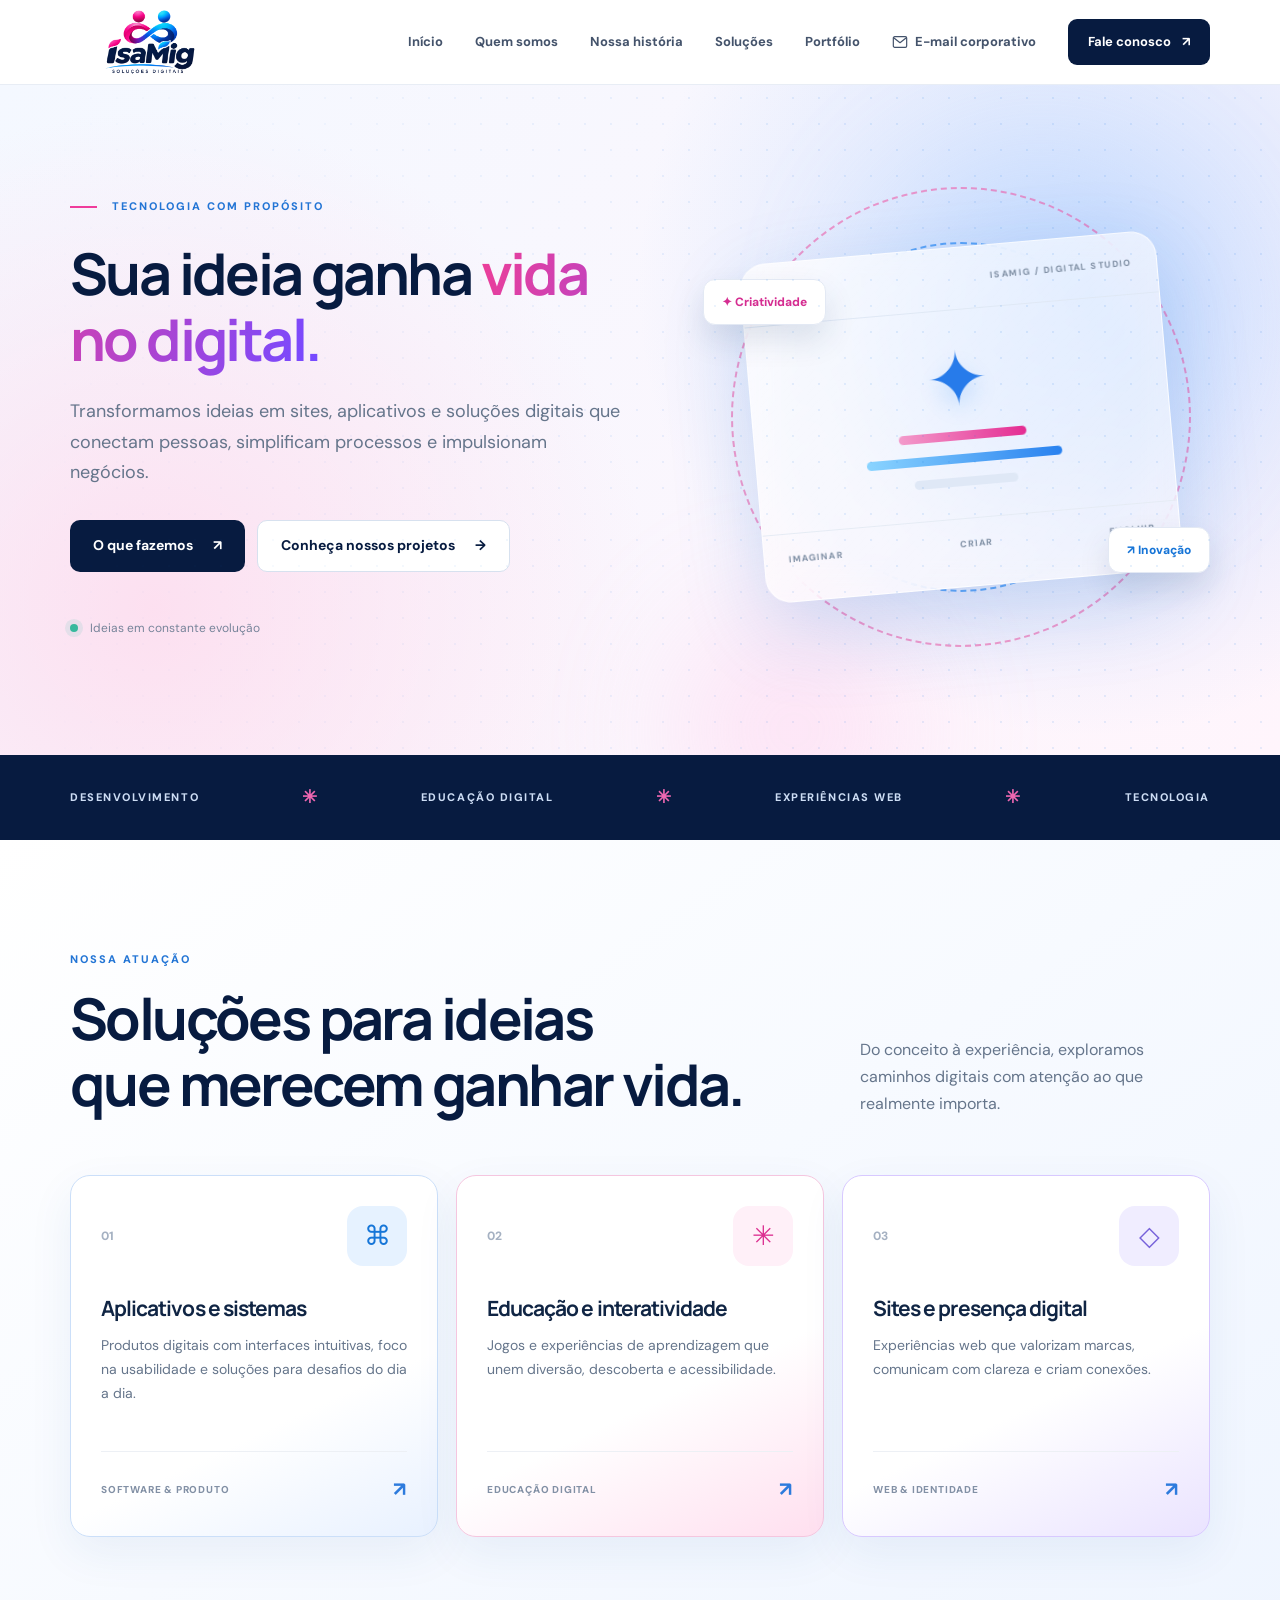
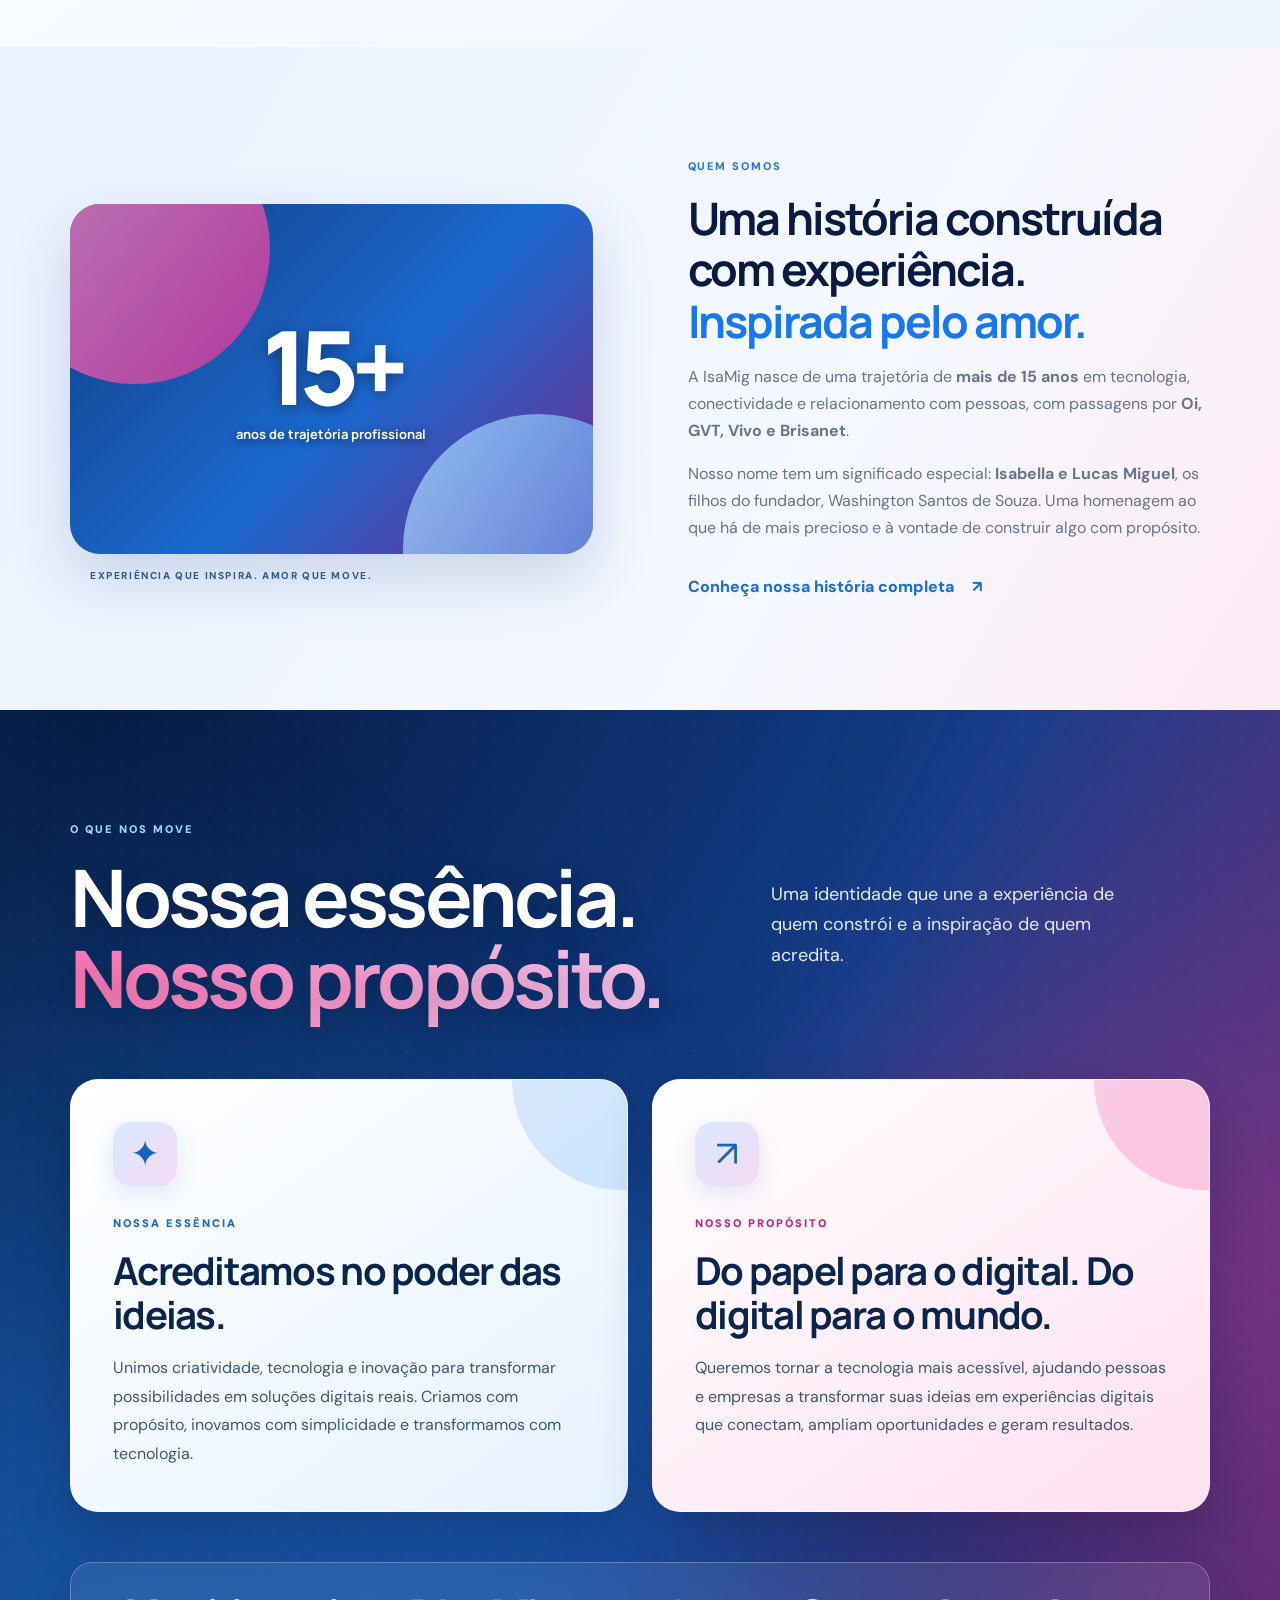
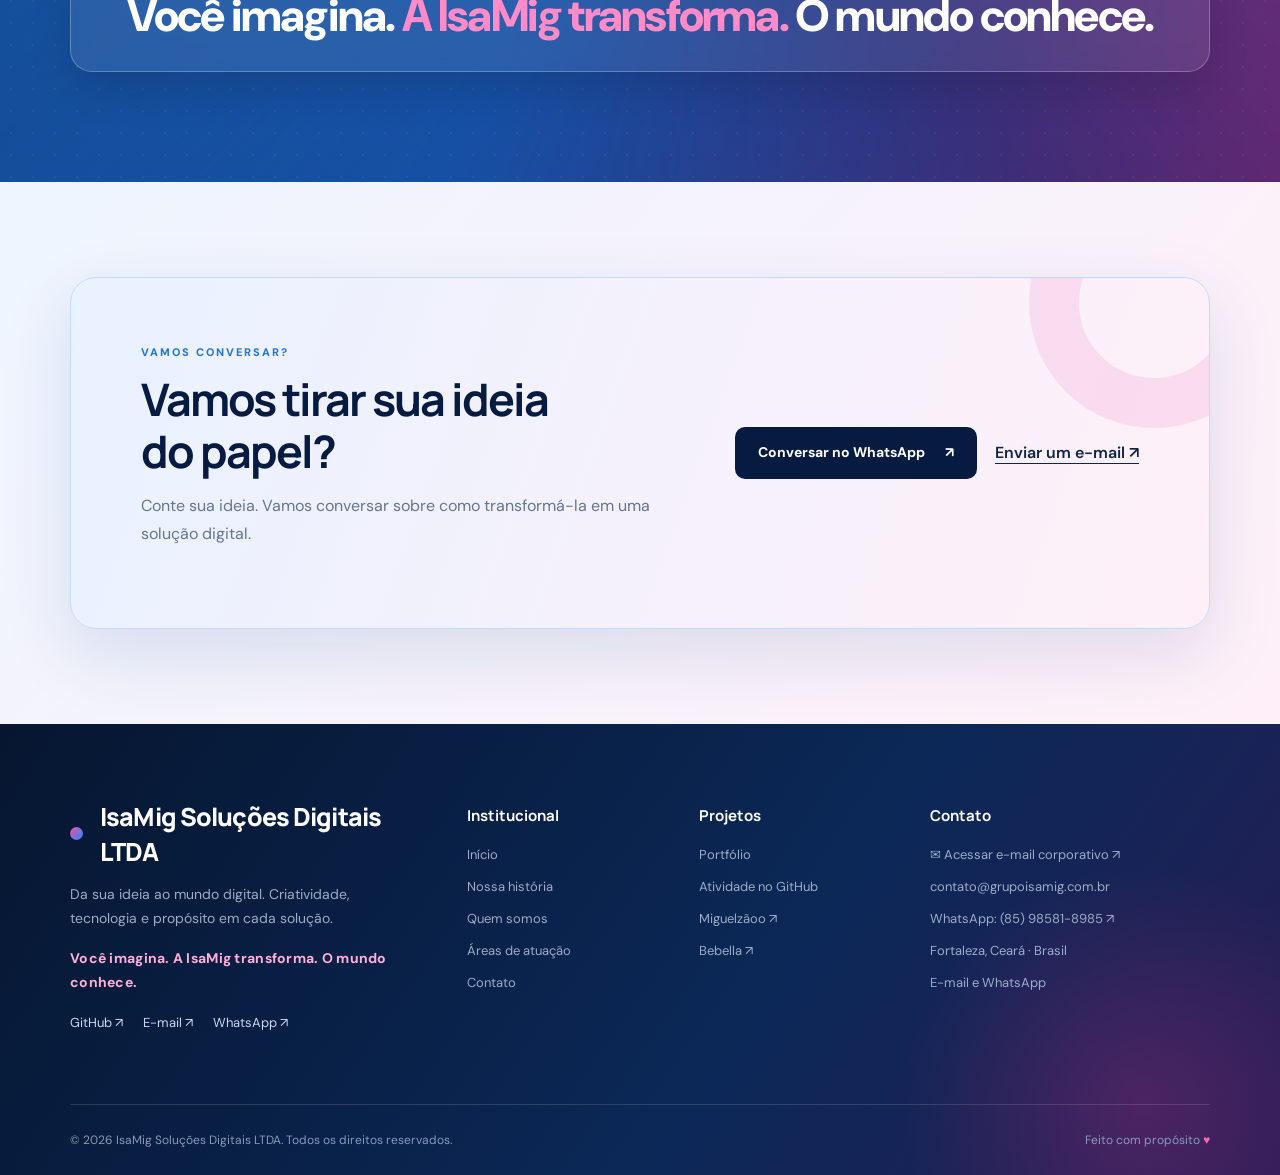
==== commit 4c665107: "Add files via upload" ====
--- a/index.html
+++ b/index.html
@@ -1,2 +1,2 @@
 <!DOCTYPE html>
-<html lang="pt-BR"><head><meta charset="utf-8"/><meta content="width=device-width,initial-scale=1" name="viewport"/><meta content="#071c43" name="theme-color"/><meta content="IsaMig Soluções Digitais — aplicativos, sistemas, educação e presença digital." name="description"/><title>Início | IsaMig Soluções Digitais</title><link href="assets/favicon-32.png" rel="icon" type="image/png"/><link href="assets/favicon-180.png" rel="apple-touch-icon"/><link href="assets/style.css" rel="stylesheet"/></head><body><header class="header"><div class="wrap header-inner"><a aria-label="IsaMig — Início" class="brand" href="/"><img alt="IsaMig Soluções Digitais" src="assets/isamig-logo.png"/></a><button aria-expanded="false" aria-label="Abrir menu" class="mobile-menu">☰</button><nav aria-label="Menu principal" class="nav"><a href="/">Início</a><a href="/#sobre">Quem somos</a><a href="/historia/">Nossa história</a><a href="/#solucoes">Soluções</a><a href="/portfolio/">Portfólio</a><a class="nav-cta" href="/#contato">Fale conosco <span>↗</span></a></nav></div></header><main><section class="hero"><div class="hero-glow glow-one"></div><div class="hero-glow glow-two"></div><div class="wrap hero-grid"><div class="hero-copy reveal"><div class="eyebrow"><span class="eyebrow-line"></span> TECNOLOGIA COM PROPÓSITO</div><h1>Sua ideia ganha <em>vida no digital.</em></h1><p>Transformamos ideias em sites, aplicativos e soluções digitais que conectam pessoas, simplificam processos e impulsionam negócios.</p><div class="actions"><a class="btn primary" href="#solucoes">O que fazemos <span>↗</span></a><a class="btn ghost" href="/portfolio/">Conheça nossos projetos <span>→</span></a></div><div class="hero-foot"><span class="pulse"></span> Ideias em constante evolução</div></div><div aria-hidden="true" class="hero-art reveal"><div class="orbit orbit-one"></div><div class="orbit orbit-two"></div><div class="glass-panel"><div class="panel-top"><span class="panel-dots"><i></i><i></i><i></i></span><span>ISAMIG / DIGITAL STUDIO</span></div><div class="art-center"><span class="art-symbol">✦</span><span class="art-line pink"></span><span class="art-line blue"></span><span class="art-line short"></span></div><div class="panel-bottom"><span>IMAGINAR</span><span>CRIAR</span><span>EVOLUIR</span></div></div><div class="floating-tag tag-a">✦ Criatividade</div><div class="floating-tag tag-b">↗ Inovação</div></div></div></section><section aria-label="Nossas especialidades" class="ribbon"><div class="wrap ribbon-inner"><span>DESENVOLVIMENTO</span><b>✳</b><span>EDUCAÇÃO DIGITAL</span><b>✳</b><span>EXPERIÊNCIAS WEB</span><b>✳</b><span>TECNOLOGIA</span></div></section><section class="section solutions" id="solucoes"><div class="wrap"><div class="section-head reveal"><div><div class="eyebrow">NOSSA ATUAÇÃO</div><h2>Soluções para ideias<br/>que merecem ganhar vida.</h2></div><p>Do conceito à experiência, exploramos caminhos digitais com atenção ao que realmente importa.</p></div><div class="service-grid"><article class="service reveal"><div class="service-top"><span class="service-num">01</span><span class="service-icon icon-blue">⌘</span></div><h3>Aplicativos e sistemas</h3><p>Produtos digitais com interfaces intuitivas, foco na usabilidade e soluções para desafios do dia a dia.</p><span class="service-bottom">SOFTWARE &amp; PRODUTO <span>↗</span></span></article><article class="service reveal"><div class="service-top"><span class="service-num">02</span><span class="service-icon icon-pink">✳</span></div><h3>Educação e interatividade</h3><p>Jogos e experiências de aprendizagem que unem diversão, descoberta e acessibilidade.</p><span class="service-bottom">EDUCAÇÃO DIGITAL <span>↗</span></span></article><article class="service reveal"><div class="service-top"><span class="service-num">03</span><span class="service-icon icon-purple">◇</span></div><h3>Sites e presença digital</h3><p>Experiências web que valorizam marcas, comunicam com clareza e criam conexões.</p><span class="service-bottom">WEB &amp; IDENTIDADE <span>↗</span></span></article></div></div></section><section class="section about" id="sobre"><div class="wrap about-grid"><div class="about-visual reveal"><div class="about-graphic"><div class="about-circle circle-pink"></div><div class="about-circle circle-blue"></div><div class="about-center"><span class="history-number" data-count="15">15+</span><small>anos de trajetória profissional</small></div></div><span class="about-caption">EXPERIÊNCIA QUE INSPIRA. AMOR QUE MOVE.</span></div><div class="about-copy reveal"><div class="eyebrow">QUEM SOMOS</div><h2>Uma história construída com experiência.<br/><em>Inspirada pelo amor.</em></h2><p>A IsaMig nasce de uma trajetória de <strong>mais de 15 anos</strong> em tecnologia, conectividade e relacionamento com pessoas, com passagens por <strong>Oi, GVT, Vivo e Brisanet</strong>.</p><p>Nosso nome tem um significado especial: <strong>Isabella e Lucas Miguel</strong>, os filhos do fundador, Washington Santos de Souza. Uma homenagem ao que há de mais precioso e à vontade de construir algo com propósito.</p><a class="text-link" href="/historia/">Conheça nossa história completa <span>↗</span></a></div></div></section><section class="section manifesto" id="essencia"><div class="wrap"><div class="section-head reveal"><div><div class="eyebrow">O QUE NOS MOVE</div><h2>Nossa essência.<br/><em>Nosso propósito.</em></h2></div><p>Uma identidade que une a experiência de quem constrói e a inspiração de quem acredita.</p></div><div class="values-grid"><article class="value-card reveal"><div class="value-icon">✦</div><div class="eyebrow">NOSSA ESSÊNCIA</div><h3>Acreditamos no poder das ideias.</h3><p>Unimos criatividade, tecnologia e inovação para transformar possibilidades em soluções digitais reais. Criamos com propósito, inovamos com simplicidade e transformamos com tecnologia.</p></article><article class="value-card reveal"><div class="value-icon">↗</div><div class="eyebrow">NOSSO PROPÓSITO</div><h3>Do papel para o digital. Do digital para o mundo.</h3><p>Queremos tornar a tecnologia mais acessível, ajudando pessoas e empresas a transformar suas ideias em experiências digitais que conectam, ampliam oportunidades e geram resultados.</p></article></div><div class="brand-statement reveal">Você imagina. <span>A IsaMig transforma.</span> O mundo conhece.</div></div></section><section class="section contact-section" id="contato"><div class="wrap"><div class="contact-box reveal"><div><div class="eyebrow">VAMOS CONVERSAR?</div><h2>Vamos tirar sua ideia<br/>do papel?</h2><p>Conte sua ideia. Vamos conversar sobre como transformá-la em uma solução digital.</p></div><div class="contact-actions"><a class="btn contact-btn" href="https://wa.me/5585985818985?text=Ol%C3%A1%21%20Quero%20conversar%20sobre%20uma%20solu%C3%A7%C3%A3o%20digital." rel="noopener noreferrer" target="_blank">Conversar no WhatsApp <span>↗</span></a><a class="contact-mail" href="mailto:contato@grupoisamig.com.br?subject=Contato%20pelo%20site%20IsaMig">Enviar um e-mail ↗</a></div><div class="contact-shape"></div></div></div></section></main><footer class="footer"><div class="wrap"><div class="footer-grid"><div class="footer-about"><div class="footer-name"><span class="brand-dot"></span> <span>IsaMig Soluções Digitais LTDA</span></div><p>Da sua ideia ao mundo digital. Criatividade, tecnologia e propósito em cada solução.</p><p class="footer-tagline">Você imagina. A IsaMig transforma. O mundo conhece.</p><div class="socials"><a href="https://github.com/washingtonOF" rel="noopener noreferrer" target="_blank">GitHub ↗</a><a href="mailto:contato@grupoisamig.com.br">E-mail ↗</a><a href="https://wa.me/5585985818985" rel="noopener noreferrer" target="_blank">WhatsApp ↗</a></div></div><div><h3>Institucional</h3><a href="/">Início</a><a href="/historia/">Nossa história</a><a href="/#sobre">Quem somos</a><a href="/#solucoes">Áreas de atuação</a><a href="/#contato">Contato</a></div><div><h3>Projetos</h3><a href="/portfolio/">Portfólio</a><a href="/portfolio/#github">Atividade no GitHub</a><a href="https://washingtonof.github.io/mundo-kids-miguelito/" rel="noopener noreferrer" target="_blank">Miguelzãoo ↗</a><a href="https://washingtonof.github.io/bebela-app/" rel="noopener noreferrer" target="_blank">Bebella ↗</a></div><div><h3>Contato</h3><a class="email" href="mailto:contato@grupoisamig.com.br">contato@grupoisamig.com.br</a><a href="https://wa.me/5585985818985" rel="noopener noreferrer" target="_blank">WhatsApp: (85) 98581-8985 ↗</a><span>Fortaleza, Ceará · Brasil</span><span>E-mail e WhatsApp</span></div></div><div class="footer-bottom"><span>© <span id="year"></span> IsaMig Soluções Digitais LTDA. Todos os direitos reservados.</span><span>Feito com propósito <span class="heart">♥</span></span></div></div></footer><script defer="" src="assets/site.js"></script></body></html>+<html lang="pt-BR"><head><meta charset="utf-8"/><meta content="width=device-width,initial-scale=1" name="viewport"/><meta content="#071c43" name="theme-color"/><meta content="IsaMig Soluções Digitais — aplicativos, sistemas, educação e presença digital." name="description"/><title>Início | IsaMig Soluções Digitais</title><link href="assets/favicon-32.png" rel="icon" type="image/png"/><link href="assets/favicon-180.png" rel="apple-touch-icon"/><link href="assets/style.css" rel="stylesheet"/></head><body><header class="header"><div class="wrap header-inner"><a aria-label="IsaMig — Início" class="brand" href="/"><img alt="IsaMig Soluções Digitais" src="assets/isamig-logo.png"/></a><button aria-expanded="false" aria-label="Abrir menu" class="mobile-menu">☰</button><nav aria-label="Menu principal" class="nav"><a href="/">Início</a><a href="/#sobre">Quem somos</a><a href="/historia/">Nossa história</a><a href="/#solucoes">Soluções</a><a href="/portfolio/">Portfólio</a><a href="https://exp.mail.mailbux.com/" target="_blank" rel="noopener noreferrer" aria-label="Acessar e-mail corporativo" style="display:inline-flex;align-items:center;gap:7px;white-space:nowrap"><svg width="16" height="16" viewBox="0 0 24 24" fill="none" stroke="currentColor" stroke-width="1.8" stroke-linecap="round" stroke-linejoin="round" aria-hidden="true"><rect x="2" y="4" width="20" height="16" rx="2"/><path d="m3 6 9 7 9-7"/></svg>E-mail corporativo</a><a class="nav-cta" href="/#contato">Fale conosco <span>↗</span></a></nav></div></header><main><section class="hero"><div class="hero-glow glow-one"></div><div class="hero-glow glow-two"></div><div class="wrap hero-grid"><div class="hero-copy reveal"><div class="eyebrow"><span class="eyebrow-line"></span> TECNOLOGIA COM PROPÓSITO</div><h1>Sua ideia ganha <em>vida no digital.</em></h1><p>Transformamos ideias em sites, aplicativos e soluções digitais que conectam pessoas, simplificam processos e impulsionam negócios.</p><div class="actions"><a class="btn primary" href="#solucoes">O que fazemos <span>↗</span></a><a class="btn ghost" href="/portfolio/">Conheça nossos projetos <span>→</span></a></div><div class="hero-foot"><span class="pulse"></span> Ideias em constante evolução</div></div><div aria-hidden="true" class="hero-art reveal"><div class="orbit orbit-one"></div><div class="orbit orbit-two"></div><div class="glass-panel"><div class="panel-top"><span class="panel-dots"><i></i><i></i><i></i></span><span>ISAMIG / DIGITAL STUDIO</span></div><div class="art-center"><span class="art-symbol">✦</span><span class="art-line pink"></span><span class="art-line blue"></span><span class="art-line short"></span></div><div class="panel-bottom"><span>IMAGINAR</span><span>CRIAR</span><span>EVOLUIR</span></div></div><div class="floating-tag tag-a">✦ Criatividade</div><div class="floating-tag tag-b">↗ Inovação</div></div></div></section><section aria-label="Nossas especialidades" class="ribbon"><div class="wrap ribbon-inner"><span>DESENVOLVIMENTO</span><b>✳</b><span>EDUCAÇÃO DIGITAL</span><b>✳</b><span>EXPERIÊNCIAS WEB</span><b>✳</b><span>TECNOLOGIA</span></div></section><section class="section solutions" id="solucoes"><div class="wrap"><div class="section-head reveal"><div><div class="eyebrow">NOSSA ATUAÇÃO</div><h2>Soluções para ideias<br/>que merecem ganhar vida.</h2></div><p>Do conceito à experiência, exploramos caminhos digitais com atenção ao que realmente importa.</p></div><div class="service-grid"><article class="service reveal"><div class="service-top"><span class="service-num">01</span><span class="service-icon icon-blue">⌘</span></div><h3>Aplicativos e sistemas</h3><p>Produtos digitais com interfaces intuitivas, foco na usabilidade e soluções para desafios do dia a dia.</p><span class="service-bottom">SOFTWARE &amp; PRODUTO <span>↗</span></span></article><article class="service reveal"><div class="service-top"><span class="service-num">02</span><span class="service-icon icon-pink">✳</span></div><h3>Educação e interatividade</h3><p>Jogos e experiências de aprendizagem que unem diversão, descoberta e acessibilidade.</p><span class="service-bottom">EDUCAÇÃO DIGITAL <span>↗</span></span></article><article class="service reveal"><div class="service-top"><span class="service-num">03</span><span class="service-icon icon-purple">◇</span></div><h3>Sites e presença digital</h3><p>Experiências web que valorizam marcas, comunicam com clareza e criam conexões.</p><span class="service-bottom">WEB &amp; IDENTIDADE <span>↗</span></span></article></div></div></section><section class="section about" id="sobre"><div class="wrap about-grid"><div class="about-visual reveal"><div class="about-graphic"><div class="about-circle circle-pink"></div><div class="about-circle circle-blue"></div><div class="about-center"><span class="history-number" data-count="15">15+</span><small>anos de trajetória profissional</small></div></div><span class="about-caption">EXPERIÊNCIA QUE INSPIRA. AMOR QUE MOVE.</span></div><div class="about-copy reveal"><div class="eyebrow">QUEM SOMOS</div><h2>Uma história construída com experiência.<br/><em>Inspirada pelo amor.</em></h2><p>A IsaMig nasce de uma trajetória de <strong>mais de 15 anos</strong> em tecnologia, conectividade e relacionamento com pessoas, com passagens por <strong>Oi, GVT, Vivo e Brisanet</strong>.</p><p>Nosso nome tem um significado especial: <strong>Isabella e Lucas Miguel</strong>, os filhos do fundador, Washington Santos de Souza. Uma homenagem ao que há de mais precioso e à vontade de construir algo com propósito.</p><a class="text-link" href="/historia/">Conheça nossa história completa <span>↗</span></a></div></div></section><section class="section manifesto" id="essencia"><div class="wrap"><div class="section-head reveal"><div><div class="eyebrow">O QUE NOS MOVE</div><h2>Nossa essência.<br/><em>Nosso propósito.</em></h2></div><p>Uma identidade que une a experiência de quem constrói e a inspiração de quem acredita.</p></div><div class="values-grid"><article class="value-card reveal"><div class="value-icon">✦</div><div class="eyebrow">NOSSA ESSÊNCIA</div><h3>Acreditamos no poder das ideias.</h3><p>Unimos criatividade, tecnologia e inovação para transformar possibilidades em soluções digitais reais. Criamos com propósito, inovamos com simplicidade e transformamos com tecnologia.</p></article><article class="value-card reveal"><div class="value-icon">↗</div><div class="eyebrow">NOSSO PROPÓSITO</div><h3>Do papel para o digital. Do digital para o mundo.</h3><p>Queremos tornar a tecnologia mais acessível, ajudando pessoas e empresas a transformar suas ideias em experiências digitais que conectam, ampliam oportunidades e geram resultados.</p></article></div><div class="brand-statement reveal">Você imagina. <span>A IsaMig transforma.</span> O mundo conhece.</div></div></section><section class="section contact-section" id="contato"><div class="wrap"><div class="contact-box reveal"><div><div class="eyebrow">VAMOS CONVERSAR?</div><h2>Vamos tirar sua ideia<br/>do papel?</h2><p>Conte sua ideia. Vamos conversar sobre como transformá-la em uma solução digital.</p></div><div class="contact-actions"><a class="btn contact-btn" href="https://wa.me/5585985818985?text=Ol%C3%A1%21%20Quero%20conversar%20sobre%20uma%20solu%C3%A7%C3%A3o%20digital." rel="noopener noreferrer" target="_blank">Conversar no WhatsApp <span>↗</span></a><a class="contact-mail" href="mailto:contato@grupoisamig.com.br?subject=Contato%20pelo%20site%20IsaMig">Enviar um e-mail ↗</a></div><div class="contact-shape"></div></div></div></section></main><footer class="footer"><div class="wrap"><div class="footer-grid"><div class="footer-about"><div class="footer-name"><span class="brand-dot"></span> <span>IsaMig Soluções Digitais LTDA</span></div><p>Da sua ideia ao mundo digital. Criatividade, tecnologia e propósito em cada solução.</p><p class="footer-tagline">Você imagina. A IsaMig transforma. O mundo conhece.</p><div class="socials"><a href="https://github.com/washingtonOF" rel="noopener noreferrer" target="_blank">GitHub ↗</a><a href="mailto:contato@grupoisamig.com.br">E-mail ↗</a><a href="https://wa.me/5585985818985" rel="noopener noreferrer" target="_blank">WhatsApp ↗</a></div></div><div><h3>Institucional</h3><a href="/">Início</a><a href="/historia/">Nossa história</a><a href="/#sobre">Quem somos</a><a href="/#solucoes">Áreas de atuação</a><a href="/#contato">Contato</a></div><div><h3>Projetos</h3><a href="/portfolio/">Portfólio</a><a href="/portfolio/#github">Atividade no GitHub</a><a href="https://washingtonof.github.io/mundo-kids-miguelito/" rel="noopener noreferrer" target="_blank">Miguelzãoo ↗</a><a href="https://washingtonof.github.io/bebela-app/" rel="noopener noreferrer" target="_blank">Bebella ↗</a></div><div><h3>Contato</h3><a href="https://exp.mail.mailbux.com/" target="_blank" rel="noopener noreferrer">✉ Acessar e-mail corporativo ↗</a><a class="email" href="mailto:contato@grupoisamig.com.br">contato@grupoisamig.com.br</a><a href="https://wa.me/5585985818985" rel="noopener noreferrer" target="_blank">WhatsApp: (85) 98581-8985 ↗</a><span>Fortaleza, Ceará · Brasil</span><span>E-mail e WhatsApp</span></div></div><div class="footer-bottom"><span>© <span id="year"></span> IsaMig Soluções Digitais LTDA. Todos os direitos reservados.</span><span>Feito com propósito <span class="heart">♥</span></span></div></div></footer><script defer="" src="assets/site.js"></script></body></html>
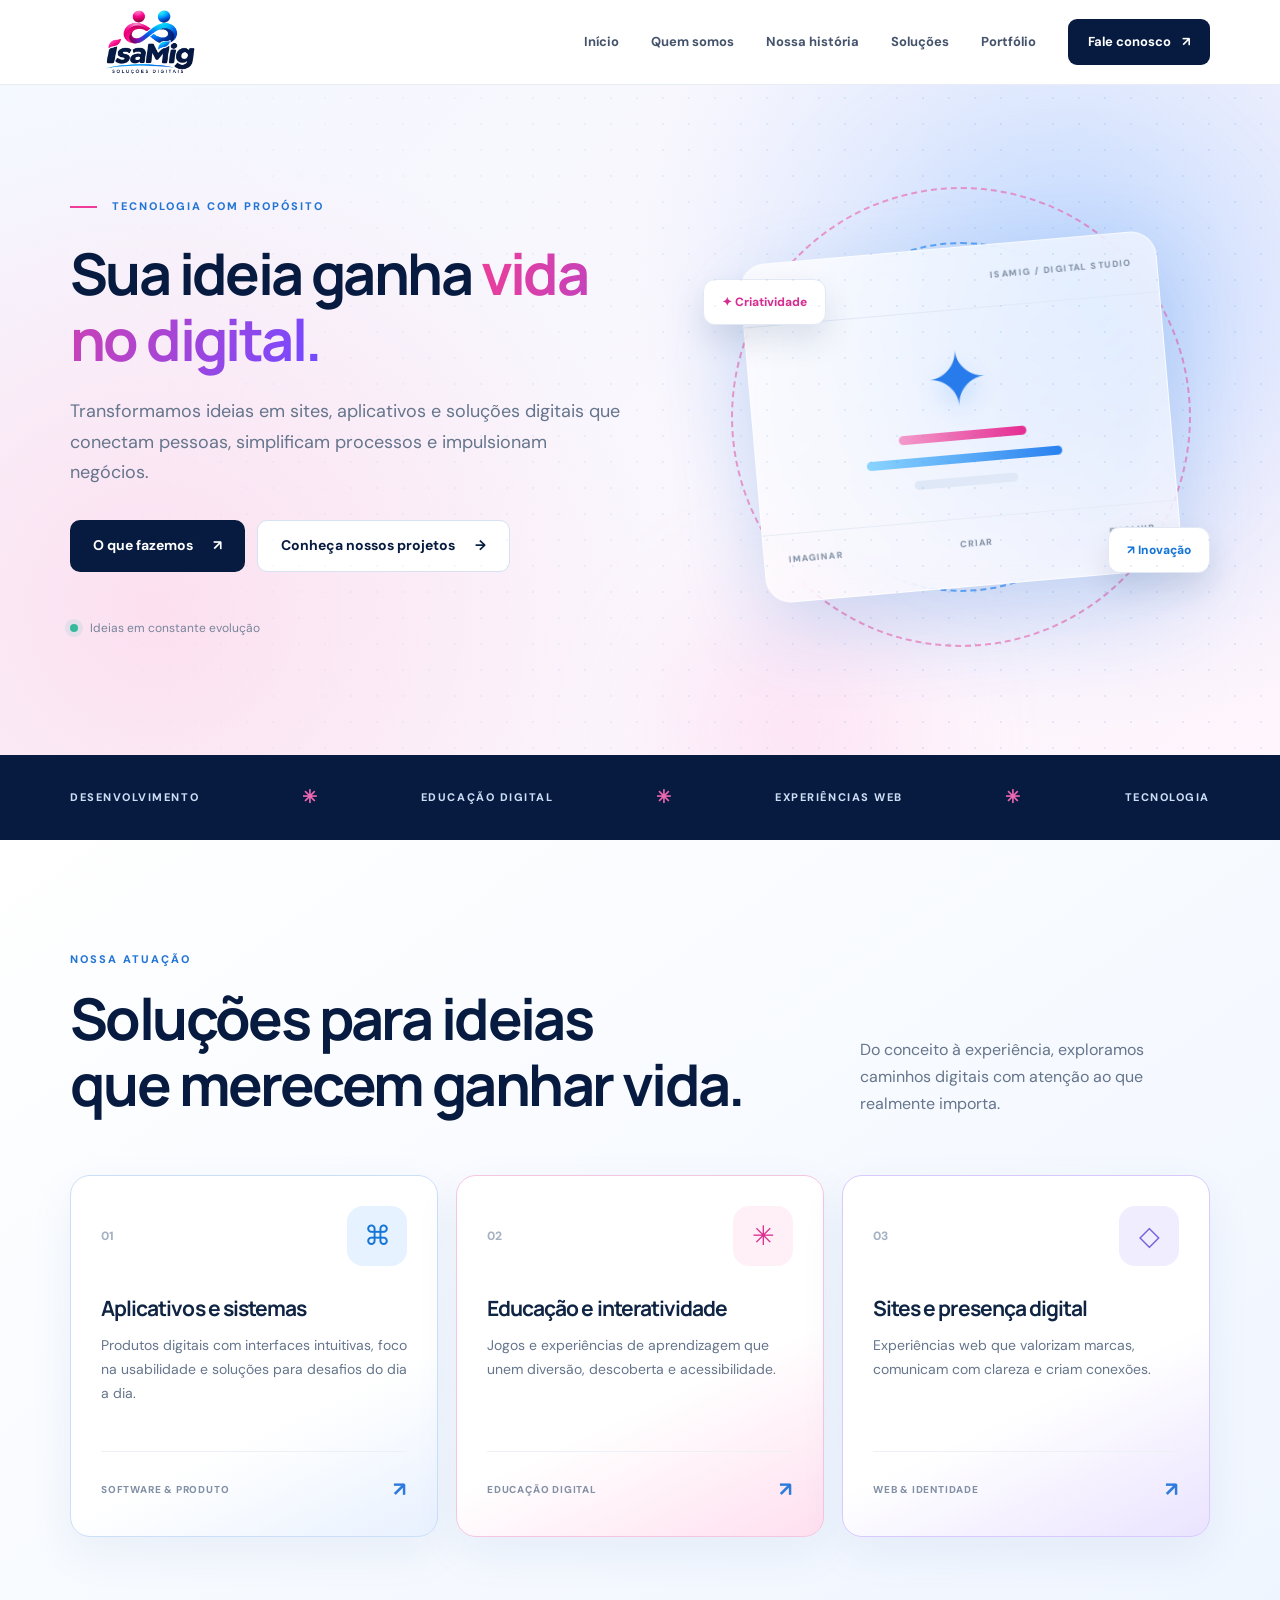
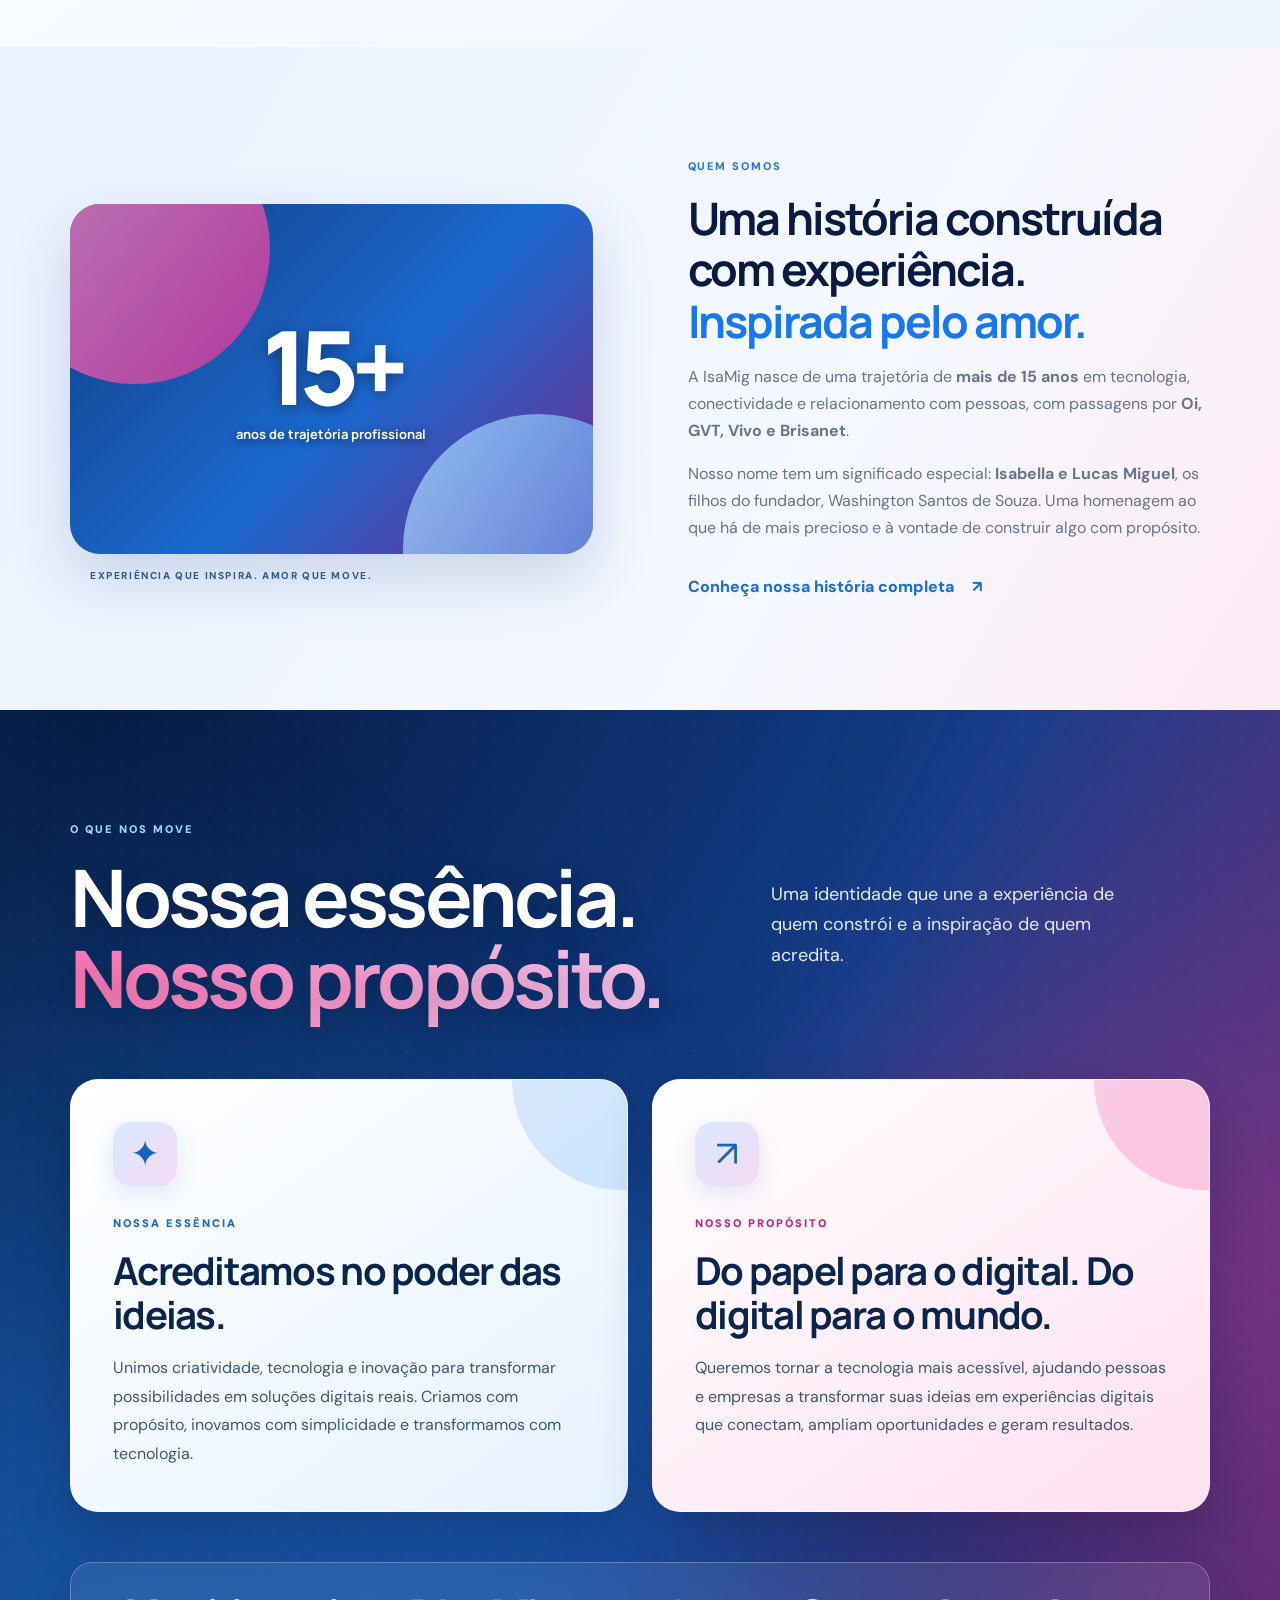
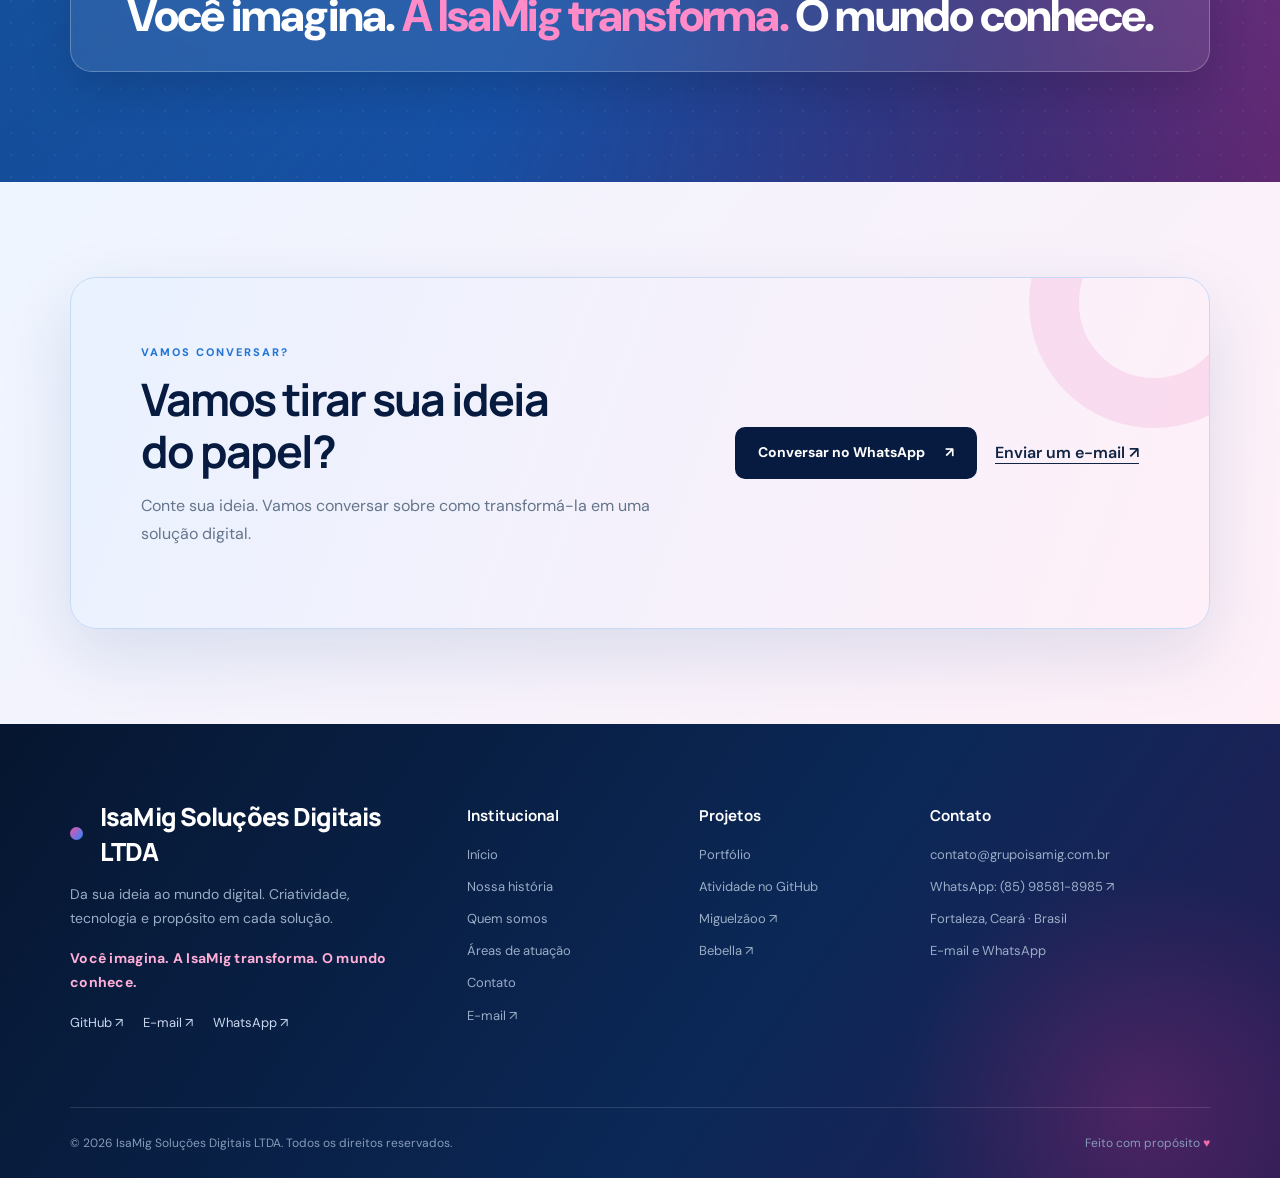
==== commit 9a3ebc4c: "Add files via upload" ====
--- a/index.html
+++ b/index.html
@@ -1,2 +1,2 @@
 <!DOCTYPE html>
-<html lang="pt-BR"><head><meta charset="utf-8"/><meta content="width=device-width,initial-scale=1" name="viewport"/><meta content="#071c43" name="theme-color"/><meta content="IsaMig Soluções Digitais — aplicativos, sistemas, educação e presença digital." name="description"/><title>Início | IsaMig Soluções Digitais</title><link href="assets/favicon-32.png" rel="icon" type="image/png"/><link href="assets/favicon-180.png" rel="apple-touch-icon"/><link href="assets/style.css" rel="stylesheet"/></head><body><header class="header"><div class="wrap header-inner"><a aria-label="IsaMig — Início" class="brand" href="/"><img alt="IsaMig Soluções Digitais" src="assets/isamig-logo.png"/></a><button aria-expanded="false" aria-label="Abrir menu" class="mobile-menu">☰</button><nav aria-label="Menu principal" class="nav"><a href="/">Início</a><a href="/#sobre">Quem somos</a><a href="/historia/">Nossa história</a><a href="/#solucoes">Soluções</a><a href="/portfolio/">Portfólio</a><a href="https://exp.mail.mailbux.com/" target="_blank" rel="noopener noreferrer" aria-label="Acessar e-mail corporativo" style="display:inline-flex;align-items:center;gap:7px;white-space:nowrap"><svg width="16" height="16" viewBox="0 0 24 24" fill="none" stroke="currentColor" stroke-width="1.8" stroke-linecap="round" stroke-linejoin="round" aria-hidden="true"><rect x="2" y="4" width="20" height="16" rx="2"/><path d="m3 6 9 7 9-7"/></svg>E-mail corporativo</a><a class="nav-cta" href="/#contato">Fale conosco <span>↗</span></a></nav></div></header><main><section class="hero"><div class="hero-glow glow-one"></div><div class="hero-glow glow-two"></div><div class="wrap hero-grid"><div class="hero-copy reveal"><div class="eyebrow"><span class="eyebrow-line"></span> TECNOLOGIA COM PROPÓSITO</div><h1>Sua ideia ganha <em>vida no digital.</em></h1><p>Transformamos ideias em sites, aplicativos e soluções digitais que conectam pessoas, simplificam processos e impulsionam negócios.</p><div class="actions"><a class="btn primary" href="#solucoes">O que fazemos <span>↗</span></a><a class="btn ghost" href="/portfolio/">Conheça nossos projetos <span>→</span></a></div><div class="hero-foot"><span class="pulse"></span> Ideias em constante evolução</div></div><div aria-hidden="true" class="hero-art reveal"><div class="orbit orbit-one"></div><div class="orbit orbit-two"></div><div class="glass-panel"><div class="panel-top"><span class="panel-dots"><i></i><i></i><i></i></span><span>ISAMIG / DIGITAL STUDIO</span></div><div class="art-center"><span class="art-symbol">✦</span><span class="art-line pink"></span><span class="art-line blue"></span><span class="art-line short"></span></div><div class="panel-bottom"><span>IMAGINAR</span><span>CRIAR</span><span>EVOLUIR</span></div></div><div class="floating-tag tag-a">✦ Criatividade</div><div class="floating-tag tag-b">↗ Inovação</div></div></div></section><section aria-label="Nossas especialidades" class="ribbon"><div class="wrap ribbon-inner"><span>DESENVOLVIMENTO</span><b>✳</b><span>EDUCAÇÃO DIGITAL</span><b>✳</b><span>EXPERIÊNCIAS WEB</span><b>✳</b><span>TECNOLOGIA</span></div></section><section class="section solutions" id="solucoes"><div class="wrap"><div class="section-head reveal"><div><div class="eyebrow">NOSSA ATUAÇÃO</div><h2>Soluções para ideias<br/>que merecem ganhar vida.</h2></div><p>Do conceito à experiência, exploramos caminhos digitais com atenção ao que realmente importa.</p></div><div class="service-grid"><article class="service reveal"><div class="service-top"><span class="service-num">01</span><span class="service-icon icon-blue">⌘</span></div><h3>Aplicativos e sistemas</h3><p>Produtos digitais com interfaces intuitivas, foco na usabilidade e soluções para desafios do dia a dia.</p><span class="service-bottom">SOFTWARE &amp; PRODUTO <span>↗</span></span></article><article class="service reveal"><div class="service-top"><span class="service-num">02</span><span class="service-icon icon-pink">✳</span></div><h3>Educação e interatividade</h3><p>Jogos e experiências de aprendizagem que unem diversão, descoberta e acessibilidade.</p><span class="service-bottom">EDUCAÇÃO DIGITAL <span>↗</span></span></article><article class="service reveal"><div class="service-top"><span class="service-num">03</span><span class="service-icon icon-purple">◇</span></div><h3>Sites e presença digital</h3><p>Experiências web que valorizam marcas, comunicam com clareza e criam conexões.</p><span class="service-bottom">WEB &amp; IDENTIDADE <span>↗</span></span></article></div></div></section><section class="section about" id="sobre"><div class="wrap about-grid"><div class="about-visual reveal"><div class="about-graphic"><div class="about-circle circle-pink"></div><div class="about-circle circle-blue"></div><div class="about-center"><span class="history-number" data-count="15">15+</span><small>anos de trajetória profissional</small></div></div><span class="about-caption">EXPERIÊNCIA QUE INSPIRA. AMOR QUE MOVE.</span></div><div class="about-copy reveal"><div class="eyebrow">QUEM SOMOS</div><h2>Uma história construída com experiência.<br/><em>Inspirada pelo amor.</em></h2><p>A IsaMig nasce de uma trajetória de <strong>mais de 15 anos</strong> em tecnologia, conectividade e relacionamento com pessoas, com passagens por <strong>Oi, GVT, Vivo e Brisanet</strong>.</p><p>Nosso nome tem um significado especial: <strong>Isabella e Lucas Miguel</strong>, os filhos do fundador, Washington Santos de Souza. Uma homenagem ao que há de mais precioso e à vontade de construir algo com propósito.</p><a class="text-link" href="/historia/">Conheça nossa história completa <span>↗</span></a></div></div></section><section class="section manifesto" id="essencia"><div class="wrap"><div class="section-head reveal"><div><div class="eyebrow">O QUE NOS MOVE</div><h2>Nossa essência.<br/><em>Nosso propósito.</em></h2></div><p>Uma identidade que une a experiência de quem constrói e a inspiração de quem acredita.</p></div><div class="values-grid"><article class="value-card reveal"><div class="value-icon">✦</div><div class="eyebrow">NOSSA ESSÊNCIA</div><h3>Acreditamos no poder das ideias.</h3><p>Unimos criatividade, tecnologia e inovação para transformar possibilidades em soluções digitais reais. Criamos com propósito, inovamos com simplicidade e transformamos com tecnologia.</p></article><article class="value-card reveal"><div class="value-icon">↗</div><div class="eyebrow">NOSSO PROPÓSITO</div><h3>Do papel para o digital. Do digital para o mundo.</h3><p>Queremos tornar a tecnologia mais acessível, ajudando pessoas e empresas a transformar suas ideias em experiências digitais que conectam, ampliam oportunidades e geram resultados.</p></article></div><div class="brand-statement reveal">Você imagina. <span>A IsaMig transforma.</span> O mundo conhece.</div></div></section><section class="section contact-section" id="contato"><div class="wrap"><div class="contact-box reveal"><div><div class="eyebrow">VAMOS CONVERSAR?</div><h2>Vamos tirar sua ideia<br/>do papel?</h2><p>Conte sua ideia. Vamos conversar sobre como transformá-la em uma solução digital.</p></div><div class="contact-actions"><a class="btn contact-btn" href="https://wa.me/5585985818985?text=Ol%C3%A1%21%20Quero%20conversar%20sobre%20uma%20solu%C3%A7%C3%A3o%20digital." rel="noopener noreferrer" target="_blank">Conversar no WhatsApp <span>↗</span></a><a class="contact-mail" href="mailto:contato@grupoisamig.com.br?subject=Contato%20pelo%20site%20IsaMig">Enviar um e-mail ↗</a></div><div class="contact-shape"></div></div></div></section></main><footer class="footer"><div class="wrap"><div class="footer-grid"><div class="footer-about"><div class="footer-name"><span class="brand-dot"></span> <span>IsaMig Soluções Digitais LTDA</span></div><p>Da sua ideia ao mundo digital. Criatividade, tecnologia e propósito em cada solução.</p><p class="footer-tagline">Você imagina. A IsaMig transforma. O mundo conhece.</p><div class="socials"><a href="https://github.com/washingtonOF" rel="noopener noreferrer" target="_blank">GitHub ↗</a><a href="mailto:contato@grupoisamig.com.br">E-mail ↗</a><a href="https://wa.me/5585985818985" rel="noopener noreferrer" target="_blank">WhatsApp ↗</a></div></div><div><h3>Institucional</h3><a href="/">Início</a><a href="/historia/">Nossa história</a><a href="/#sobre">Quem somos</a><a href="/#solucoes">Áreas de atuação</a><a href="/#contato">Contato</a></div><div><h3>Projetos</h3><a href="/portfolio/">Portfólio</a><a href="/portfolio/#github">Atividade no GitHub</a><a href="https://washingtonof.github.io/mundo-kids-miguelito/" rel="noopener noreferrer" target="_blank">Miguelzãoo ↗</a><a href="https://washingtonof.github.io/bebela-app/" rel="noopener noreferrer" target="_blank">Bebella ↗</a></div><div><h3>Contato</h3><a href="https://exp.mail.mailbux.com/" target="_blank" rel="noopener noreferrer">✉ Acessar e-mail corporativo ↗</a><a class="email" href="mailto:contato@grupoisamig.com.br">contato@grupoisamig.com.br</a><a href="https://wa.me/5585985818985" rel="noopener noreferrer" target="_blank">WhatsApp: (85) 98581-8985 ↗</a><span>Fortaleza, Ceará · Brasil</span><span>E-mail e WhatsApp</span></div></div><div class="footer-bottom"><span>© <span id="year"></span> IsaMig Soluções Digitais LTDA. Todos os direitos reservados.</span><span>Feito com propósito <span class="heart">♥</span></span></div></div></footer><script defer="" src="assets/site.js"></script></body></html>+<html lang="pt-BR"><head><meta charset="utf-8"/><meta content="width=device-width,initial-scale=1" name="viewport"/><meta content="#071c43" name="theme-color"/><meta content="IsaMig Soluções Digitais — aplicativos, sistemas, educação e presença digital." name="description"/><title>Início | IsaMig Soluções Digitais</title><link href="assets/favicon-32.png" rel="icon" type="image/png"/><link href="assets/favicon-180.png" rel="apple-touch-icon"/><link href="assets/style.css" rel="stylesheet"/></head><body><header class="header"><div class="wrap header-inner"><a aria-label="IsaMig — Início" class="brand" href="/"><img alt="IsaMig Soluções Digitais" src="assets/isamig-logo.png"/></a><button aria-expanded="false" aria-label="Abrir menu" class="mobile-menu">☰</button><nav aria-label="Menu principal" class="nav"><a href="/">Início</a><a href="/#sobre">Quem somos</a><a href="/historia/">Nossa história</a><a href="/#solucoes">Soluções</a><a href="/portfolio/">Portfólio</a><a class="nav-cta" href="/#contato">Fale conosco <span>↗</span></a></nav></div></header><main><section class="hero"><div class="hero-glow glow-one"></div><div class="hero-glow glow-two"></div><div class="wrap hero-grid"><div class="hero-copy reveal"><div class="eyebrow"><span class="eyebrow-line"></span> TECNOLOGIA COM PROPÓSITO</div><h1>Sua ideia ganha <em>vida no digital.</em></h1><p>Transformamos ideias em sites, aplicativos e soluções digitais que conectam pessoas, simplificam processos e impulsionam negócios.</p><div class="actions"><a class="btn primary" href="#solucoes">O que fazemos <span>↗</span></a><a class="btn ghost" href="/portfolio/">Conheça nossos projetos <span>→</span></a></div><div class="hero-foot"><span class="pulse"></span> Ideias em constante evolução</div></div><div aria-hidden="true" class="hero-art reveal"><div class="orbit orbit-one"></div><div class="orbit orbit-two"></div><div class="glass-panel"><div class="panel-top"><span class="panel-dots"><i></i><i></i><i></i></span><span>ISAMIG / DIGITAL STUDIO</span></div><div class="art-center"><span class="art-symbol">✦</span><span class="art-line pink"></span><span class="art-line blue"></span><span class="art-line short"></span></div><div class="panel-bottom"><span>IMAGINAR</span><span>CRIAR</span><span>EVOLUIR</span></div></div><div class="floating-tag tag-a">✦ Criatividade</div><div class="floating-tag tag-b">↗ Inovação</div></div></div></section><section aria-label="Nossas especialidades" class="ribbon"><div class="wrap ribbon-inner"><span>DESENVOLVIMENTO</span><b>✳</b><span>EDUCAÇÃO DIGITAL</span><b>✳</b><span>EXPERIÊNCIAS WEB</span><b>✳</b><span>TECNOLOGIA</span></div></section><section class="section solutions" id="solucoes"><div class="wrap"><div class="section-head reveal"><div><div class="eyebrow">NOSSA ATUAÇÃO</div><h2>Soluções para ideias<br/>que merecem ganhar vida.</h2></div><p>Do conceito à experiência, exploramos caminhos digitais com atenção ao que realmente importa.</p></div><div class="service-grid"><article class="service reveal"><div class="service-top"><span class="service-num">01</span><span class="service-icon icon-blue">⌘</span></div><h3>Aplicativos e sistemas</h3><p>Produtos digitais com interfaces intuitivas, foco na usabilidade e soluções para desafios do dia a dia.</p><span class="service-bottom">SOFTWARE &amp; PRODUTO <span>↗</span></span></article><article class="service reveal"><div class="service-top"><span class="service-num">02</span><span class="service-icon icon-pink">✳</span></div><h3>Educação e interatividade</h3><p>Jogos e experiências de aprendizagem que unem diversão, descoberta e acessibilidade.</p><span class="service-bottom">EDUCAÇÃO DIGITAL <span>↗</span></span></article><article class="service reveal"><div class="service-top"><span class="service-num">03</span><span class="service-icon icon-purple">◇</span></div><h3>Sites e presença digital</h3><p>Experiências web que valorizam marcas, comunicam com clareza e criam conexões.</p><span class="service-bottom">WEB &amp; IDENTIDADE <span>↗</span></span></article></div></div></section><section class="section about" id="sobre"><div class="wrap about-grid"><div class="about-visual reveal"><div class="about-graphic"><div class="about-circle circle-pink"></div><div class="about-circle circle-blue"></div><div class="about-center"><span class="history-number" data-count="15">15+</span><small>anos de trajetória profissional</small></div></div><span class="about-caption">EXPERIÊNCIA QUE INSPIRA. AMOR QUE MOVE.</span></div><div class="about-copy reveal"><div class="eyebrow">QUEM SOMOS</div><h2>Uma história construída com experiência.<br/><em>Inspirada pelo amor.</em></h2><p>A IsaMig nasce de uma trajetória de <strong>mais de 15 anos</strong> em tecnologia, conectividade e relacionamento com pessoas, com passagens por <strong>Oi, GVT, Vivo e Brisanet</strong>.</p><p>Nosso nome tem um significado especial: <strong>Isabella e Lucas Miguel</strong>, os filhos do fundador, Washington Santos de Souza. Uma homenagem ao que há de mais precioso e à vontade de construir algo com propósito.</p><a class="text-link" href="/historia/">Conheça nossa história completa <span>↗</span></a></div></div></section><section class="section manifesto" id="essencia"><div class="wrap"><div class="section-head reveal"><div><div class="eyebrow">O QUE NOS MOVE</div><h2>Nossa essência.<br/><em>Nosso propósito.</em></h2></div><p>Uma identidade que une a experiência de quem constrói e a inspiração de quem acredita.</p></div><div class="values-grid"><article class="value-card reveal"><div class="value-icon">✦</div><div class="eyebrow">NOSSA ESSÊNCIA</div><h3>Acreditamos no poder das ideias.</h3><p>Unimos criatividade, tecnologia e inovação para transformar possibilidades em soluções digitais reais. Criamos com propósito, inovamos com simplicidade e transformamos com tecnologia.</p></article><article class="value-card reveal"><div class="value-icon">↗</div><div class="eyebrow">NOSSO PROPÓSITO</div><h3>Do papel para o digital. Do digital para o mundo.</h3><p>Queremos tornar a tecnologia mais acessível, ajudando pessoas e empresas a transformar suas ideias em experiências digitais que conectam, ampliam oportunidades e geram resultados.</p></article></div><div class="brand-statement reveal">Você imagina. <span>A IsaMig transforma.</span> O mundo conhece.</div></div></section><section class="section contact-section" id="contato"><div class="wrap"><div class="contact-box reveal"><div><div class="eyebrow">VAMOS CONVERSAR?</div><h2>Vamos tirar sua ideia<br/>do papel?</h2><p>Conte sua ideia. Vamos conversar sobre como transformá-la em uma solução digital.</p></div><div class="contact-actions"><a class="btn contact-btn" href="https://wa.me/5585985818985?text=Ol%C3%A1%21%20Quero%20conversar%20sobre%20uma%20solu%C3%A7%C3%A3o%20digital." rel="noopener noreferrer" target="_blank">Conversar no WhatsApp <span>↗</span></a><a class="contact-mail" href="mailto:contato@grupoisamig.com.br?subject=Contato%20pelo%20site%20IsaMig">Enviar um e-mail ↗</a></div><div class="contact-shape"></div></div></div></section></main><footer class="footer"><div class="wrap"><div class="footer-grid"><div class="footer-about"><div class="footer-name"><span class="brand-dot"></span> <span>IsaMig Soluções Digitais LTDA</span></div><p>Da sua ideia ao mundo digital. Criatividade, tecnologia e propósito em cada solução.</p><p class="footer-tagline">Você imagina. A IsaMig transforma. O mundo conhece.</p><div class="socials"><a href="https://github.com/washingtonOF" rel="noopener noreferrer" target="_blank">GitHub ↗</a><a href="mailto:contato@grupoisamig.com.br">E-mail ↗</a><a href="https://wa.me/5585985818985" rel="noopener noreferrer" target="_blank">WhatsApp ↗</a></div></div><div><h3>Institucional</h3><a href="/">Início</a><a href="/historia/">Nossa história</a><a href="/#sobre">Quem somos</a><a href="/#solucoes">Áreas de atuação</a><a href="/#contato">Contato</a><a href="https://exp.mail.mailbux.com/" target="_blank" rel="noopener noreferrer">E-mail ↗</a></div><div><h3>Projetos</h3><a href="/portfolio/">Portfólio</a><a href="/portfolio/#github">Atividade no GitHub</a><a href="https://washingtonof.github.io/mundo-kids-miguelito/" rel="noopener noreferrer" target="_blank">Miguelzãoo ↗</a><a href="https://washingtonof.github.io/bebela-app/" rel="noopener noreferrer" target="_blank">Bebella ↗</a></div><div><h3>Contato</h3><a class="email" href="mailto:contato@grupoisamig.com.br">contato@grupoisamig.com.br</a><a href="https://wa.me/5585985818985" rel="noopener noreferrer" target="_blank">WhatsApp: (85) 98581-8985 ↗</a><span>Fortaleza, Ceará · Brasil</span><span>E-mail e WhatsApp</span></div></div><div class="footer-bottom"><span>© <span id="year"></span> IsaMig Soluções Digitais LTDA. Todos os direitos reservados.</span><span>Feito com propósito <span class="heart">♥</span></span></div></div></footer><script defer="" src="assets/site.js"></script></body></html>
